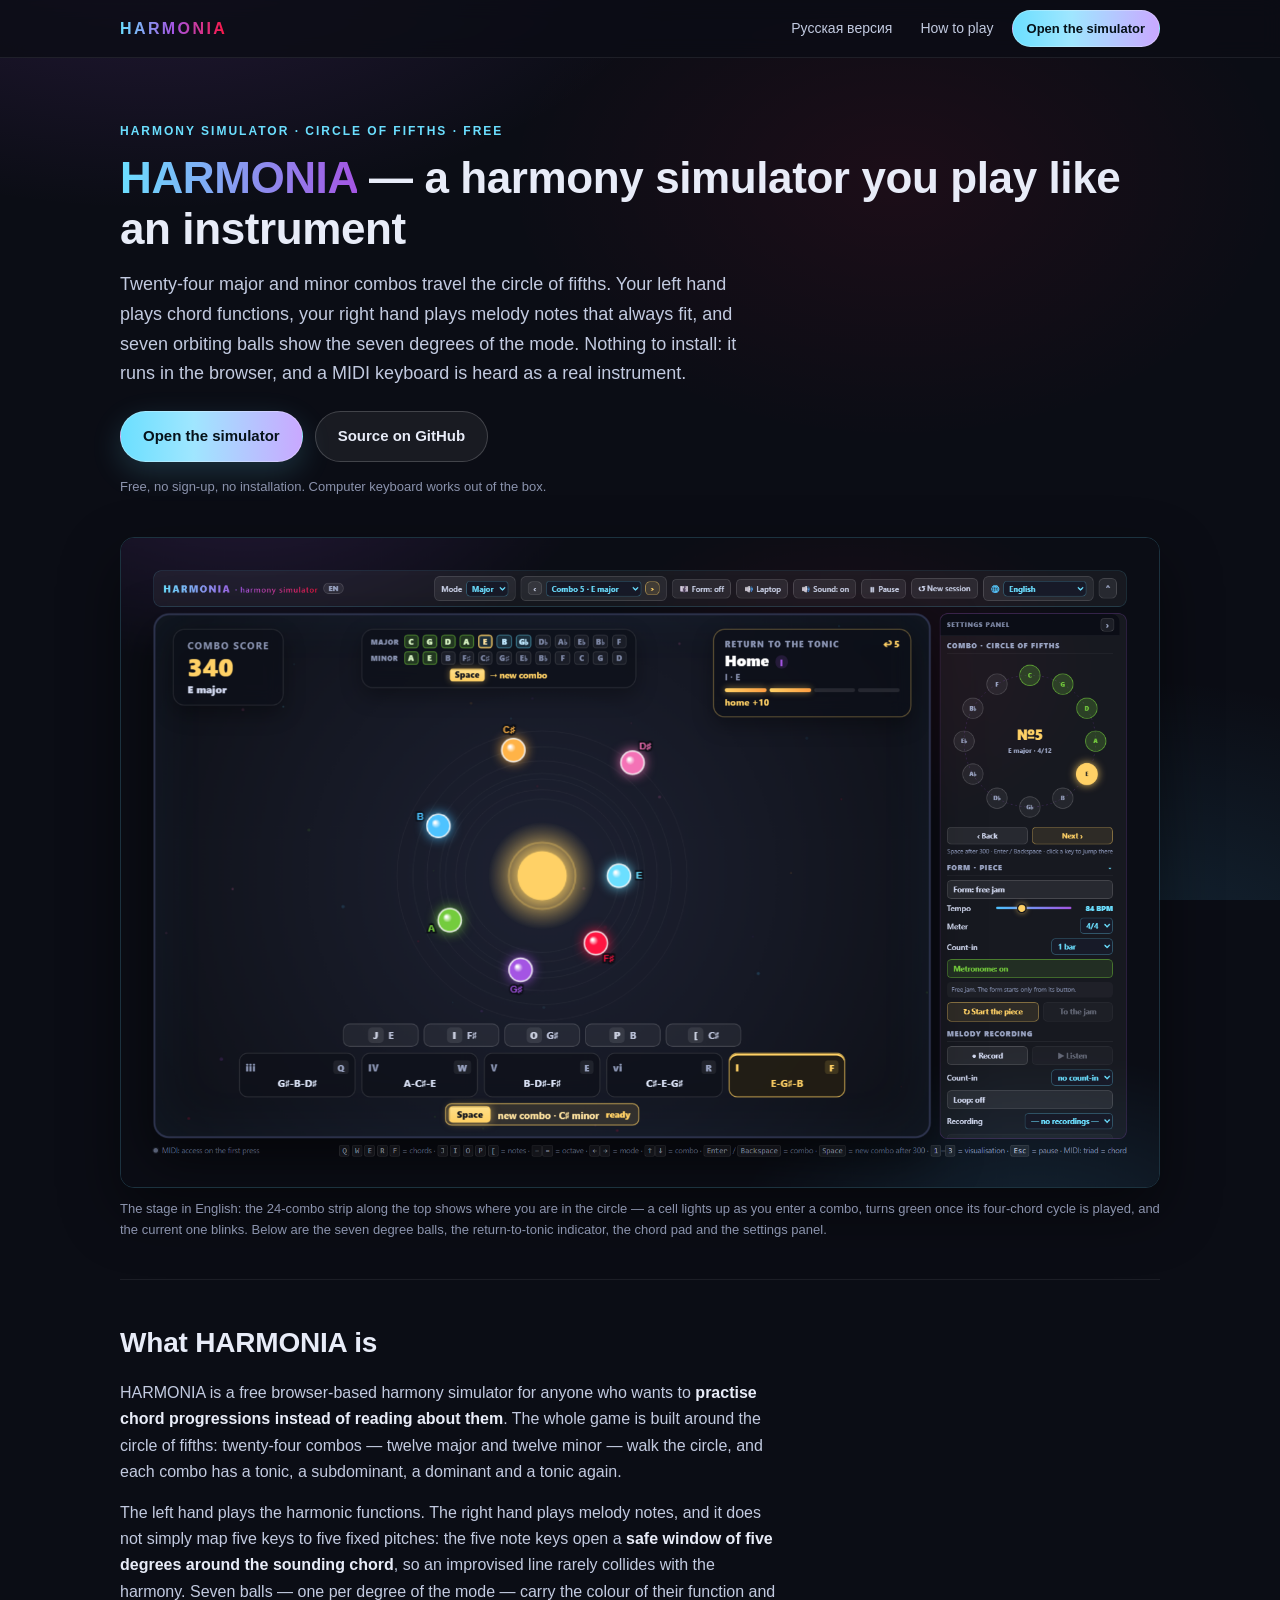
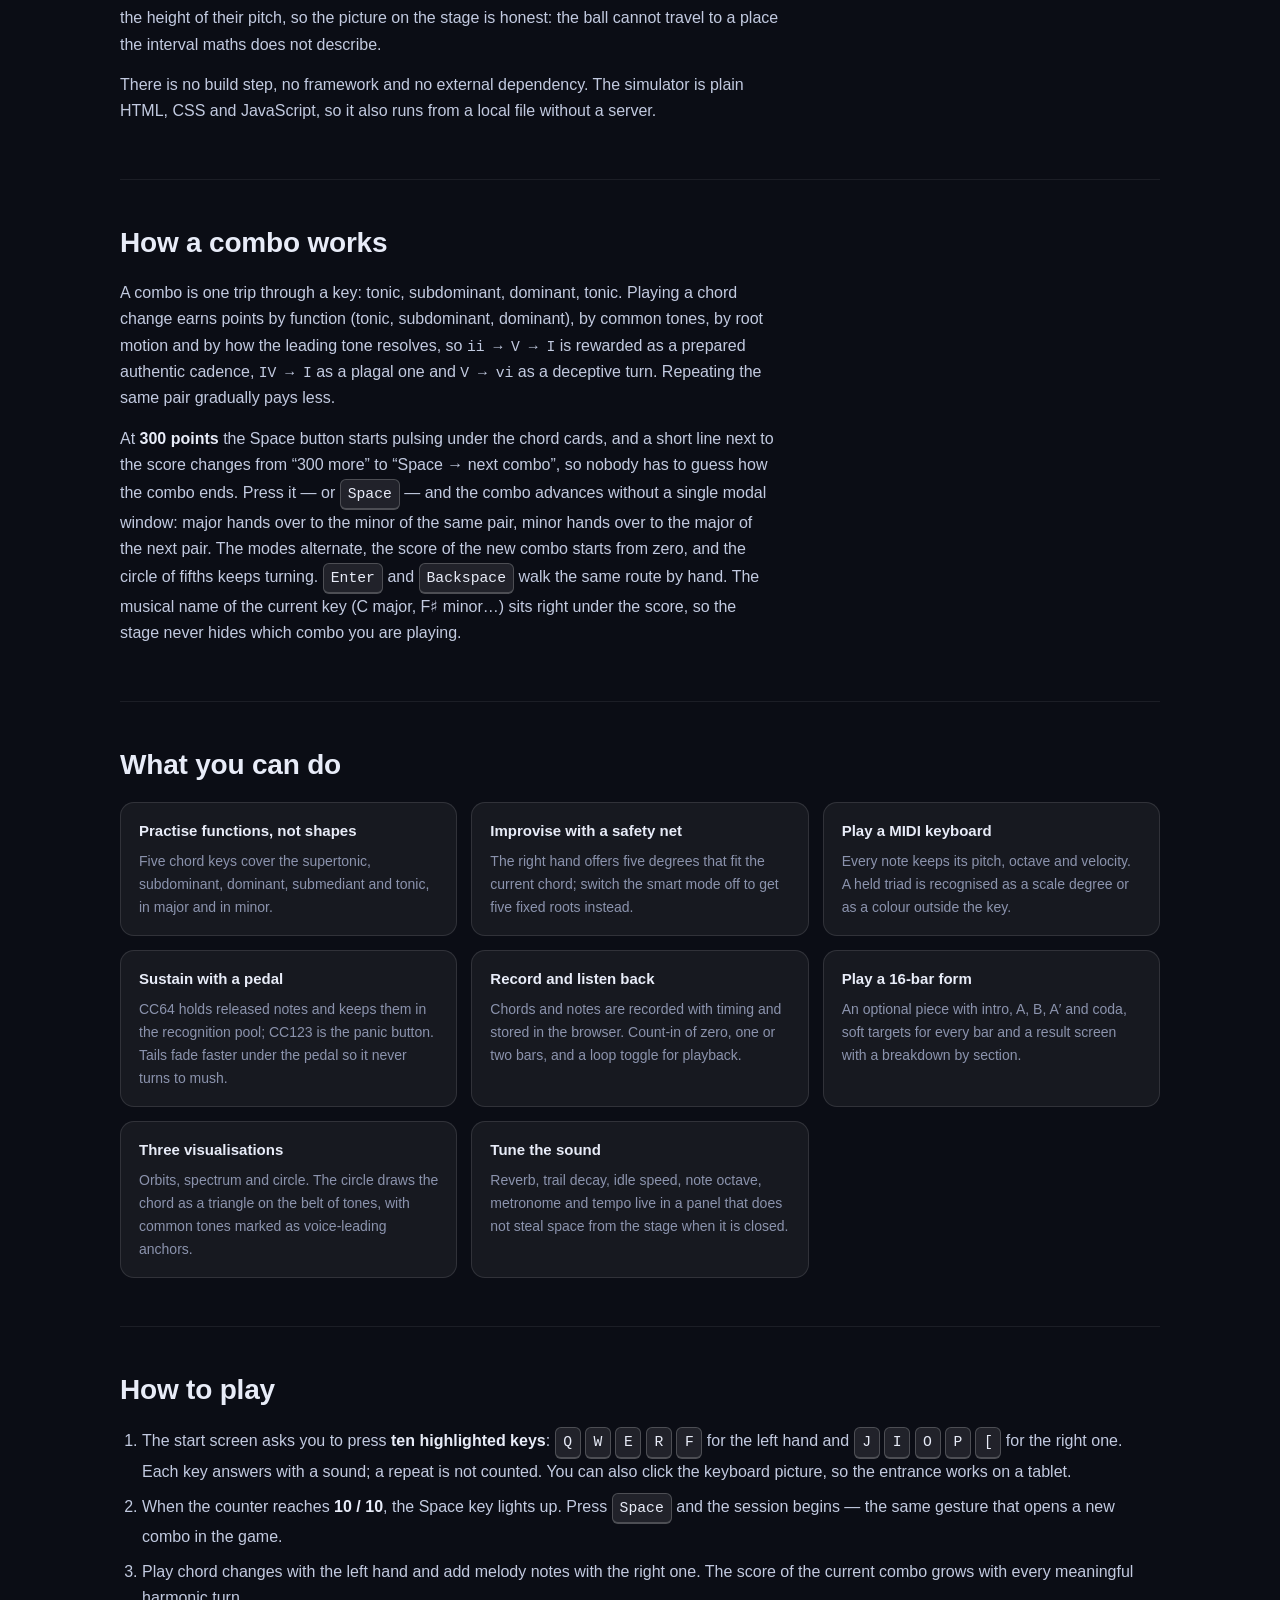
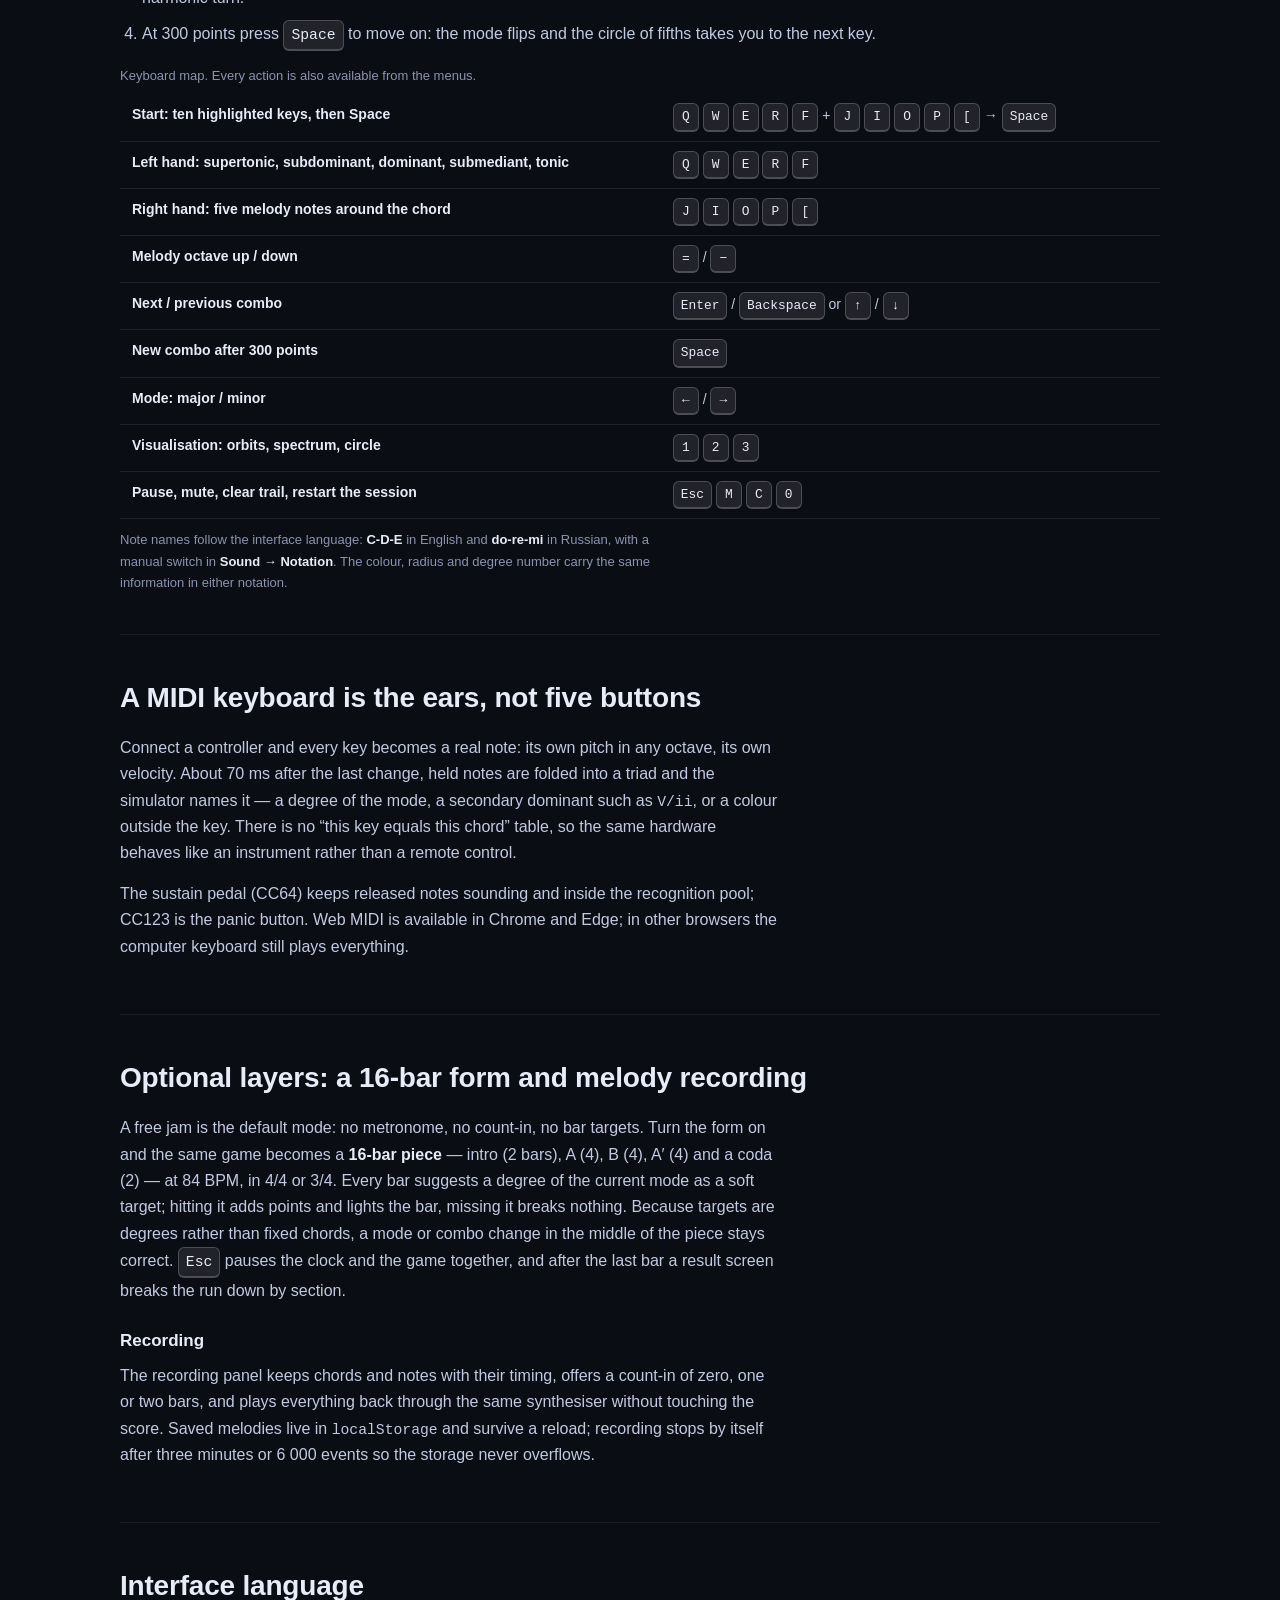
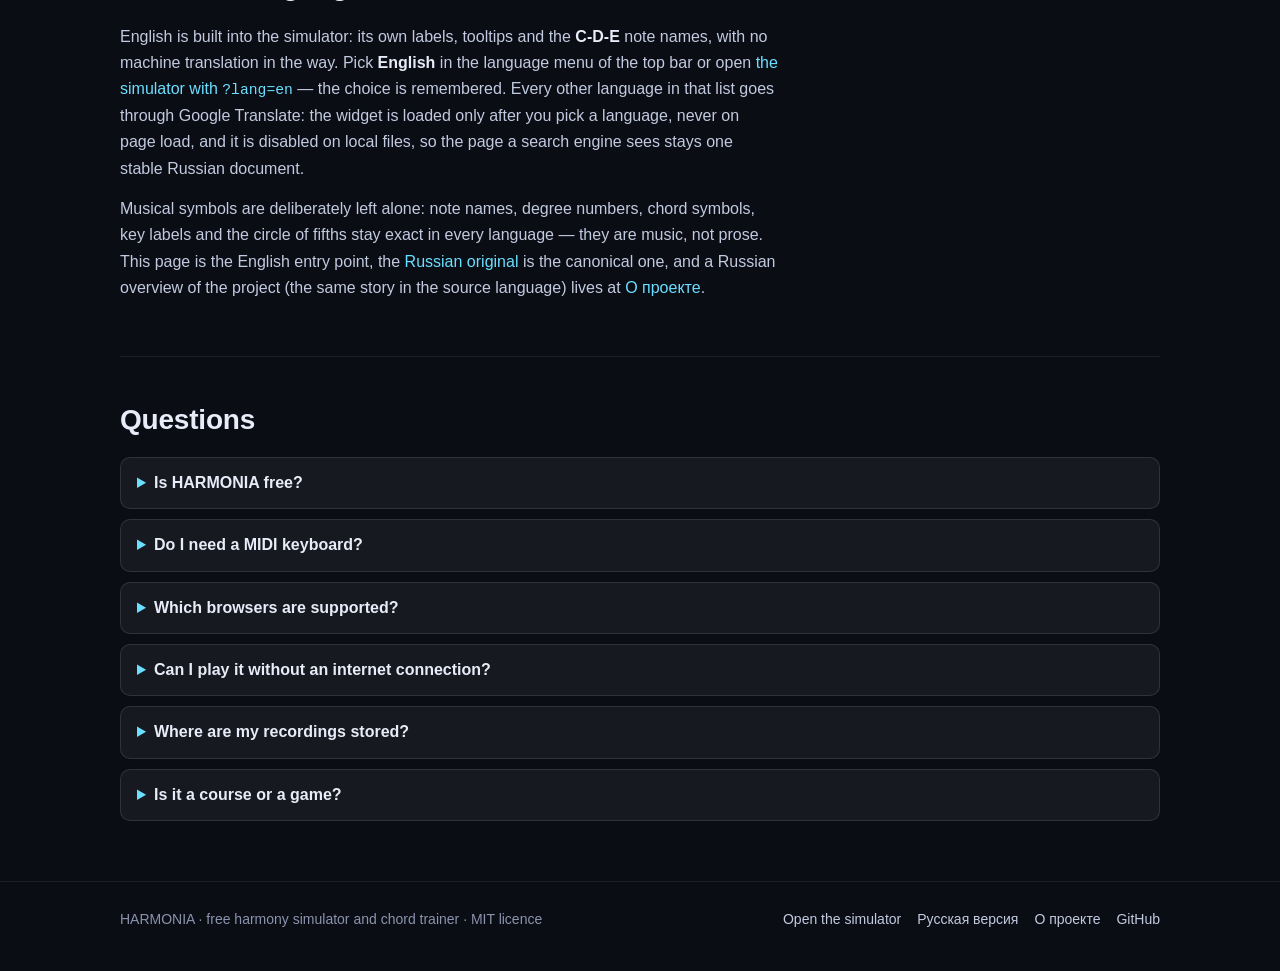
==== en/index.html @ 55a9adb0 "feat(ui): 24-combo progress strip in the HUD, Space hint moved into it The strip sits between the sc" ====
<!DOCTYPE html>
<html lang="en">
<head>
  <meta charset="UTF-8">
  <meta name="viewport" content="width=device-width, initial-scale=1.0">
  <title>HARMONIA — free online harmony simulator and chord trainer</title>
  <meta name="description" content="Practise harmony in the browser: 24 major and minor combos on the circle of fifths, chord functions, smart melody notes, MIDI keyboard support and melody recording. Free, no sign-up.">
  <meta name="keywords" content="harmony simulator, chord trainer, circle of fifths trainer, music theory practice, chord progression game, improvisation practice, MIDI chord trainer, online music trainer">
  <meta name="author" content="godspace">
  <meta name="robots" content="index, follow, max-image-preview:large, max-snippet:-1">
  <meta name="theme-color" content="#0b0d15">
  <meta name="color-scheme" content="dark">

  <link rel="canonical" href="https://godspace.github.io/HARMONIA/en/">
  <link rel="alternate" hreflang="en" href="https://godspace.github.io/HARMONIA/en/">
  <link rel="alternate" hreflang="ru" href="https://godspace.github.io/HARMONIA/">
  <link rel="alternate" hreflang="x-default" href="https://godspace.github.io/HARMONIA/">
  <link rel="icon" type="image/svg+xml" href="../favicon.svg">
  <link rel="sitemap" type="application/xml" title="Sitemap" href="../sitemap.xml">

  <meta property="og:type" content="website">
  <meta property="og:site_name" content="HARMONIA">
  <meta property="og:locale" content="en_US">
  <meta property="og:locale:alternate" content="ru_RU">
  <meta property="og:title" content="HARMONIA — free online harmony simulator and chord trainer">
  <meta property="og:description" content="24 major and minor combos on the circle of fifths, chord functions under the left hand, smart melody notes under the right one, MIDI and melody recording — right in the browser.">
  <meta property="og:url" content="https://godspace.github.io/HARMONIA/en/">
  <meta property="og:image" content="https://godspace.github.io/HARMONIA/docs/screenshot.png">
  <meta property="og:image:type" content="image/png">
  <meta property="og:image:width" content="1600">
  <meta property="og:image:height" content="1000">
  <meta property="og:image:alt" content="HARMONIA — the simulator stage with seven degree balls, chord pad and settings panel">
  <meta name="twitter:card" content="summary_large_image">
  <meta name="twitter:title" content="HARMONIA — free online harmony simulator and chord trainer">
  <meta name="twitter:description" content="24 major and minor combos on the circle of fifths, chord functions, smart melody notes, MIDI and melody recording — free, no sign-up.">
  <meta name="twitter:image" content="https://godspace.github.io/HARMONIA/docs/screenshot.png">
  <meta name="twitter:image:alt" content="HARMONIA — the simulator stage with seven degree balls, chord pad and settings panel">

  <link rel="stylesheet" href="../css/landing.css">
</head>
<body>

  <header class="site-head">
    <div class="wrap">
      <a class="brand" href="./">HARMONIA</a>
      <nav class="head-nav" aria-label="Site">
        <a class="plain" href="../" hreflang="ru" lang="ru">Русская версия</a>
        <a class="plain" href="#how-to-play">How to play</a>
        <a class="cta small" href="../index.html?lang=en">Open the simulator</a>
      </nav>
    </div>
  </header>

  <main class="wrap">

    <section class="hero" style="border-top: 0;">
      <p class="kicker">Harmony simulator · circle of fifths · free</p>
      <h1><span class="accent">HARMONIA</span> — a harmony simulator you play like an instrument</h1>
      <p class="lead">
        Twenty-four major and minor combos travel the circle of fifths. Your left hand plays
        chord functions, your right hand plays melody notes that always fit, and seven orbiting
        balls show the seven degrees of the mode. Nothing to install: it runs in the browser,
        and a MIDI keyboard is heard as a real instrument.
      </p>
      <p class="cta-row">
        <a class="cta" href="../index.html?lang=en">Open the simulator</a>
        <a class="cta ghost" href="https://github.com/godspace/HARMONIA">Source on GitHub</a>
      </p>
      <p class="note">Free, no sign-up, no installation. Computer keyboard works out of the box.</p>

      <figure class="shot">
        <img src="../docs/screenshot-en.png" width="1600" height="1000"
             alt="HARMONIA simulator stage in English: the 24-combo strip with twelve major and twelve minor keys along the top, seven coloured degree balls around a tonic sun, score and return-to-tonic panels, chord pad and settings panel">
        <figcaption>The stage in English: the 24-combo strip along the top shows where you are in the
          circle — a cell lights up as you enter a combo, turns green once its four-chord cycle is
          played, and the current one blinks. Below are the seven degree balls, the
          return-to-tonic indicator, the chord pad and the settings panel.</figcaption>
      </figure>
    </section>

    <section id="what">
      <h2>What HARMONIA is</h2>
      <p>
        HARMONIA is a free browser-based harmony simulator for anyone who wants to <b>practise
        chord progressions instead of reading about them</b>. The whole game is built around the
        circle of fifths: twenty-four combos — twelve major and twelve minor — walk the circle,
        and each combo has a tonic, a subdominant, a dominant and a tonic again.
      </p>
      <p>
        The left hand plays the harmonic functions. The right hand plays melody notes, and it does
        not simply map five keys to five fixed pitches: the five note keys open a <b>safe window of
        five degrees around the sounding chord</b>, so an improvised line rarely collides with the
        harmony. Seven balls — one per degree of the mode — carry the colour of their function and
        the height of their pitch, so the picture on the stage is honest: the ball cannot travel to
        a place the interval maths does not describe.
      </p>
      <p>
        There is no build step, no framework and no external dependency. The simulator is plain
        HTML, CSS and JavaScript, so it also runs from a local file without a server.
      </p>
    </section>

    <section id="combo">
      <h2>How a combo works</h2>
      <p>
        A combo is one trip through a key: tonic, subdominant, dominant, tonic. Playing a chord
        change earns points by function (tonic, subdominant, dominant), by common tones, by root
        motion and by how the leading tone resolves, so <code>ii → V → I</code> is rewarded as a
        prepared authentic cadence, <code>IV → I</code> as a plagal one and <code>V → vi</code> as
        a deceptive turn. Repeating the same pair gradually pays less.
      </p>
      <p>
        At <b>300 points</b> the Space button starts pulsing under the chord cards, and a short line
        next to the score changes from “300 more” to “Space → next combo”, so nobody has to guess
        how the combo ends. Press it — or <kbd>Space</kbd> — and the combo advances without a single
        modal window: major hands over to the minor of the same pair, minor hands over to the major
        of the next pair. The modes alternate, the score of the new combo starts from zero, and the
        circle of fifths keeps turning. <kbd>Enter</kbd> and <kbd>Backspace</kbd> walk the same route
        by hand. The musical name of the current key (C major, F♯ minor…) sits right under the
        score, so the stage never hides which combo you are playing.
      </p>
    </section>

    <section id="features">
      <h2>What you can do</h2>
      <div class="cards">
        <div class="card">
          <h3>Practise functions, not shapes</h3>
          <p>Five chord keys cover the supertonic, subdominant, dominant, submediant and tonic,
            in major and in minor.</p>
        </div>
        <div class="card">
          <h3>Improvise with a safety net</h3>
          <p>The right hand offers five degrees that fit the current chord; switch the smart mode
            off to get five fixed roots instead.</p>
        </div>
        <div class="card">
          <h3>Play a MIDI keyboard</h3>
          <p>Every note keeps its pitch, octave and velocity. A held triad is recognised as a scale
            degree or as a colour outside the key.</p>
        </div>
        <div class="card">
          <h3>Sustain with a pedal</h3>
          <p>CC64 holds released notes and keeps them in the recognition pool; CC123 is the panic
            button. Tails fade faster under the pedal so it never turns to mush.</p>
        </div>
        <div class="card">
          <h3>Record and listen back</h3>
          <p>Chords and notes are recorded with timing and stored in the browser. Count-in of zero,
            one or two bars, and a loop toggle for playback.</p>
        </div>
        <div class="card">
          <h3>Play a 16-bar form</h3>
          <p>An optional piece with intro, A, B, A′ and coda, soft targets for every bar and a
            result screen with a breakdown by section.</p>
        </div>
        <div class="card">
          <h3>Three visualisations</h3>
          <p>Orbits, spectrum and circle. The circle draws the chord as a triangle on the belt of
            tones, with common tones marked as voice-leading anchors.</p>
        </div>
        <div class="card">
          <h3>Tune the sound</h3>
          <p>Reverb, trail decay, idle speed, note octave, metronome and tempo live in a panel that
            does not steal space from the stage when it is closed.</p>
        </div>
      </div>
    </section>

    <section id="how-to-play">
      <h2>How to play</h2>
      <ol>
        <li>The start screen asks you to press <b>ten highlighted keys</b>: <kbd>Q</kbd> <kbd>W</kbd>
          <kbd>E</kbd> <kbd>R</kbd> <kbd>F</kbd> for the left hand and <kbd>J</kbd> <kbd>I</kbd>
          <kbd>O</kbd> <kbd>P</kbd> <kbd>[</kbd> for the right one. Each key answers with a sound;
          a repeat is not counted. You can also click the keyboard picture, so the entrance works
          on a tablet.</li>
        <li>When the counter reaches <b>10 / 10</b>, the Space key lights up. Press <kbd>Space</kbd>
          and the session begins — the same gesture that opens a new combo in the game.</li>
        <li>Play chord changes with the left hand and add melody notes with the right one. The score
          of the current combo grows with every meaningful harmonic turn.</li>
        <li>At 300 points press <kbd>Space</kbd> to move on: the mode flips and the circle of fifths
          takes you to the next key.</li>
      </ol>

      <div class="table-scroll">
        <table class="keys">
          <caption>Keyboard map. Every action is also available from the menus.</caption>
          <tbody>
            <tr><th>Start: ten highlighted keys, then Space</th><td><kbd>Q</kbd> <kbd>W</kbd> <kbd>E</kbd> <kbd>R</kbd> <kbd>F</kbd> + <kbd>J</kbd> <kbd>I</kbd> <kbd>O</kbd> <kbd>P</kbd> <kbd>[</kbd> → <kbd>Space</kbd></td></tr>
            <tr><th>Left hand: supertonic, subdominant, dominant, submediant, tonic</th><td><kbd>Q</kbd> <kbd>W</kbd> <kbd>E</kbd> <kbd>R</kbd> <kbd>F</kbd></td></tr>
            <tr><th>Right hand: five melody notes around the chord</th><td><kbd>J</kbd> <kbd>I</kbd> <kbd>O</kbd> <kbd>P</kbd> <kbd>[</kbd></td></tr>
            <tr><th>Melody octave up / down</th><td><kbd>=</kbd> / <kbd>−</kbd></td></tr>
            <tr><th>Next / previous combo</th><td><kbd>Enter</kbd> / <kbd>Backspace</kbd> or <kbd>↑</kbd> / <kbd>↓</kbd></td></tr>
            <tr><th>New combo after 300 points</th><td><kbd>Space</kbd></td></tr>
            <tr><th>Mode: major / minor</th><td><kbd>←</kbd> / <kbd>→</kbd></td></tr>
            <tr><th>Visualisation: orbits, spectrum, circle</th><td><kbd>1</kbd> <kbd>2</kbd> <kbd>3</kbd></td></tr>
            <tr><th>Pause, mute, clear trail, restart the session</th><td><kbd>Esc</kbd> <kbd>M</kbd> <kbd>C</kbd> <kbd>0</kbd></td></tr>
          </tbody>
        </table>
      </div>
      <p class="note">Note names follow the interface language: <b>C-D-E</b> in English and
        <b>do-re-mi</b> in Russian, with a manual switch in <b>Sound → Notation</b>. The colour,
        radius and degree number carry the same information in either notation.</p>
    </section>

    <section id="midi">
      <h2>A MIDI keyboard is the ears, not five buttons</h2>
      <p>
        Connect a controller and every key becomes a real note: its own pitch in any octave, its own
        velocity. About 70 ms after the last change, held notes are folded into a triad and the
        simulator names it — a degree of the mode, a secondary dominant such as <code>V/ii</code>,
        or a colour outside the key. There is no “this key equals this chord” table, so the same
        hardware behaves like an instrument rather than a remote control.
      </p>
      <p>
        The sustain pedal (CC64) keeps released notes sounding and inside the recognition pool;
        CC123 is the panic button. Web MIDI is available in Chrome and Edge; in other browsers the
        computer keyboard still plays everything.
      </p>
    </section>

    <section id="form">
      <h2>Optional layers: a 16-bar form and melody recording</h2>
      <p>
        A free jam is the default mode: no metronome, no count-in, no bar targets. Turn the form on
        and the same game becomes a <b>16-bar piece</b> — intro (2 bars), A (4), B (4), A′ (4) and a
        coda (2) — at 84 BPM, in 4/4 or 3/4. Every bar suggests a degree of the current mode as a
        soft target; hitting it adds points and lights the bar, missing it breaks nothing. Because
        targets are degrees rather than fixed chords, a mode or combo change in the middle of the
        piece stays correct. <kbd>Esc</kbd> pauses the clock and the game together, and after the
        last bar a result screen breaks the run down by section.
      </p>
      <h3>Recording</h3>
      <p>
        The recording panel keeps chords and notes with their timing, offers a count-in of zero, one
        or two bars, and plays everything back through the same synthesiser without touching the
        score. Saved melodies live in <code>localStorage</code> and survive a reload; recording stops
        by itself after three minutes or 6 000 events so the storage never overflows.
      </p>
    </section>

    <section id="languages">
      <h2>Interface language</h2>
      <p>
        English is built into the simulator: its own labels, tooltips and the <b>C-D-E</b> note names,
        with no machine translation in the way. Pick <b>English</b> in the language menu of the top bar
        or open <a href="../index.html?lang=en">the simulator with <code>?lang=en</code></a> — the choice
        is remembered. Every other language in that list goes through Google Translate: the widget is
        loaded only after you pick a language, never on page load, and it is disabled on local files,
        so the page a search engine sees stays one stable Russian document.
      </p>
      <p>
        Musical symbols are deliberately left alone: note names, degree numbers, chord symbols, key
        labels and the circle of fifths stay exact in every language — they are music, not prose. This
        page is the English entry point, the <a href="../">Russian original</a> is the canonical one,
        and a Russian overview of the project (the same story in the source language) lives at
        <a href="../ru/" hreflang="ru" lang="ru">О проекте</a>.
      </p>
    </section>

    <section id="faq" class="faq">
      <h2>Questions</h2>
      <details>
        <summary>Is HARMONIA free?</summary>
        <p>Yes. It is a free browser game with no sign-up, no installation and no paywall. The source
          code is on GitHub under the MIT licence.</p>
      </details>
      <details>
        <summary>Do I need a MIDI keyboard?</summary>
        <p>No. The computer keyboard plays everything: Q W E R F for the left-hand chords and
          J I O P [ for the right-hand notes. A MIDI keyboard is optional, but it is heard as a real
          instrument — every note keeps its own pitch, velocity and octave.</p>
      </details>
      <details>
        <summary>Which browsers are supported?</summary>
        <p>Any modern browser with Canvas 2D and Web Audio: Chrome, Edge, Firefox or Safari. Web MIDI
          input works in Chrome and Edge; without MIDI the computer keyboard still plays the whole
          game.</p>
      </details>
      <details>
        <summary>Can I play it without an internet connection?</summary>
        <p>Yes. The simulator is plain HTML, CSS and JavaScript with no dependencies, so it works from
          a local file on your own computer. Only the optional interface translation needs a network
          connection.</p>
      </details>
      <details>
        <summary>Where are my recordings stored?</summary>
        <p>In your browser. Saved melodies live in localStorage and never leave your device. The only
          outside requests are the optional Google Translate widget and anonymous Yandex Metrika
          visit statistics.</p>
      </details>
      <details>
        <summary>Is it a course or a game?</summary>
        <p>Closer to a trainer you can play. There are no lessons to read: the point system rewards
          functional harmony, so the habits that produce cadences are the ones that produce points.</p>
      </details>
    </section>

  </main>

  <footer class="site-foot">
    <div class="wrap">
      <p style="margin: 0;">HARMONIA · free harmony simulator and chord trainer · MIT licence</p>
      <nav aria-label="Footer">
        <a href="../index.html?lang=en">Open the simulator</a>
        <a href="../" hreflang="ru" lang="ru">Русская версия</a>
        <a href="../ru/" hreflang="ru" lang="ru">О проекте</a>
        <a href="https://github.com/godspace/HARMONIA">GitHub</a>
      </nav>
    </div>
  </footer>

  <!-- Разметка для поиска: то же приложение, но англоязычный узел. FAQPage
       повторяет видимые вопросы дословно — иначе Google считает разметку
       несоответствующей странице. isBasedOn указывает на русский оригинал. -->
  <script type="application/ld+json">
  {
    "@context": "https://schema.org",
    "@graph": [
      {
        "@type": "WebApplication",
        "@id": "https://godspace.github.io/HARMONIA/en/#app",
        "name": "HARMONIA",
        "url": "https://godspace.github.io/HARMONIA/en/",
        "description": "Free browser harmony simulator: 24 major and minor combos on the circle of fifths, chord functions, smart melody notes, MIDI keyboard support and melody recording.",
        "applicationCategory": "MusicApplication",
        "operatingSystem": "Any",
        "browserRequirements": "Requires JavaScript and Web Audio; Web MIDI input needs Chrome or Edge",
        "inLanguage": "en",
        "isAccessibleForFree": true,
        "offers": { "@type": "Offer", "price": "0", "priceCurrency": "USD" },
        "license": "https://opensource.org/licenses/MIT",
        "screenshot": "https://godspace.github.io/HARMONIA/docs/screenshot.png",
        "isBasedOn": "https://godspace.github.io/HARMONIA/",
        "sameAs": "https://github.com/godspace/HARMONIA"
      },
      {
        "@type": "FAQPage",
        "@id": "https://godspace.github.io/HARMONIA/en/#faq",
        "inLanguage": "en",
        "mainEntity": [
          {
            "@type": "Question",
            "name": "Is HARMONIA free?",
            "acceptedAnswer": { "@type": "Answer", "text": "Yes. It is a free browser game with no sign-up, no installation and no paywall. The source code is on GitHub under the MIT licence." }
          },
          {
            "@type": "Question",
            "name": "Do I need a MIDI keyboard?",
            "acceptedAnswer": { "@type": "Answer", "text": "No. The computer keyboard plays everything: Q W E R F for the left-hand chords and J I O P [ for the right-hand notes. A MIDI keyboard is optional, but it is heard as a real instrument — every note keeps its own pitch, velocity and octave." }
          },
          {
            "@type": "Question",
            "name": "Which browsers are supported?",
            "acceptedAnswer": { "@type": "Answer", "text": "Any modern browser with Canvas 2D and Web Audio: Chrome, Edge, Firefox or Safari. Web MIDI input works in Chrome and Edge; without MIDI the computer keyboard still plays the whole game." }
          },
          {
            "@type": "Question",
            "name": "Can I play it without an internet connection?",
            "acceptedAnswer": { "@type": "Answer", "text": "Yes. The simulator is plain HTML, CSS and JavaScript with no dependencies, so it works from a local file on your own computer. Only the optional interface translation needs a network connection." }
          },
          {
            "@type": "Question",
            "name": "Where are my recordings stored?",
            "acceptedAnswer": { "@type": "Answer", "text": "In your browser. Saved melodies live in localStorage and never leave your device. The only outside requests are the optional Google Translate widget and anonymous Yandex Metrika visit statistics." }
          },
          {
            "@type": "Question",
            "name": "Is it a course or a game?",
            "acceptedAnswer": { "@type": "Answer", "text": "Closer to a trainer you can play. There are no lessons to read: the point system rewards functional harmony, so the habits that produce cadences are the ones that produce points." }
          }
        ]
      }
    ]
  }
  </script>
</body>
</html>
---- css/landing.css ----
/* HARMONIA · landing — статичная страница en/index.html.
   Отдельный файл, а не base.css: у игры body с overflow: hidden и flex-центровкой,
   а лендингу нужен обычный скролл и читаемый текстовый столбец. Палитра та же,
   чтобы переход «лендинг → симулятор» не выглядел как другой сайт. */

:root {
  --bg: #0b0d15;
  --ink: #e8ecf8;
  --ink-soft: #c2cae0;
  --ink-mute: #8b93ad;
  --cyan: #6bdfff;
  --violet: #a455e3;
  --red: #ff1541;
  --gold: #ffcf5c;
  --card: rgba(255, 255, 255, 0.05);
  --line: rgba(107, 223, 255, 0.18);
  --radius: 14px;
}

* { box-sizing: border-box; }

html { scroll-behavior: smooth; }

body {
  margin: 0;
  min-height: 100%;
  background-color: var(--bg);
  background-image:
    radial-gradient(900px 500px at 12% -10%, rgba(164, 85, 227, 0.18), transparent 60%),
    radial-gradient(800px 520px at 88% 110%, rgba(78, 195, 255, 0.14), transparent 60%),
    radial-gradient(600px 400px at 70% 20%, rgba(255, 21, 65, 0.07), transparent 65%);
  background-attachment: fixed;
  color: var(--ink);
  font-family: -apple-system, BlinkMacSystemFont, "Segoe UI", Roboto, sans-serif;
  font-size: 16px;
  line-height: 1.65;
  -webkit-font-smoothing: antialiased;
}

.wrap { width: min(1040px, calc(100% - 40px)); margin: 0 auto; }

a { color: var(--cyan); text-decoration: none; }
a:hover { text-decoration: underline; }
a:focus-visible, summary:focus-visible {
  outline: 2px solid var(--cyan);
  outline-offset: 3px;
  border-radius: 6px;
}

/* ===== шапка ===== */
.site-head {
  position: sticky; top: 0; z-index: 5;
  background: rgba(11, 13, 21, 0.82);
  border-bottom: 1px solid rgba(255, 255, 255, 0.08);
  backdrop-filter: blur(10px);
}
.site-head .wrap {
  display: flex; align-items: center; justify-content: space-between;
  gap: 14px; flex-wrap: wrap; padding: 10px 0;
}
.brand {
  font-size: 16px; font-weight: 800; letter-spacing: 2.4px;
  background: linear-gradient(90deg, var(--cyan), var(--violet), var(--red));
  -webkit-background-clip: text; background-clip: text; -webkit-text-fill-color: transparent;
}
.brand:hover { text-decoration: none; }
.head-nav { display: flex; align-items: center; gap: 8px; flex-wrap: wrap; font-size: 14px; }
.head-nav a.plain { color: var(--ink-soft); padding: 6px 10px; border-radius: 8px; }
.head-nav a.plain:hover { color: var(--ink); background: rgba(255, 255, 255, 0.07); text-decoration: none; }

/* ===== кнопки ===== */
.cta {
  display: inline-flex; align-items: center; gap: 8px;
  padding: 12px 22px; border-radius: 999px;
  font-size: 15px; font-weight: 700; color: #06121a;
  background: linear-gradient(90deg, var(--cyan), #9fe6ff 40%, #c9a8ff);
  border: 1px solid rgba(255, 255, 255, 0.28);
  box-shadow: 0 10px 30px rgba(107, 223, 255, 0.18);
  transition: transform 0.14s ease, box-shadow 0.14s ease, filter 0.14s ease;
}
.cta:hover { transform: translateY(-1px); filter: brightness(1.06); text-decoration: none; }
.cta:active { transform: translateY(0) scale(0.985); }
.cta.small { padding: 7px 14px; font-size: 13px; box-shadow: none; }
.cta.ghost {
  background: rgba(255, 255, 255, 0.06); color: var(--ink);
  border: 1px solid rgba(255, 255, 255, 0.18); box-shadow: none;
}

/* ===== герой ===== */
.hero { padding: clamp(28px, 6vw, 64px) 0 clamp(20px, 4vw, 38px); }
.hero .kicker {
  margin: 0 0 10px; font-size: 12px; letter-spacing: 2px; text-transform: uppercase;
  color: var(--cyan); font-weight: 700;
}
.hero h1 {
  margin: 0 0 16px; font-size: clamp(27px, 4.4vw, 44px); line-height: 1.16;
  letter-spacing: -0.4px;
}
.hero h1 .accent {
  background: linear-gradient(90deg, var(--cyan), var(--violet));
  -webkit-background-clip: text; background-clip: text; -webkit-text-fill-color: transparent;
}
.lead { margin: 0 0 22px; font-size: clamp(15px, 1.9vw, 18px); color: var(--ink-soft); max-width: 62ch; }
.cta-row { display: flex; align-items: center; gap: 12px; flex-wrap: wrap; margin: 0 0 14px; }
.note { margin: 0; font-size: 13px; color: var(--ink-mute); }

figure.shot { margin: clamp(22px, 4vw, 40px) 0 0; }
figure.shot img {
  display: block; width: 100%; height: auto;
  border-radius: var(--radius);
  border: 1px solid var(--line);
  box-shadow: 0 24px 60px rgba(0, 0, 0, 0.45);
}
figure.shot figcaption { margin-top: 10px; font-size: 13px; color: var(--ink-mute); }

/* ===== секции ===== */
section { padding: clamp(22px, 4vw, 40px) 0; border-top: 1px solid rgba(255, 255, 255, 0.07); }
section h2 { margin: 0 0 14px; font-size: clamp(21px, 2.8vw, 28px); letter-spacing: -0.2px; }
section h3 { margin: 22px 0 8px; font-size: 17px; color: var(--ink); }
section p { margin: 0 0 14px; color: var(--ink-soft); max-width: 74ch; }
section ul, section ol { margin: 0 0 14px; padding-left: 22px; color: var(--ink-soft); }
section li { margin: 0 0 8px; }
section li b, section p b { color: var(--ink); }
code, kbd {
  font-family: ui-monospace, SFMono-Regular, Consolas, "Liberation Mono", monospace;
  font-size: 0.92em;
}
kbd {
  display: inline-block; min-width: 26px; text-align: center;
  padding: 2px 7px; border-radius: 6px;
  color: var(--ink); background: rgba(255, 255, 255, 0.09);
  border: 1px solid rgba(255, 255, 255, 0.2);
  border-bottom-width: 2px;
}

/* ===== карточки ===== */
.cards { display: grid; grid-template-columns: repeat(auto-fit, minmax(260px, 1fr)); gap: 14px; margin: 0 0 8px; }
.card {
  padding: 16px 18px; border-radius: var(--radius);
  background: var(--card); border: 1px solid rgba(255, 255, 255, 0.11);
}
.card h3 { margin: 0 0 6px; font-size: 15px; color: var(--ink); }
.card p { margin: 0; font-size: 14px; color: var(--ink-mute); max-width: none; }

/* ===== таблица клавиш ===== */
.table-scroll { overflow-x: auto; }
.keys { width: 100%; border-collapse: collapse; margin: 0 0 10px; font-size: 14px; }
.keys caption { text-align: left; font-size: 13px; color: var(--ink-mute); padding: 0 0 8px; }
.keys th, .keys td {
  text-align: left; padding: 9px 12px;
  border-bottom: 1px solid rgba(255, 255, 255, 0.09); vertical-align: top;
}
.keys th { color: var(--ink); font-weight: 600; width: 52%; }
.keys td { color: var(--ink-soft); }

/* ===== FAQ ===== */
.faq details {
  padding: 12px 16px; margin: 0 0 10px;
  background: var(--card); border: 1px solid rgba(255, 255, 255, 0.11);
  border-radius: 10px;
}
.faq summary { cursor: pointer; font-weight: 600; color: var(--ink); }
.faq summary::marker { color: var(--cyan); }
.faq details p { margin: 10px 0 0; font-size: 15px; }

/* ===== подвал ===== */
.site-foot {
  padding: 26px 0 40px; margin-top: 10px;
  border-top: 1px solid rgba(255, 255, 255, 0.08);
  font-size: 14px; color: var(--ink-mute);
}
.site-foot .wrap { display: flex; align-items: center; justify-content: space-between; gap: 14px; flex-wrap: wrap; }
.site-foot nav { display: flex; gap: 16px; flex-wrap: wrap; }
.site-foot a { color: var(--ink-soft); }
.site-foot a:hover { color: var(--cyan); }

@media (max-width: 620px) {
  body { font-size: 15px; }
  .wrap { width: calc(100% - 28px); }
  .head-nav a.plain { padding: 6px; }
  .keys th, .keys td { padding: 8px 6px; }
}
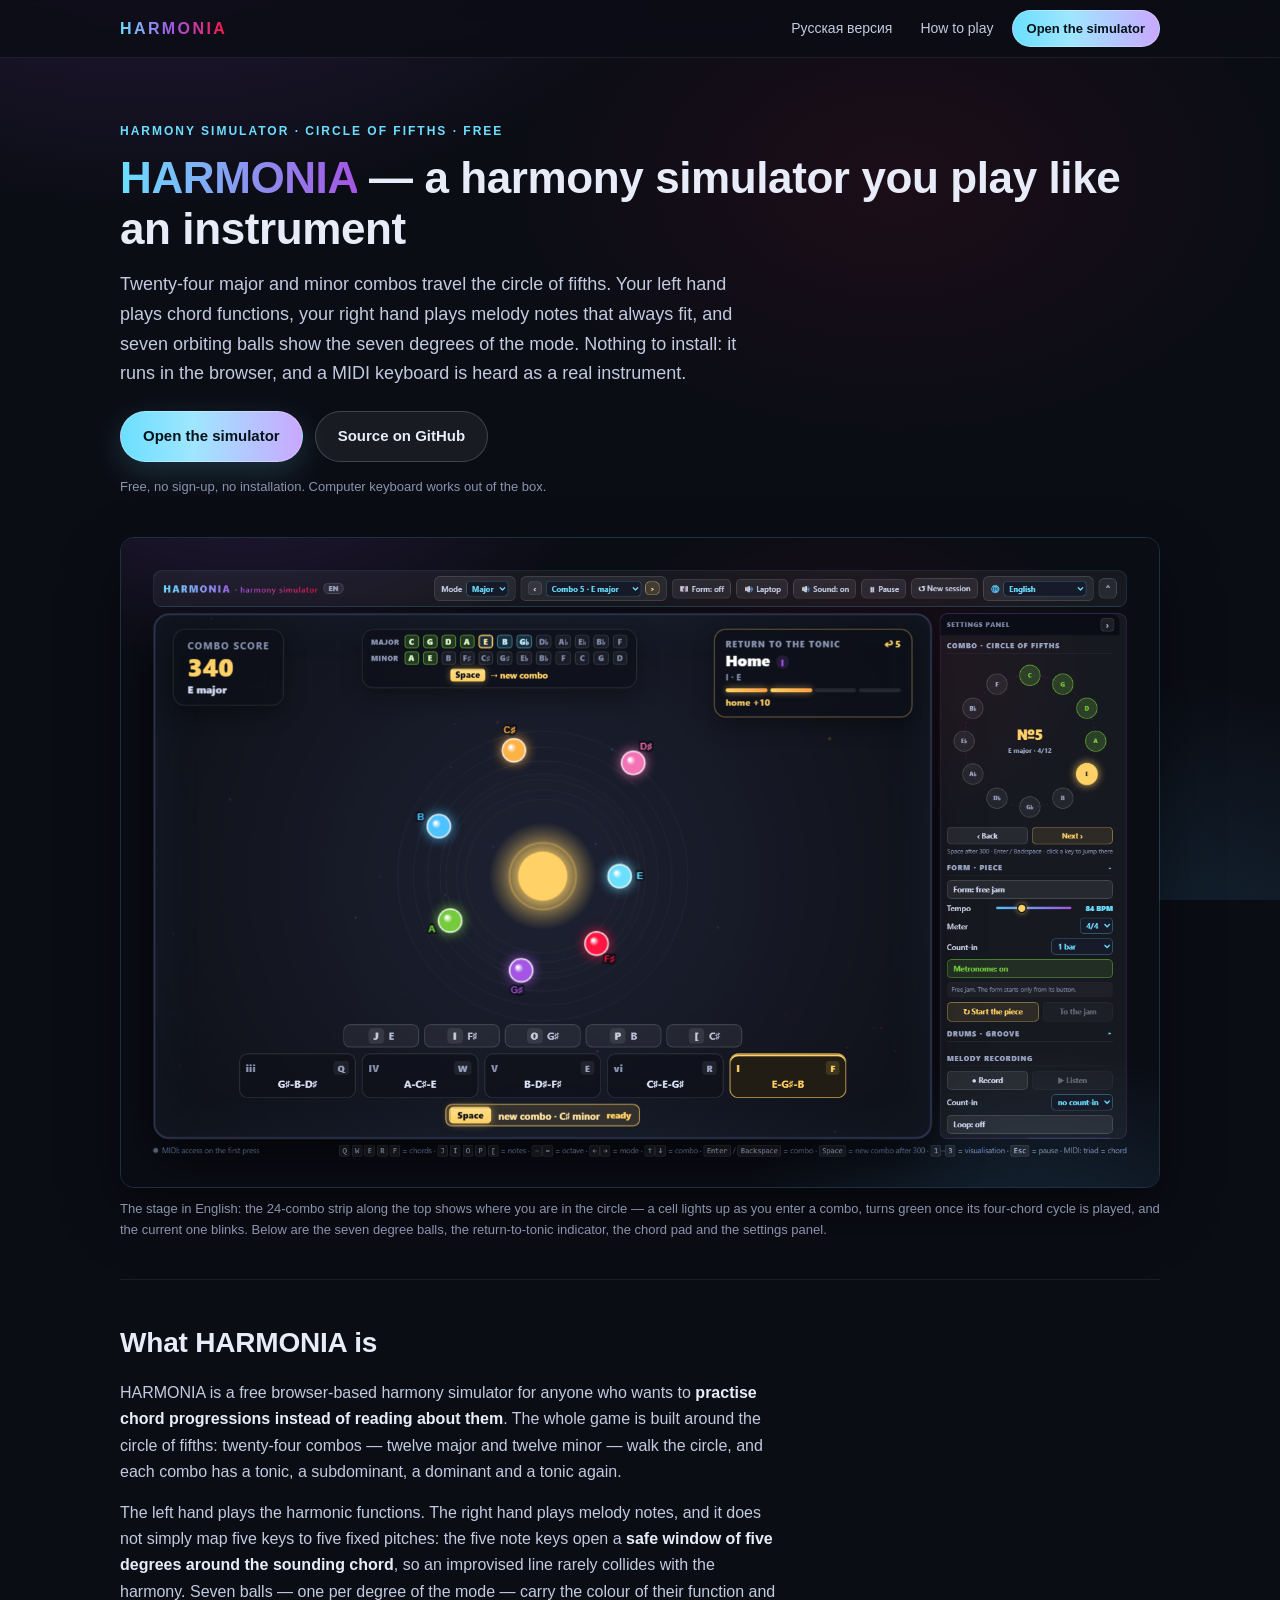
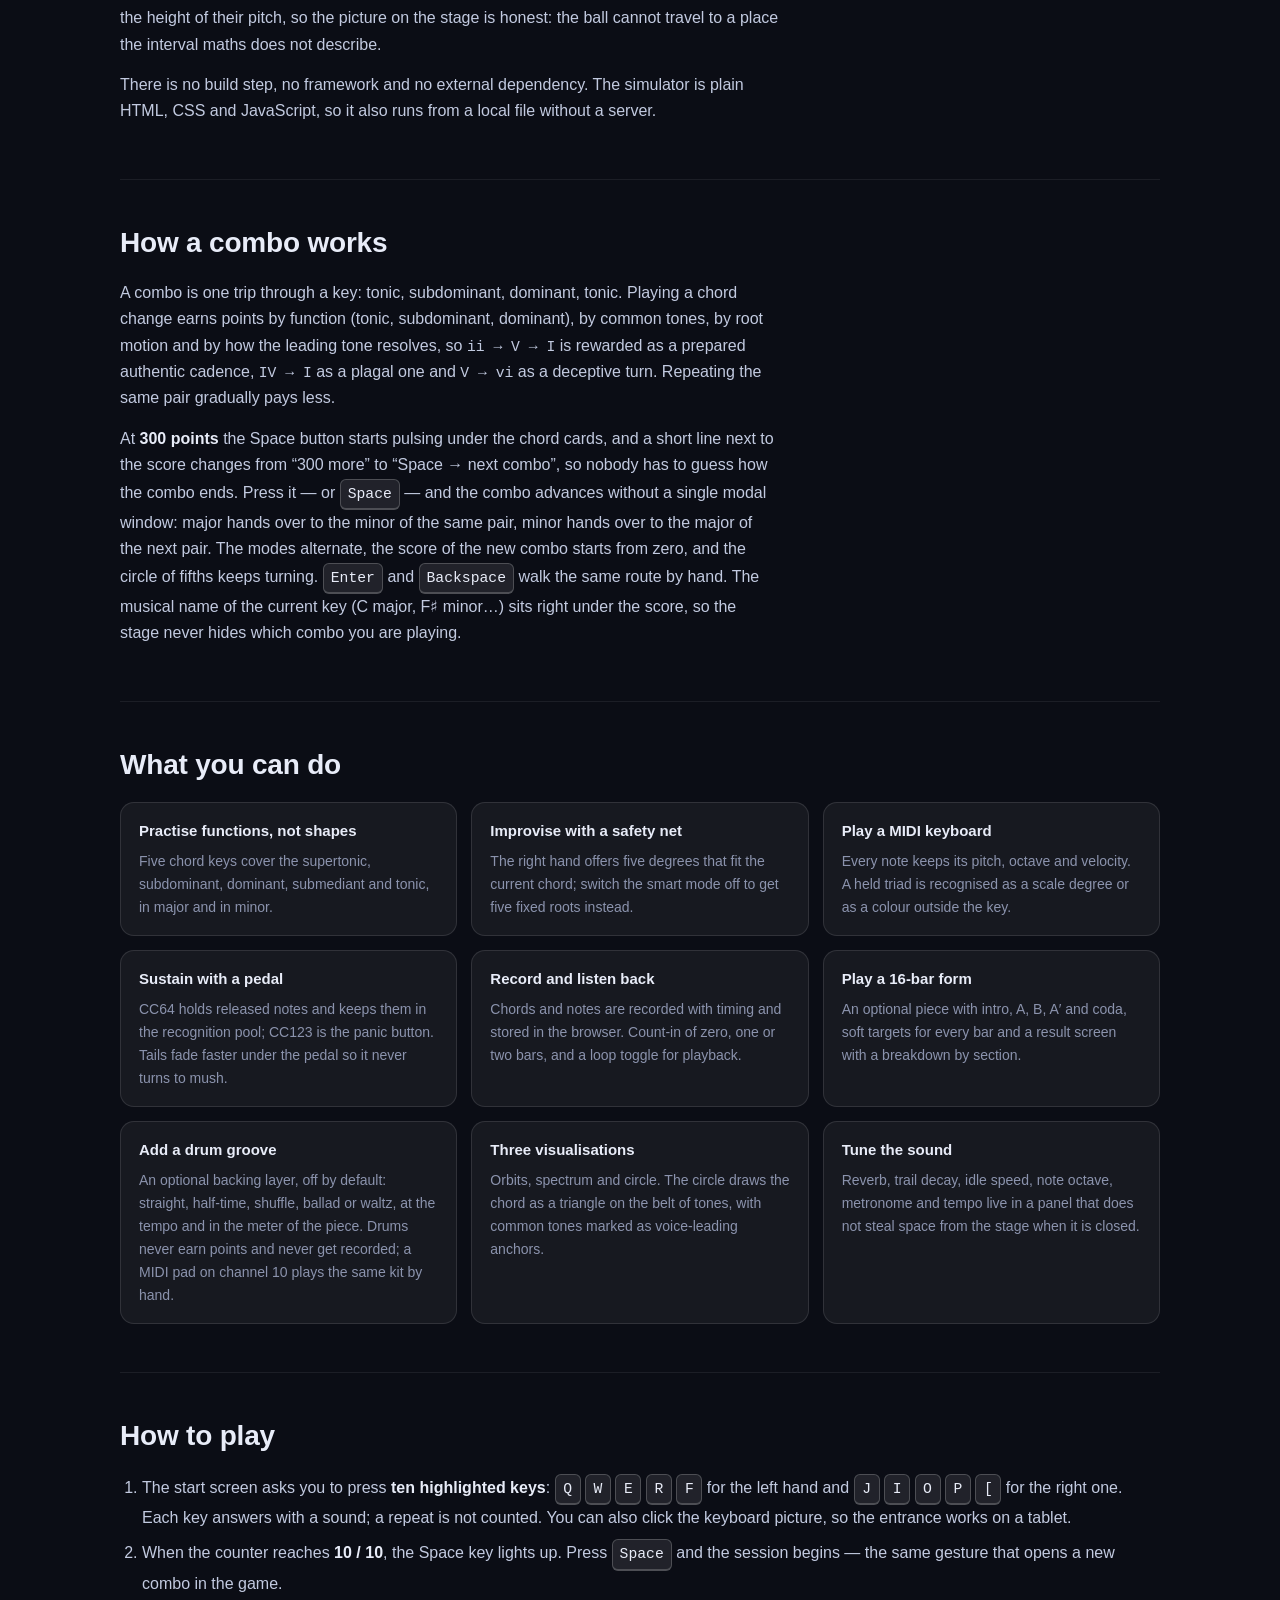
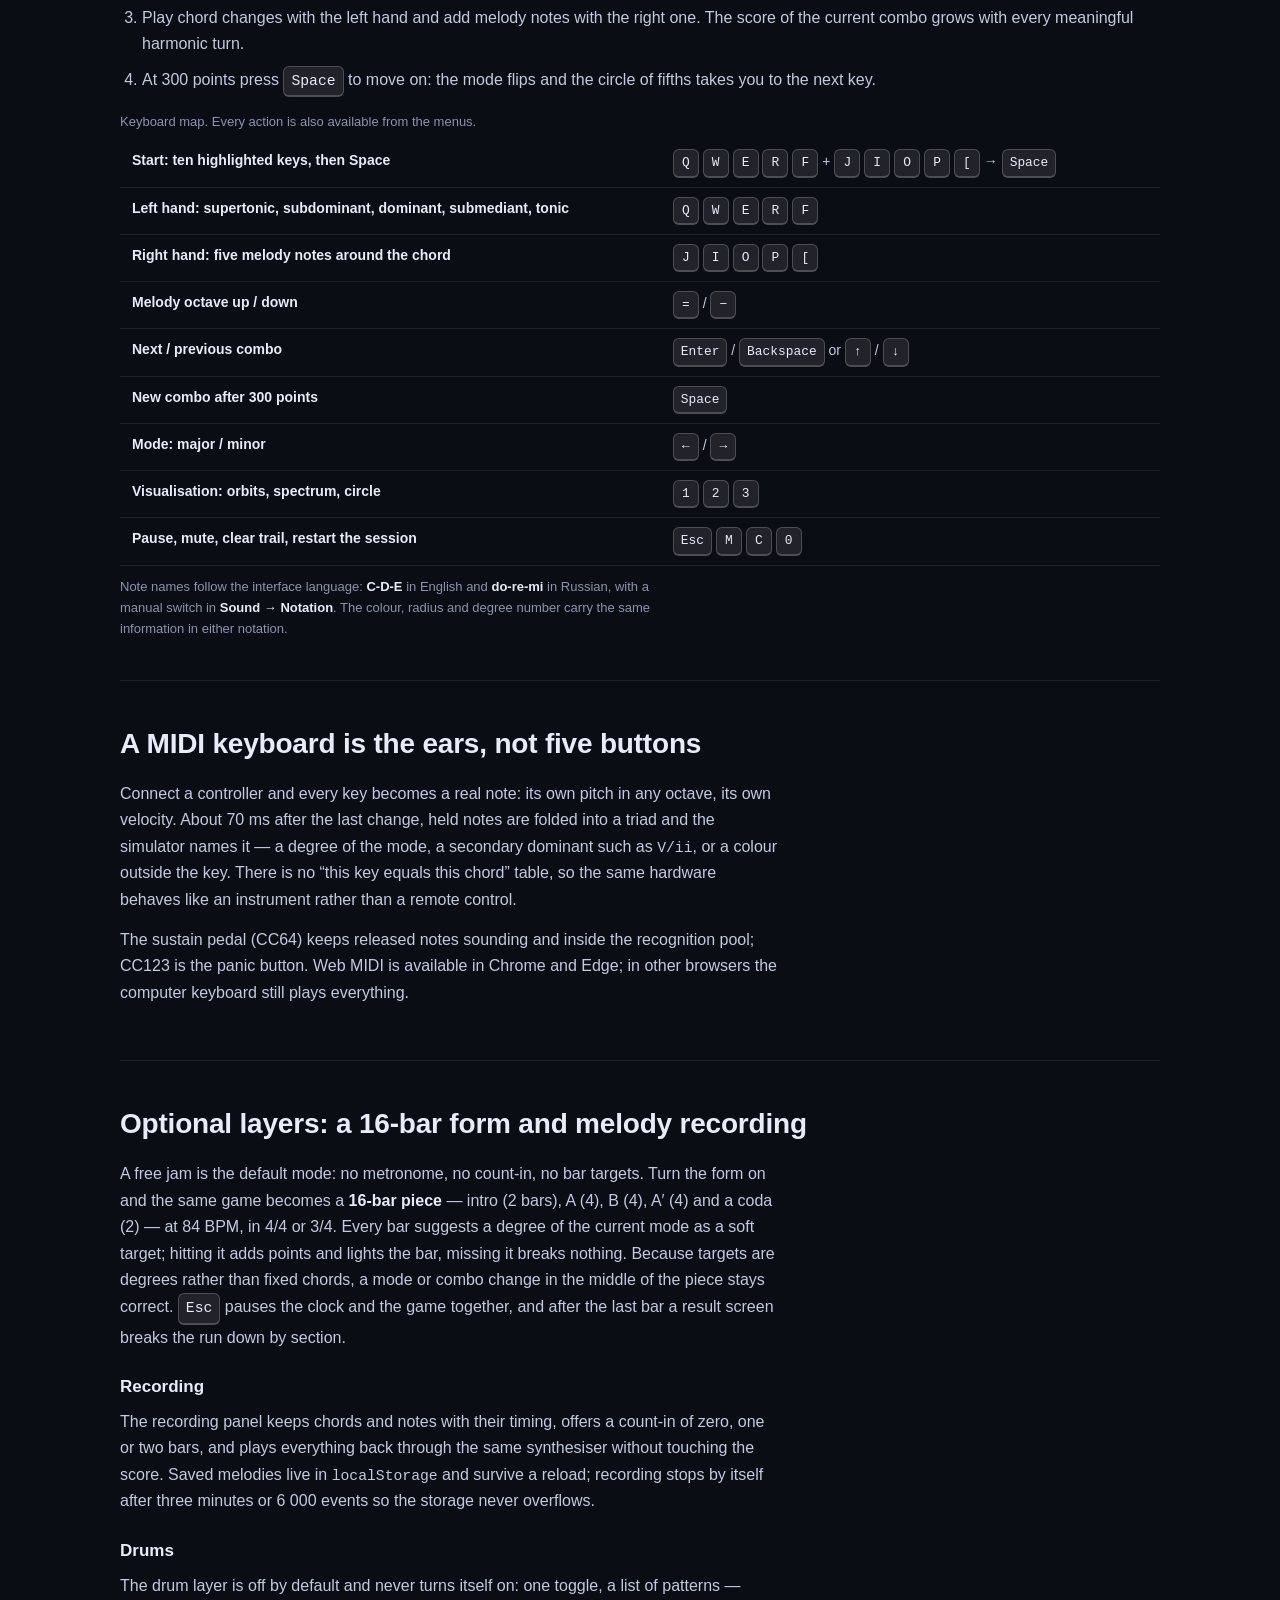
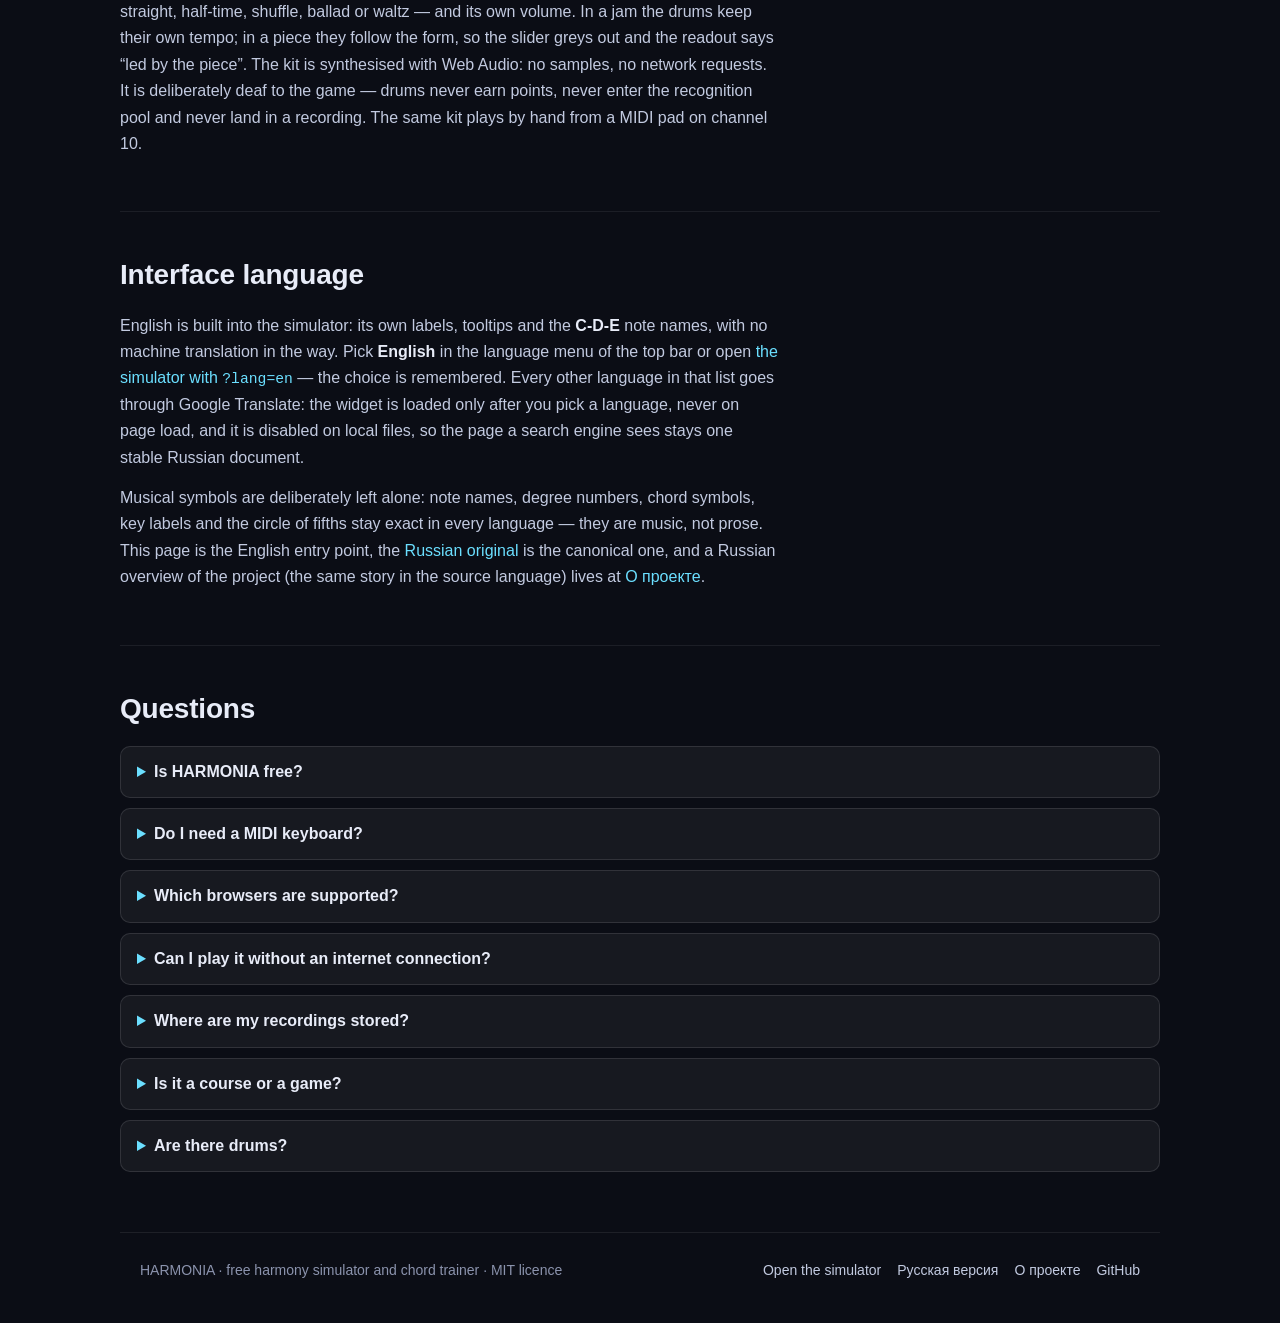
==== commit 82f2d39d: "test(smoke): groove-hits step, strict tempo readout, UTF-8 BOM for the smoke script The tightened #v" ====
--- a/en/index.html
+++ b/en/index.html
@@ -153,6 +153,12 @@
           <h3>Play a 16-bar form</h3>
           <p>An optional piece with intro, A, B, A′ and coda, soft targets for every bar and a
             result screen with a breakdown by section.</p>
+        </div>
+        <div class="card">
+          <h3>Add a drum groove</h3>
+          <p>An optional backing layer, off by default: straight, half-time, shuffle, ballad or
+            waltz, at the tempo and in the meter of the piece. Drums never earn points and never get
+            recorded; a MIDI pad on channel 10 plays the same kit by hand.</p>
         </div>
         <div class="card">
           <h3>Three visualisations</h3>
@@ -238,6 +244,16 @@
         score. Saved melodies live in <code>localStorage</code> and survive a reload; recording stops
         by itself after three minutes or 6 000 events so the storage never overflows.
       </p>
+      <h3>Drums</h3>
+      <p>
+        The drum layer is off by default and never turns itself on: one toggle, a list of patterns —
+        straight, half-time, shuffle, ballad or waltz — and its own volume. In a jam the drums keep
+        their own tempo; in a piece they follow the form, so the slider greys out and the readout
+        says “led by the piece”. The kit is synthesised with Web Audio: no samples, no network
+        requests. It is deliberately deaf to the game — drums never earn points, never enter the
+        recognition pool and never land in a recording. The same kit plays by hand from a MIDI pad
+        on channel 10.
+      </p>
     </section>
 
     <section id="languages">
@@ -295,9 +311,14 @@
         <p>Closer to a trainer you can play. There are no lessons to read: the point system rewards
           functional harmony, so the habits that produce cadences are the ones that produce points.</p>
       </details>
-    </section>
-
-  </main>
+      <details>
+        <summary>Are there drums?</summary>
+        <p>Optional. A synthesised kit plays a groove behind the jam or the piece — straight,
+          half-time, shuffle, ballad or waltz — off by default and with its own volume. Drums are a
+          backing layer only: they never earn points, never enter the recognition and never get
+          recorded. A MIDI pad on channel 10 plays the same kit by hand.</p>
+      </details>
+    </section>
 
   <footer class="site-foot">
     <div class="wrap">
@@ -369,6 +390,11 @@
             "@type": "Question",
             "name": "Is it a course or a game?",
             "acceptedAnswer": { "@type": "Answer", "text": "Closer to a trainer you can play. There are no lessons to read: the point system rewards functional harmony, so the habits that produce cadences are the ones that produce points." }
+          },
+          {
+            "@type": "Question",
+            "name": "Are there drums?",
+            "acceptedAnswer": { "@type": "Answer", "text": "Optional. A synthesised kit plays a groove behind the jam or the piece — straight, half-time, shuffle, ballad or waltz — off by default and with its own volume. Drums are a backing layer only: they never earn points, never enter the recognition and never get recorded. A MIDI pad on channel 10 plays the same kit by hand." }
           }
         ]
       }
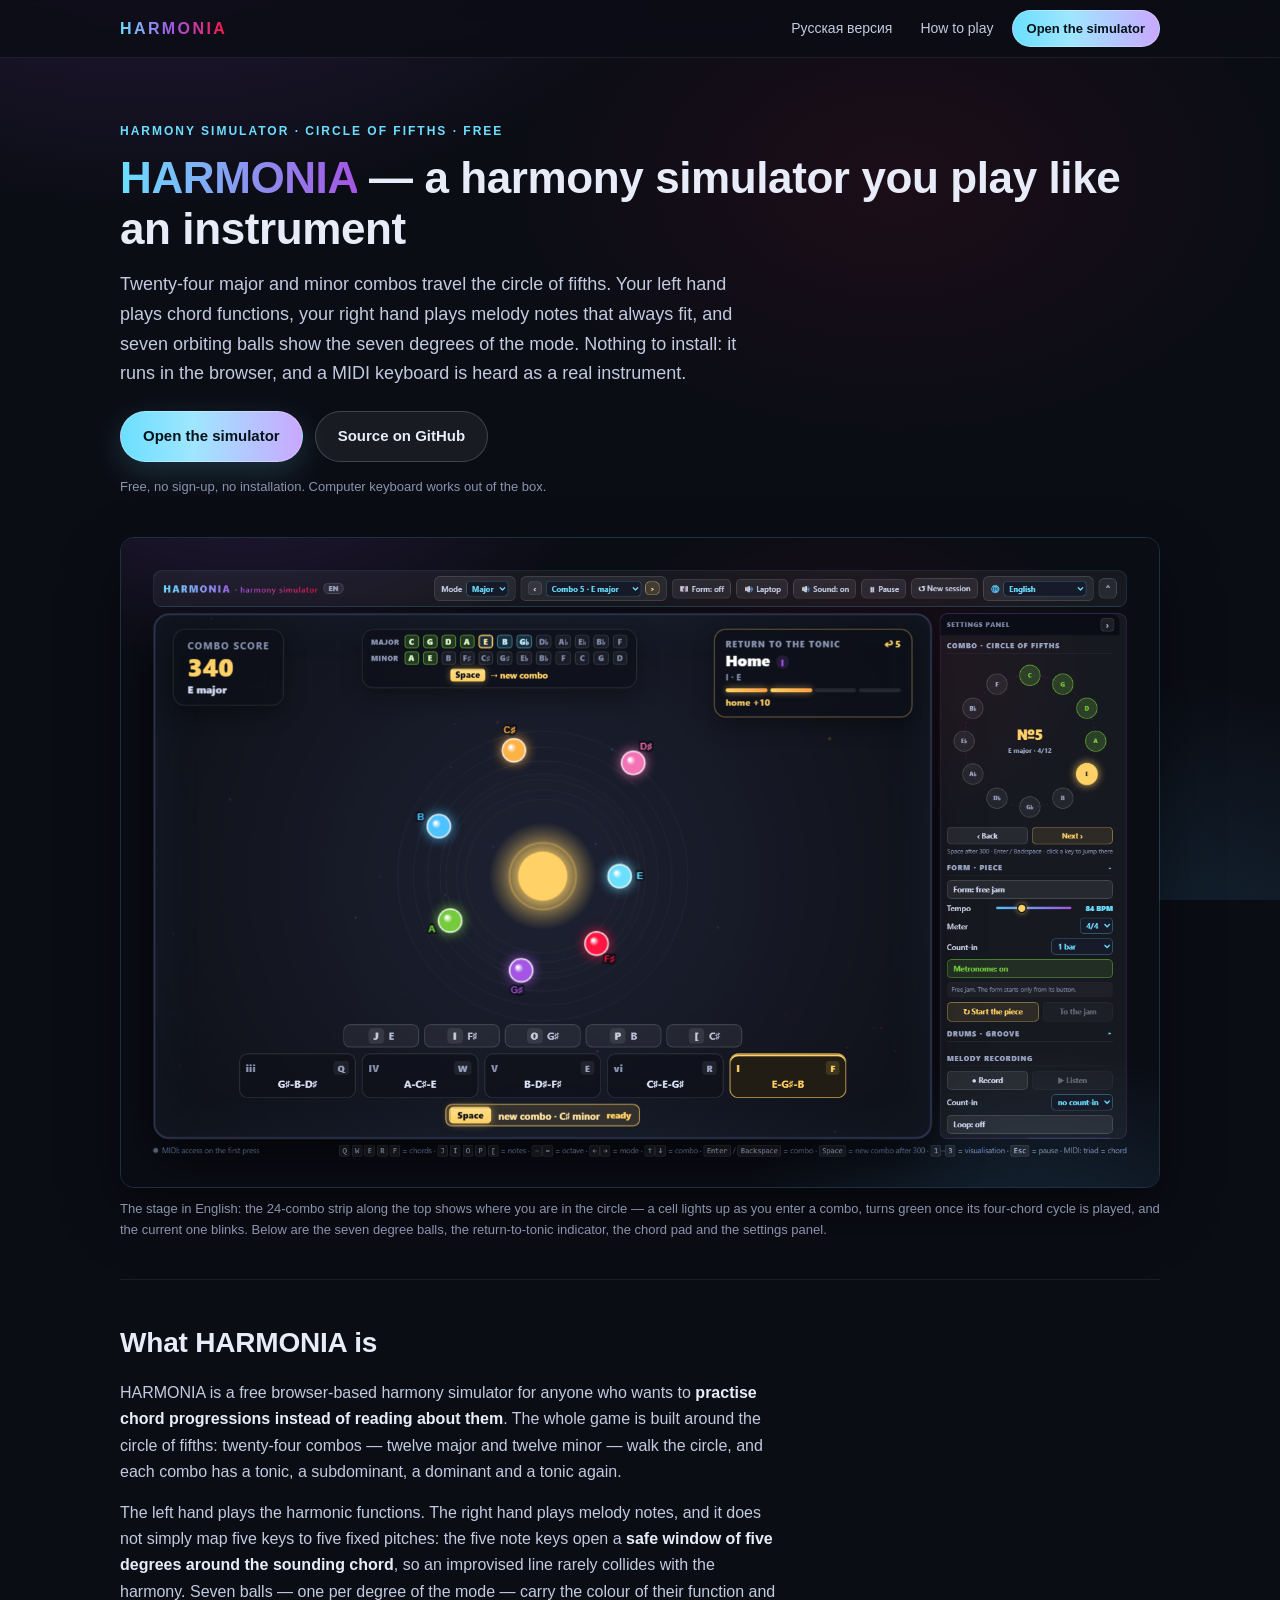
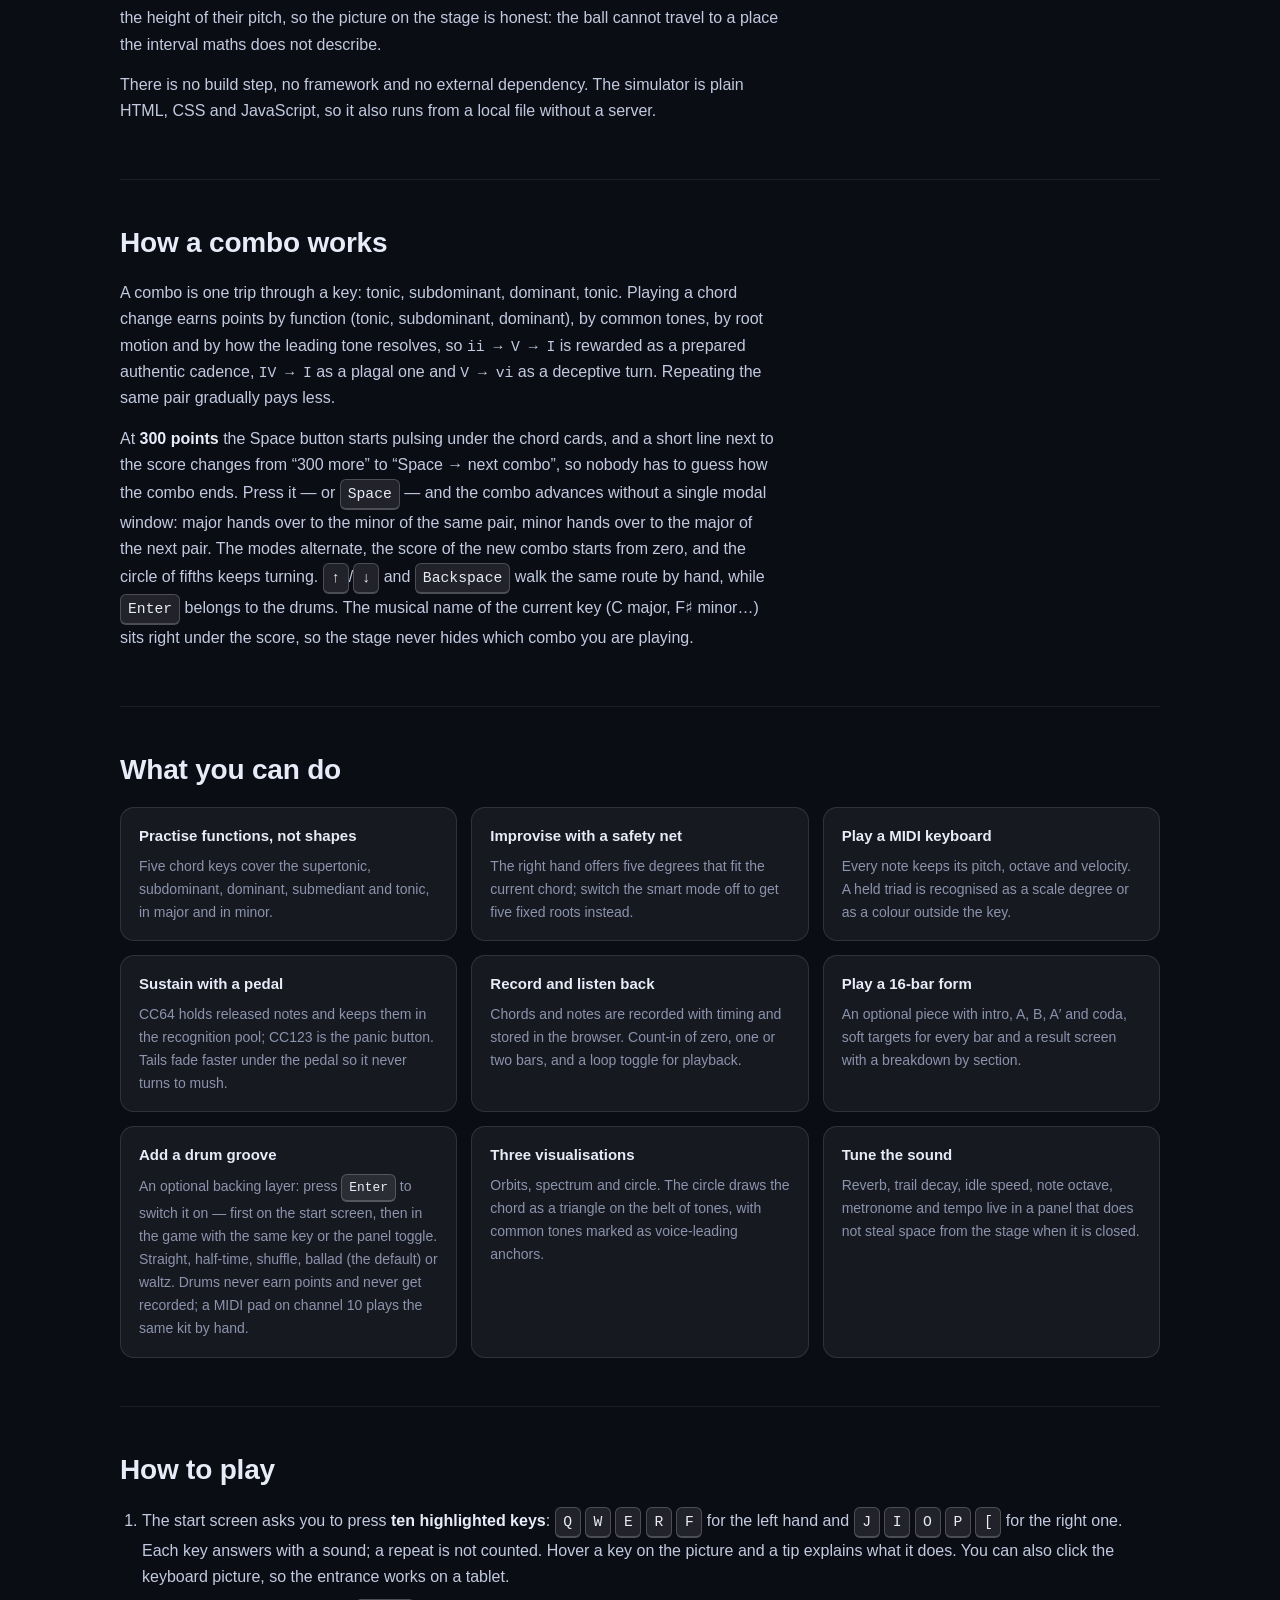
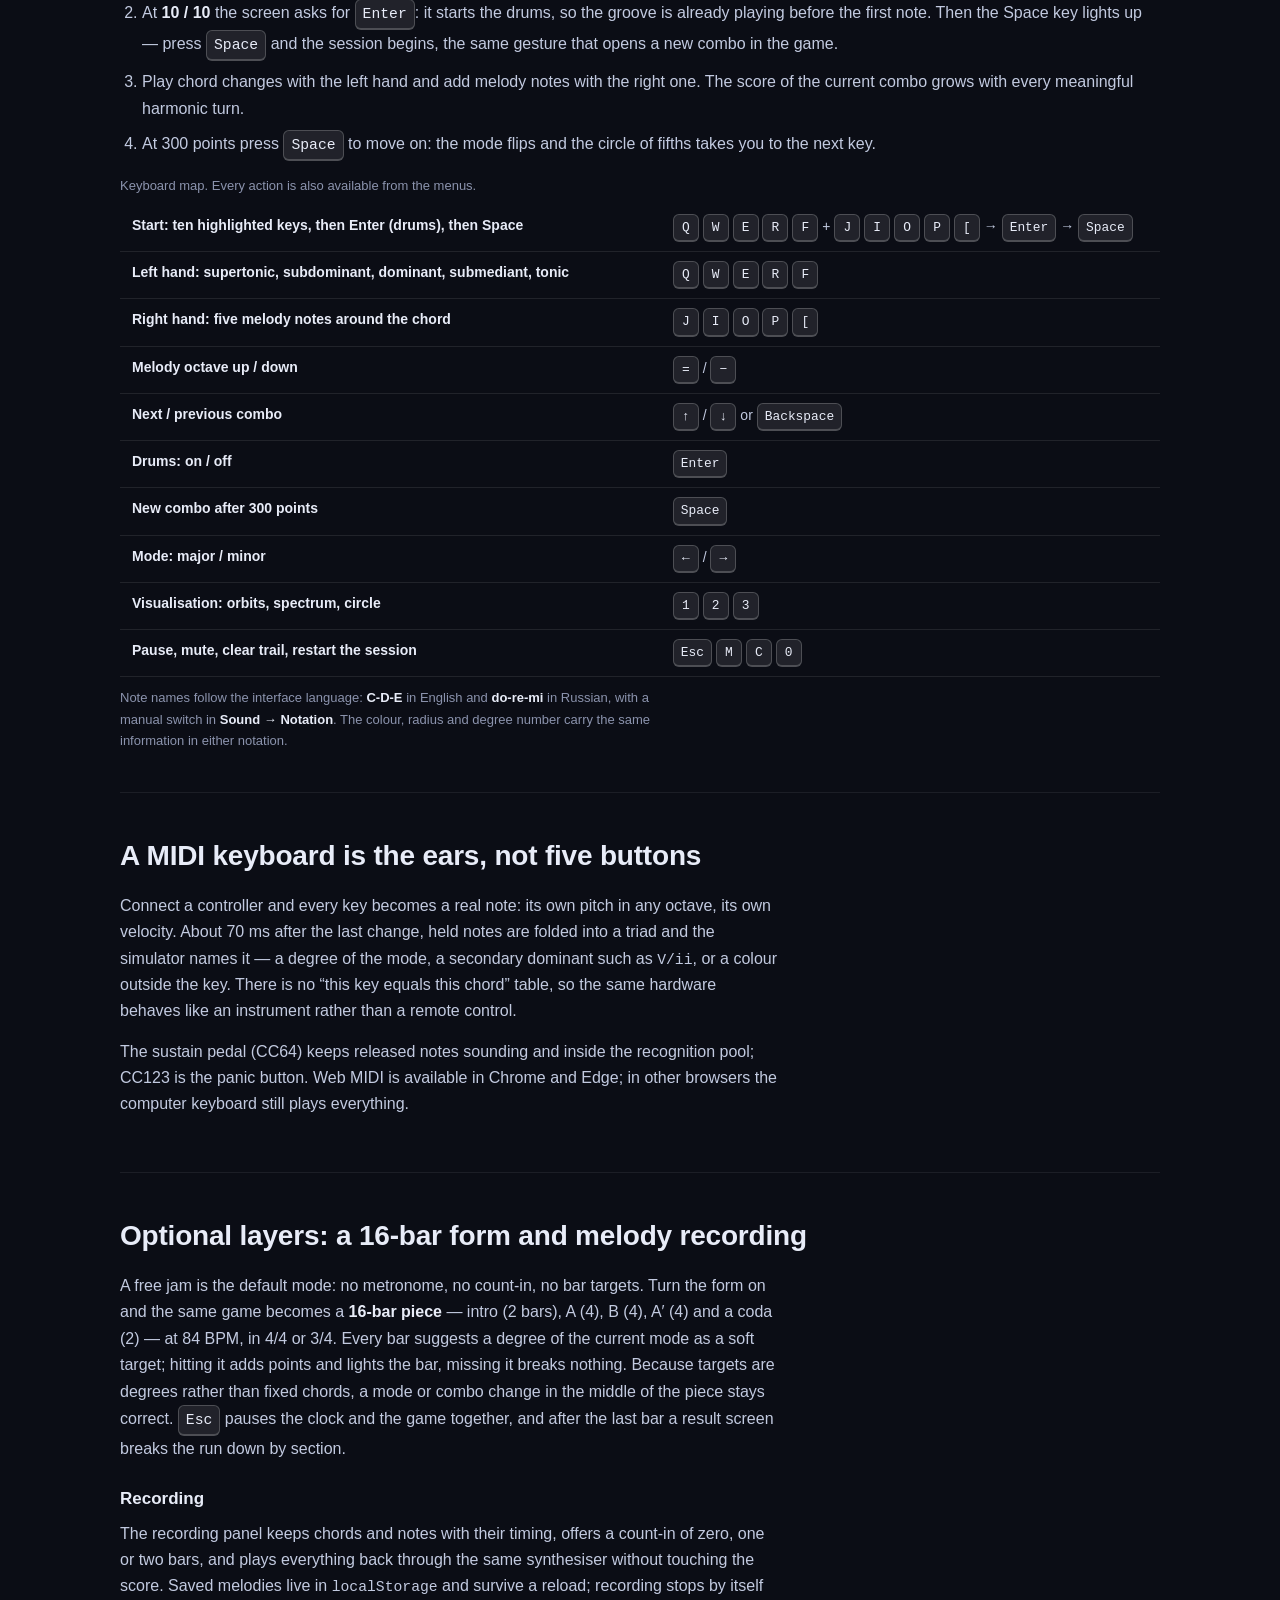
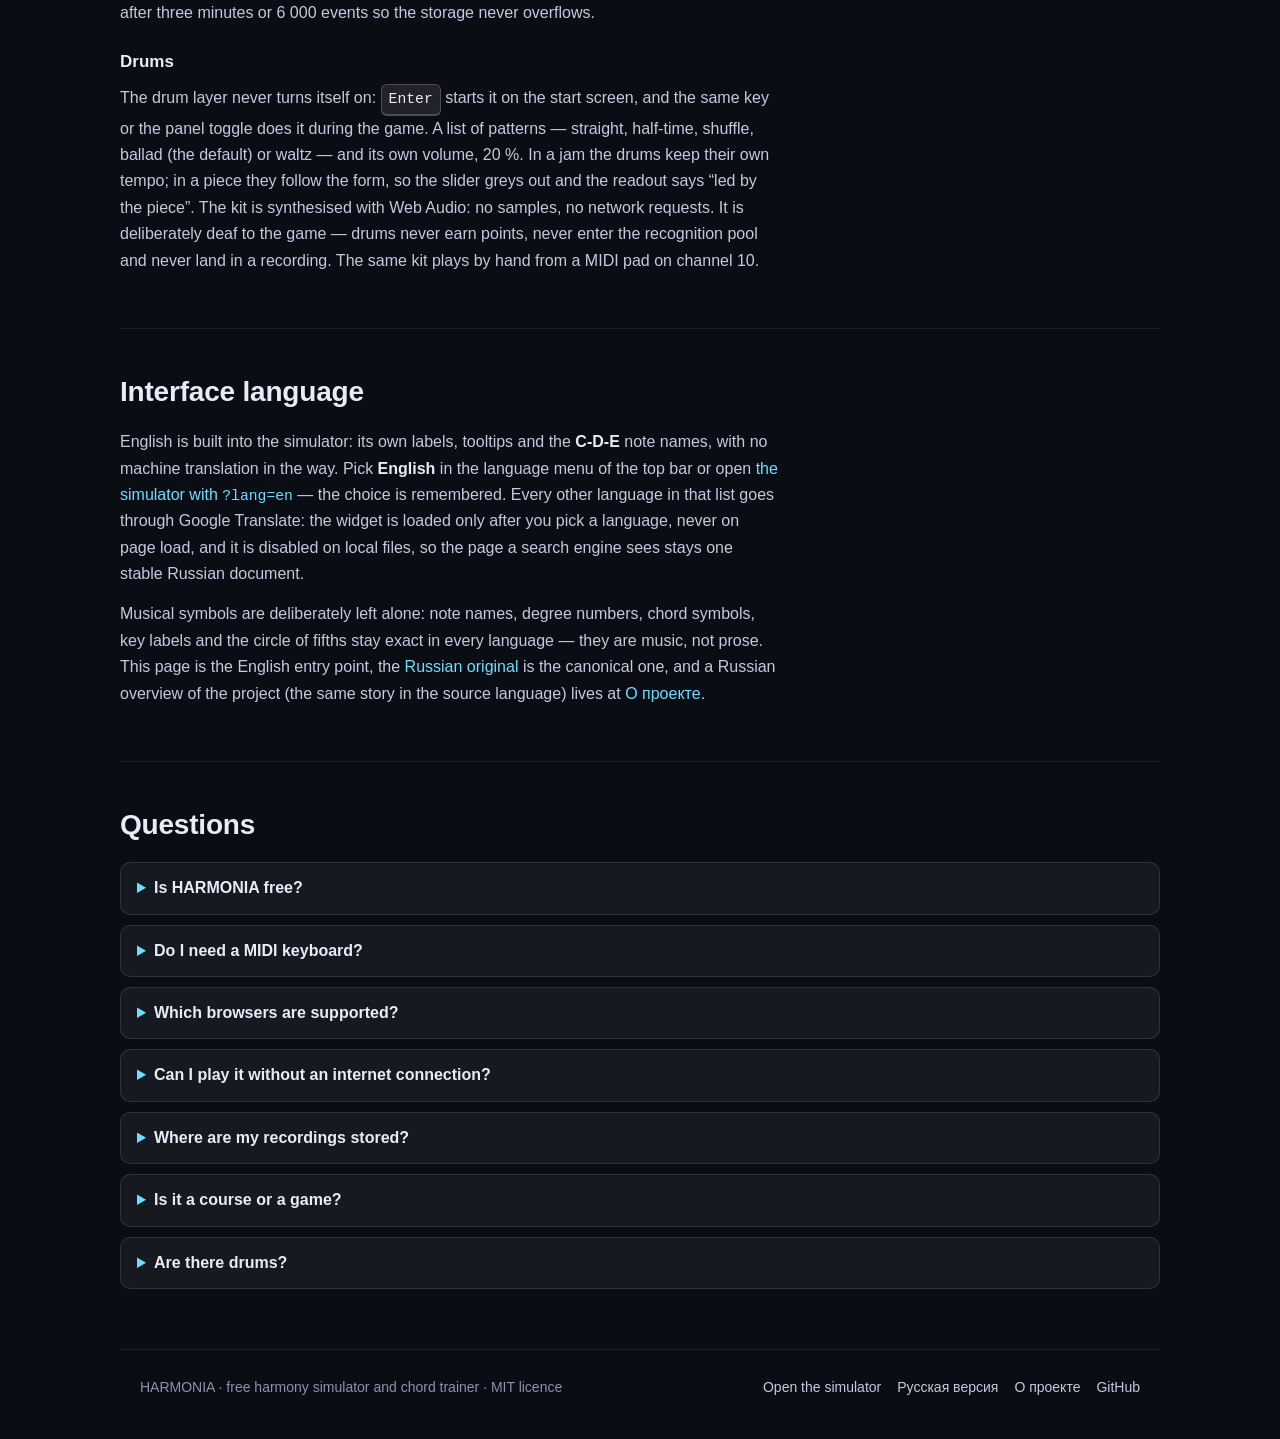
==== commit 44e456a3: "feat(ui): drums on Enter - intro demo, key tips, ballad at 20% Enter is the live key of the groove l" ====
--- a/en/index.html
+++ b/en/index.html
@@ -115,8 +115,9 @@
         how the combo ends. Press it — or <kbd>Space</kbd> — and the combo advances without a single
         modal window: major hands over to the minor of the same pair, minor hands over to the major
         of the next pair. The modes alternate, the score of the new combo starts from zero, and the
-        circle of fifths keeps turning. <kbd>Enter</kbd> and <kbd>Backspace</kbd> walk the same route
-        by hand. The musical name of the current key (C major, F♯ minor…) sits right under the
+        circle of fifths keeps turning. <kbd>↑</kbd>/<kbd>↓</kbd> and <kbd>Backspace</kbd> walk the
+        same route by hand, while <kbd>Enter</kbd> belongs to the drums. The musical name of the
+        current key (C major, F♯ minor…) sits right under the
         score, so the stage never hides which combo you are playing.
       </p>
     </section>
@@ -156,9 +157,10 @@
         </div>
         <div class="card">
           <h3>Add a drum groove</h3>
-          <p>An optional backing layer, off by default: straight, half-time, shuffle, ballad or
-            waltz, at the tempo and in the meter of the piece. Drums never earn points and never get
-            recorded; a MIDI pad on channel 10 plays the same kit by hand.</p>
+          <p>An optional backing layer: press <kbd>Enter</kbd> to switch it on — first on the start
+            screen, then in the game with the same key or the panel toggle. Straight, half-time,
+            shuffle, ballad (the default) or waltz. Drums never earn points and never get recorded; a
+            MIDI pad on channel 10 plays the same kit by hand.</p>
         </div>
         <div class="card">
           <h3>Three visualisations</h3>
@@ -179,10 +181,12 @@
         <li>The start screen asks you to press <b>ten highlighted keys</b>: <kbd>Q</kbd> <kbd>W</kbd>
           <kbd>E</kbd> <kbd>R</kbd> <kbd>F</kbd> for the left hand and <kbd>J</kbd> <kbd>I</kbd>
           <kbd>O</kbd> <kbd>P</kbd> <kbd>[</kbd> for the right one. Each key answers with a sound;
-          a repeat is not counted. You can also click the keyboard picture, so the entrance works
-          on a tablet.</li>
-        <li>When the counter reaches <b>10 / 10</b>, the Space key lights up. Press <kbd>Space</kbd>
-          and the session begins — the same gesture that opens a new combo in the game.</li>
+          a repeat is not counted. Hover a key on the picture and a tip explains what it does. You
+          can also click the keyboard picture, so the entrance works on a tablet.</li>
+        <li>At <b>10 / 10</b> the screen asks for <kbd>Enter</kbd>: it starts the drums, so the groove
+          is already playing before the first note. Then the Space key lights up — press
+          <kbd>Space</kbd> and the session begins, the same gesture that opens a new combo in the
+          game.</li>
         <li>Play chord changes with the left hand and add melody notes with the right one. The score
           of the current combo grows with every meaningful harmonic turn.</li>
         <li>At 300 points press <kbd>Space</kbd> to move on: the mode flips and the circle of fifths
@@ -193,11 +197,12 @@
         <table class="keys">
           <caption>Keyboard map. Every action is also available from the menus.</caption>
           <tbody>
-            <tr><th>Start: ten highlighted keys, then Space</th><td><kbd>Q</kbd> <kbd>W</kbd> <kbd>E</kbd> <kbd>R</kbd> <kbd>F</kbd> + <kbd>J</kbd> <kbd>I</kbd> <kbd>O</kbd> <kbd>P</kbd> <kbd>[</kbd> → <kbd>Space</kbd></td></tr>
+            <tr><th>Start: ten highlighted keys, then Enter (drums), then Space</th><td><kbd>Q</kbd> <kbd>W</kbd> <kbd>E</kbd> <kbd>R</kbd> <kbd>F</kbd> + <kbd>J</kbd> <kbd>I</kbd> <kbd>O</kbd> <kbd>P</kbd> <kbd>[</kbd> → <kbd>Enter</kbd> → <kbd>Space</kbd></td></tr>
             <tr><th>Left hand: supertonic, subdominant, dominant, submediant, tonic</th><td><kbd>Q</kbd> <kbd>W</kbd> <kbd>E</kbd> <kbd>R</kbd> <kbd>F</kbd></td></tr>
             <tr><th>Right hand: five melody notes around the chord</th><td><kbd>J</kbd> <kbd>I</kbd> <kbd>O</kbd> <kbd>P</kbd> <kbd>[</kbd></td></tr>
             <tr><th>Melody octave up / down</th><td><kbd>=</kbd> / <kbd>−</kbd></td></tr>
-            <tr><th>Next / previous combo</th><td><kbd>Enter</kbd> / <kbd>Backspace</kbd> or <kbd>↑</kbd> / <kbd>↓</kbd></td></tr>
+            <tr><th>Next / previous combo</th><td><kbd>↑</kbd> / <kbd>↓</kbd> or <kbd>Backspace</kbd></td></tr>
+            <tr><th>Drums: on / off</th><td><kbd>Enter</kbd></td></tr>
             <tr><th>New combo after 300 points</th><td><kbd>Space</kbd></td></tr>
             <tr><th>Mode: major / minor</th><td><kbd>←</kbd> / <kbd>→</kbd></td></tr>
             <tr><th>Visualisation: orbits, spectrum, circle</th><td><kbd>1</kbd> <kbd>2</kbd> <kbd>3</kbd></td></tr>
@@ -246,10 +251,11 @@
       </p>
       <h3>Drums</h3>
       <p>
-        The drum layer is off by default and never turns itself on: one toggle, a list of patterns —
-        straight, half-time, shuffle, ballad or waltz — and its own volume. In a jam the drums keep
-        their own tempo; in a piece they follow the form, so the slider greys out and the readout
-        says “led by the piece”. The kit is synthesised with Web Audio: no samples, no network
+        The drum layer never turns itself on: <kbd>Enter</kbd> starts it on the start screen, and the
+        same key or the panel toggle does it during the game. A list of patterns — straight,
+        half-time, shuffle, ballad (the default) or waltz — and its own volume, 20 %. In a jam the
+        drums keep their own tempo; in a piece they follow the form, so the slider greys out and the
+        readout says “led by the piece”. The kit is synthesised with Web Audio: no samples, no network
         requests. It is deliberately deaf to the game — drums never earn points, never enter the
         recognition pool and never land in a recording. The same kit plays by hand from a MIDI pad
         on channel 10.
@@ -314,9 +320,10 @@
       <details>
         <summary>Are there drums?</summary>
         <p>Optional. A synthesised kit plays a groove behind the jam or the piece — straight,
-          half-time, shuffle, ballad or waltz — off by default and with its own volume. Drums are a
-          backing layer only: they never earn points, never enter the recognition and never get
-          recorded. A MIDI pad on channel 10 plays the same kit by hand.</p>
+          half-time, shuffle, ballad or waltz — and <kbd>Enter</kbd> switches it on at the start
+          screen or during the game. Drums are a backing layer only: they never earn points, never
+          enter the recognition and never get recorded. A MIDI pad on channel 10 plays the same kit
+          by hand.</p>
       </details>
     </section>
 
@@ -394,7 +401,7 @@
           {
             "@type": "Question",
             "name": "Are there drums?",
-            "acceptedAnswer": { "@type": "Answer", "text": "Optional. A synthesised kit plays a groove behind the jam or the piece — straight, half-time, shuffle, ballad or waltz — off by default and with its own volume. Drums are a backing layer only: they never earn points, never enter the recognition and never get recorded. A MIDI pad on channel 10 plays the same kit by hand." }
+            "acceptedAnswer": { "@type": "Answer", "text": "Optional. A synthesised kit plays a groove behind the jam or the piece — straight, half-time, shuffle, ballad or waltz — and Enter switches it on at the start screen or during the game. Drums are a backing layer only: they never earn points, never enter the recognition and never get recorded. A MIDI pad on channel 10 plays the same kit by hand." }
           }
         ]
       }
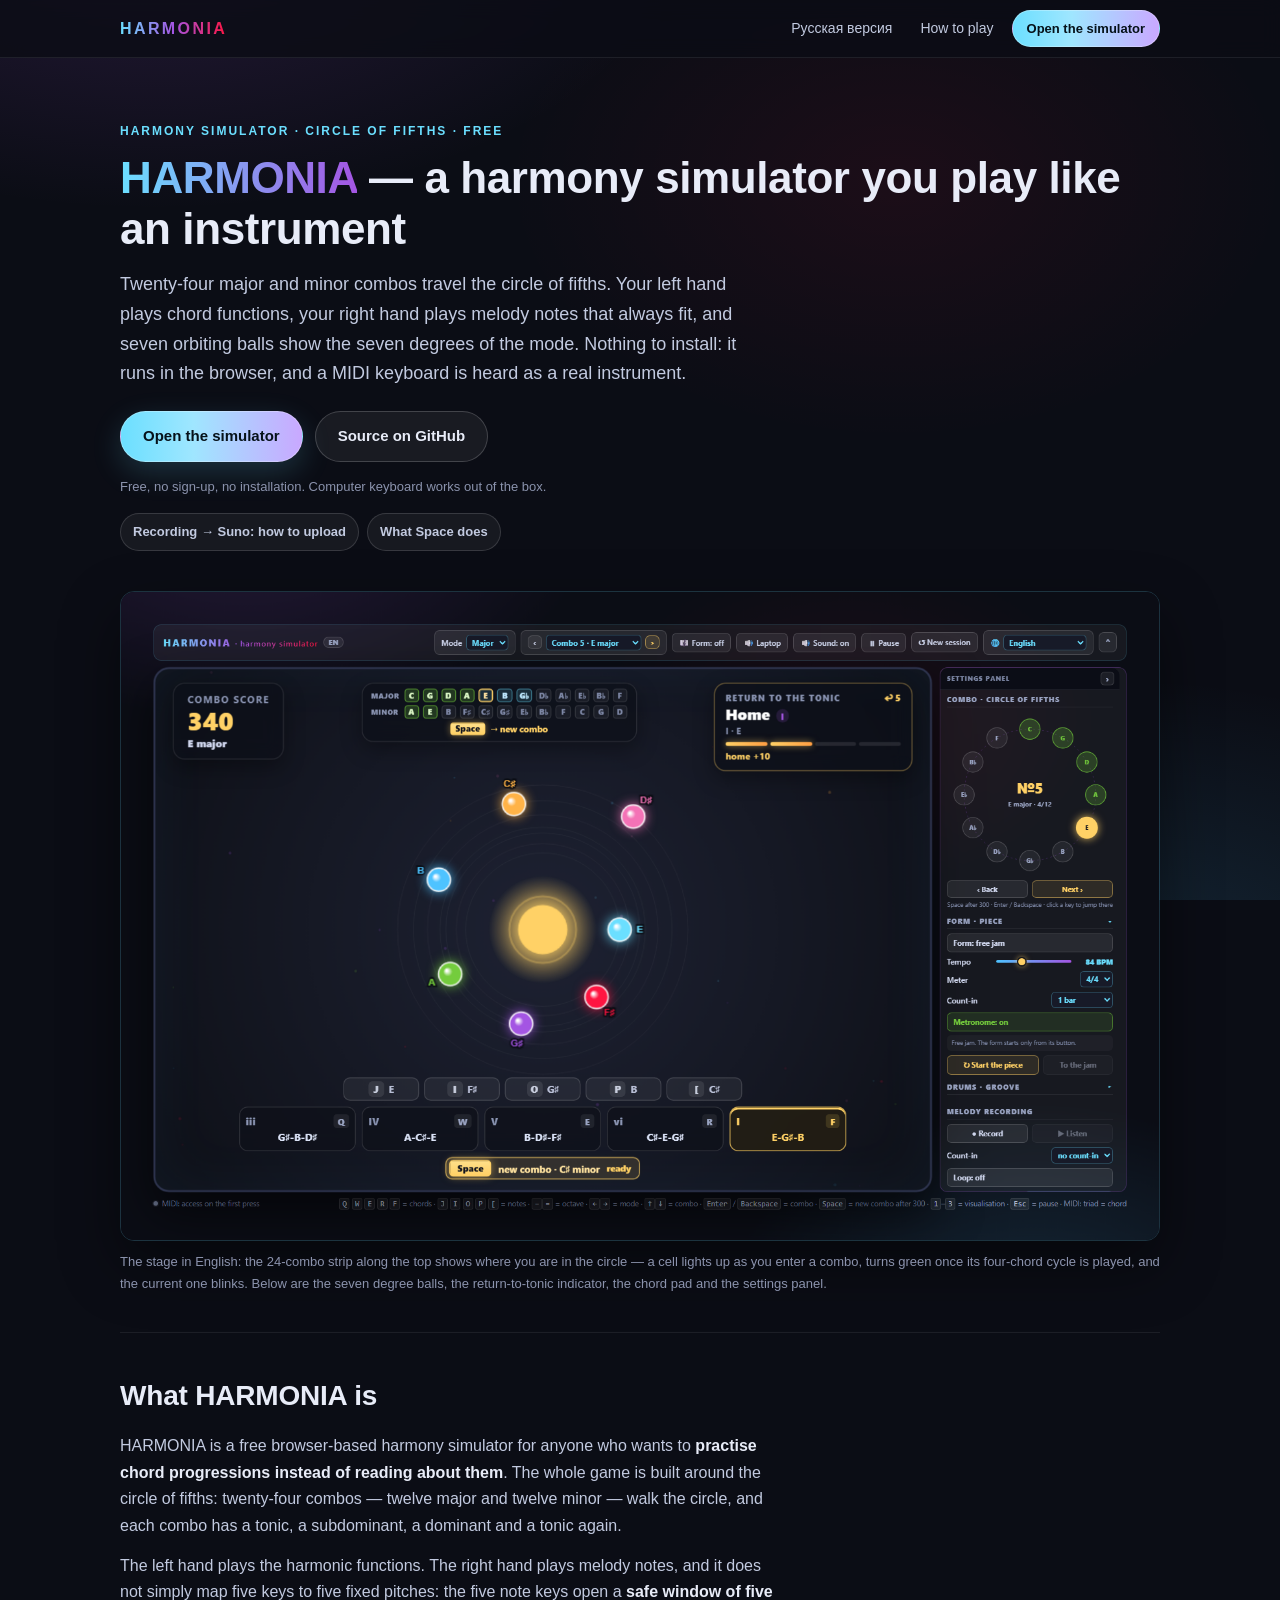
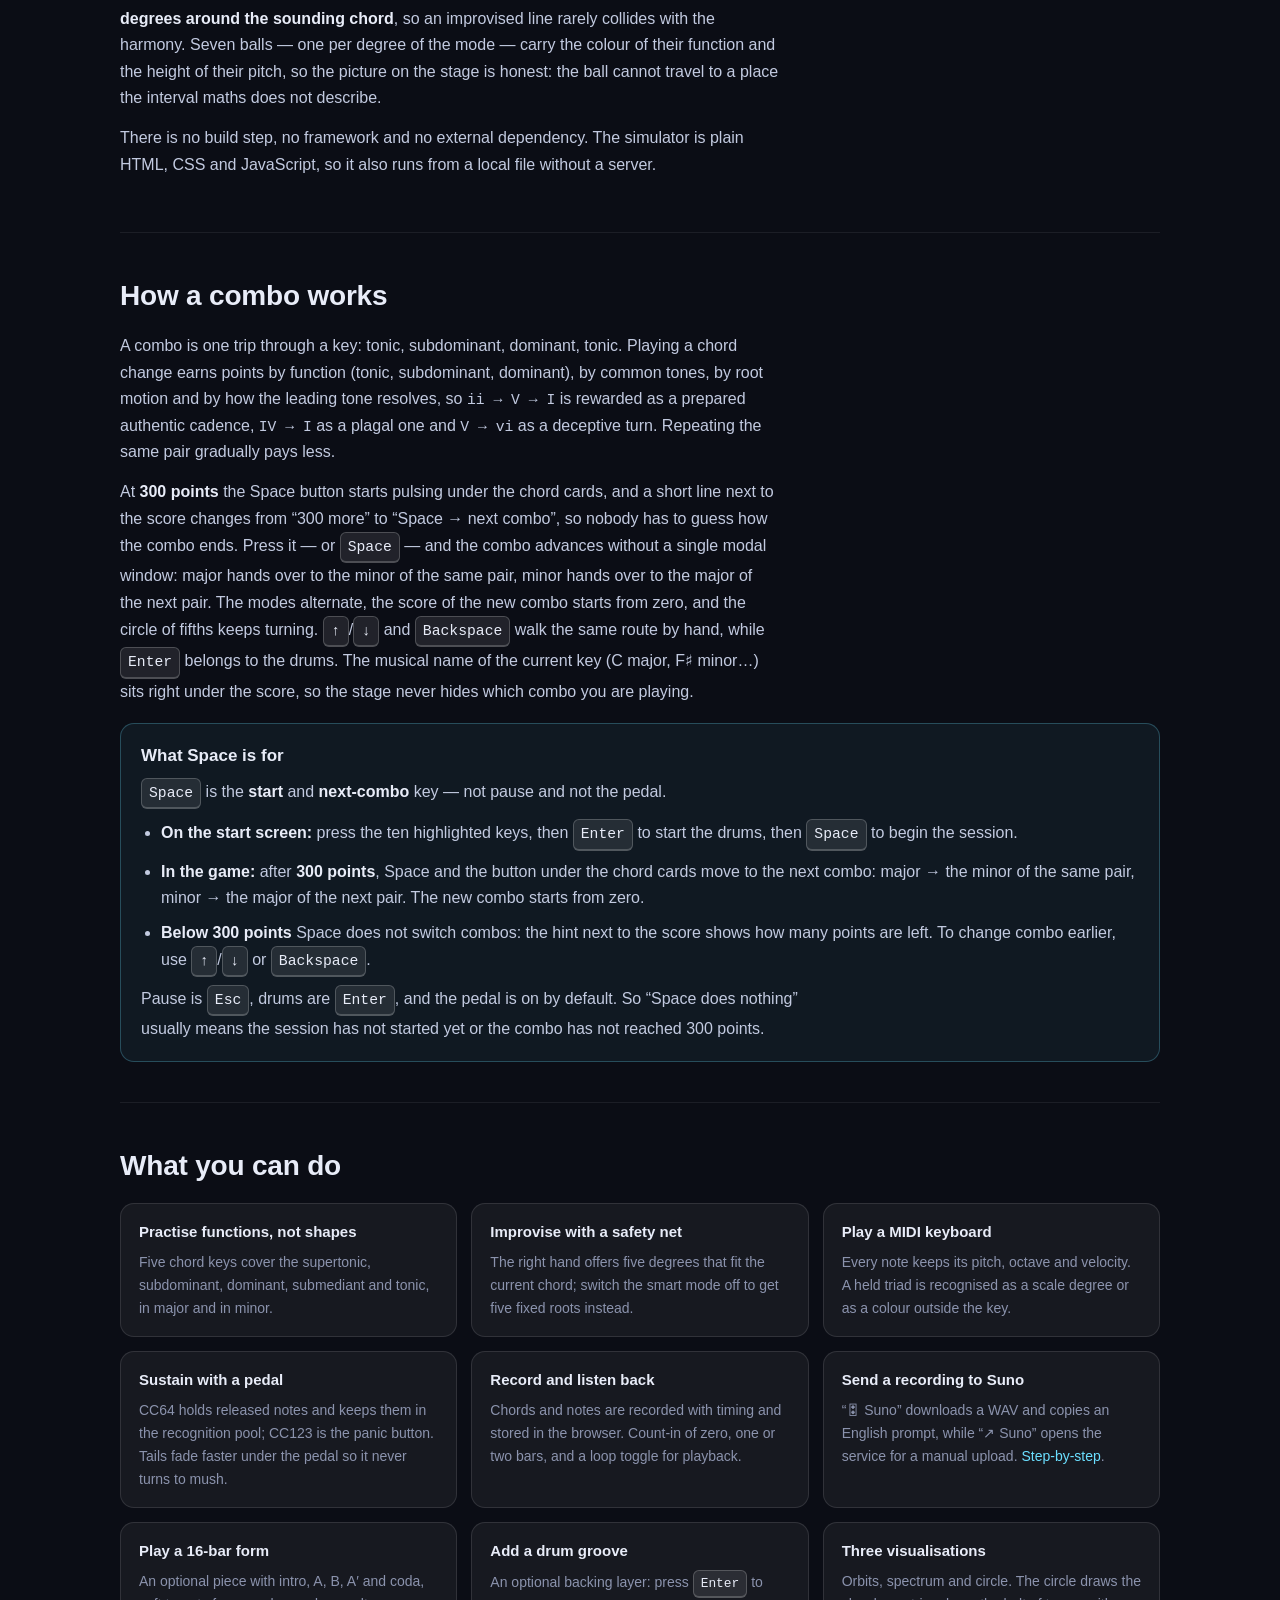
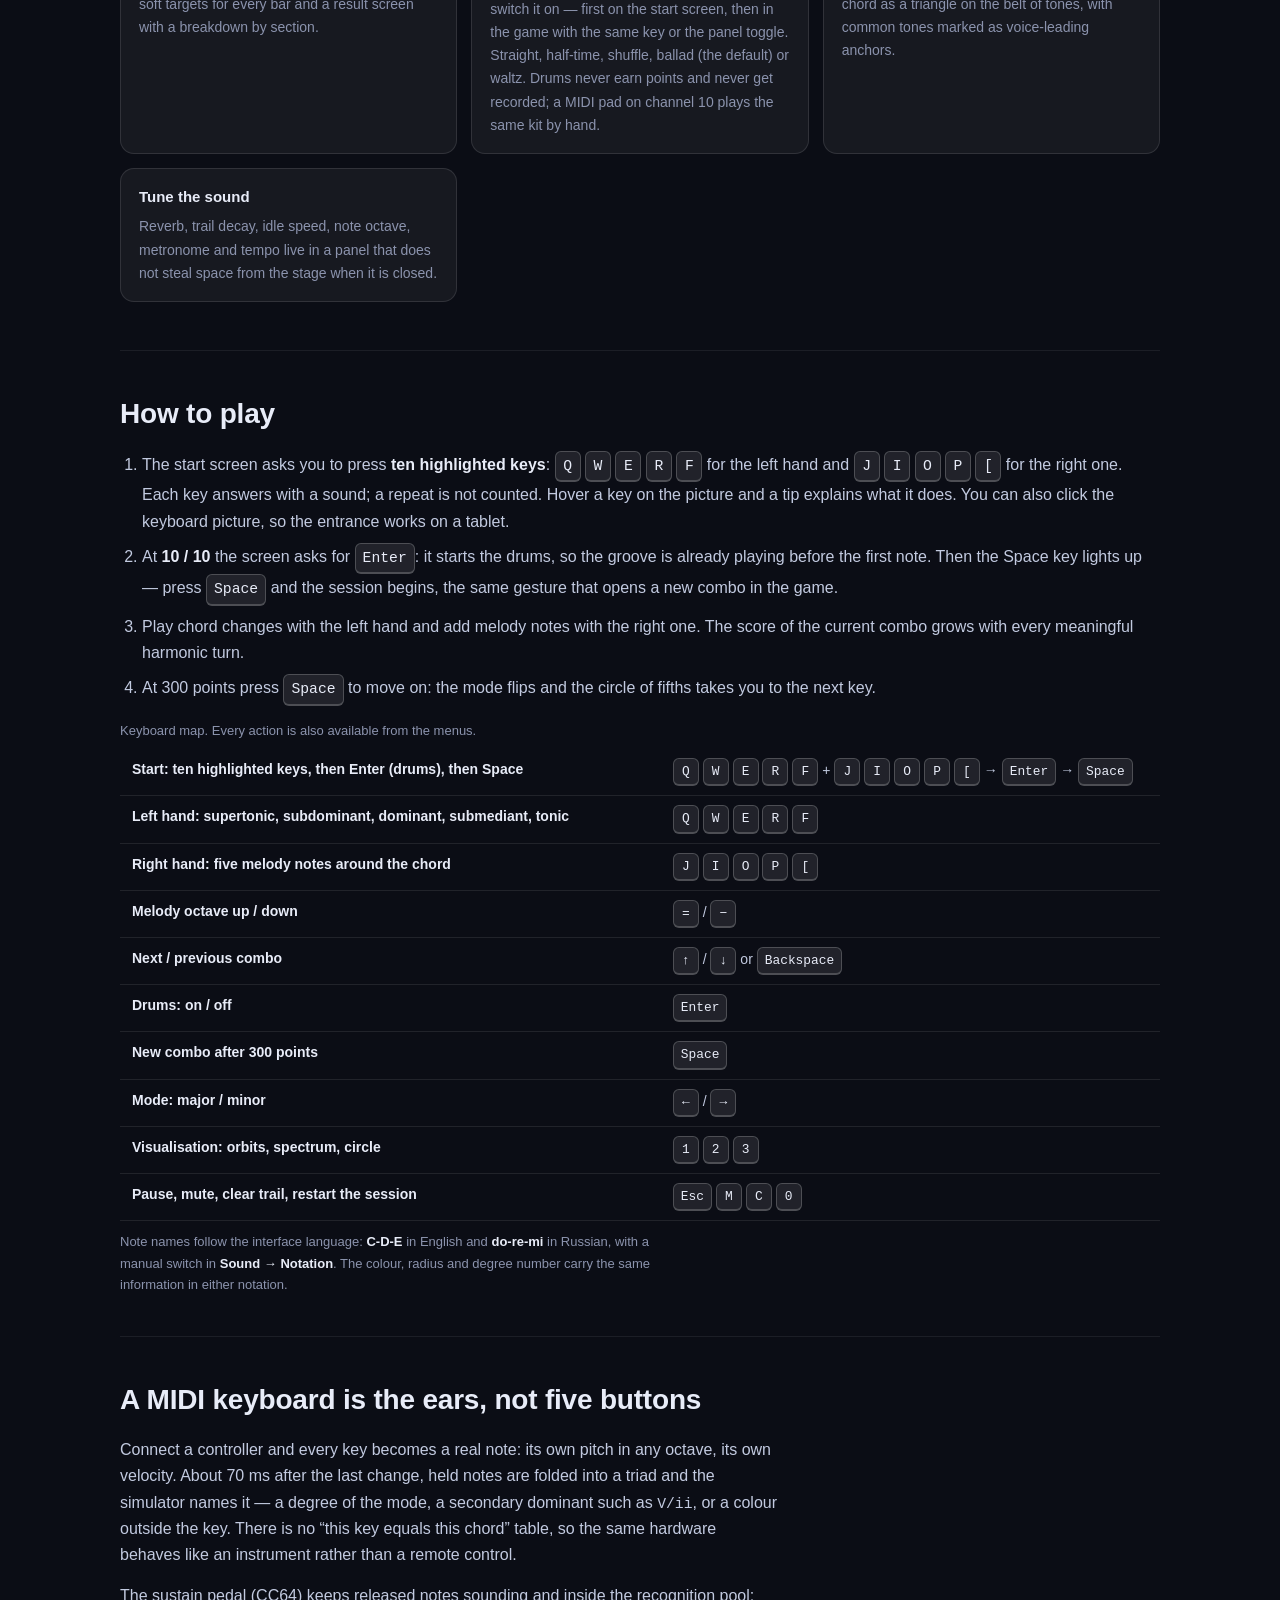
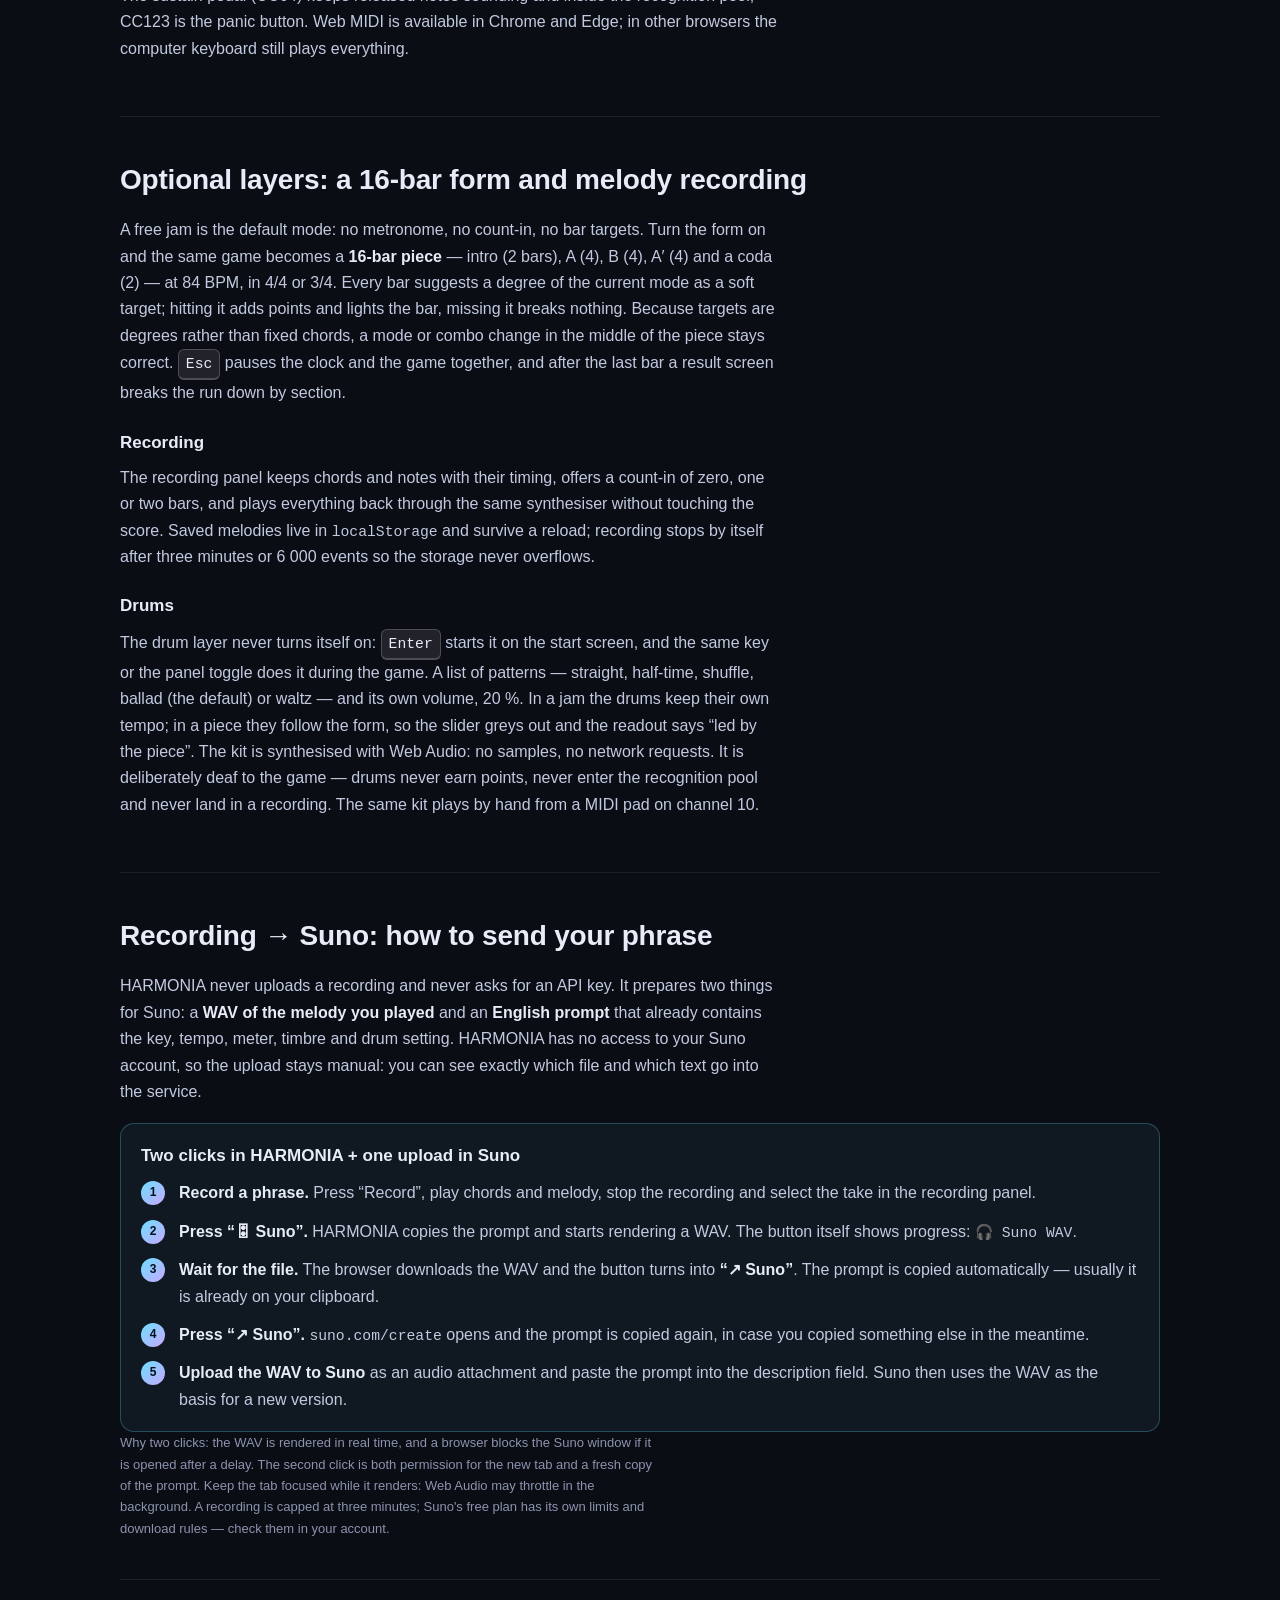
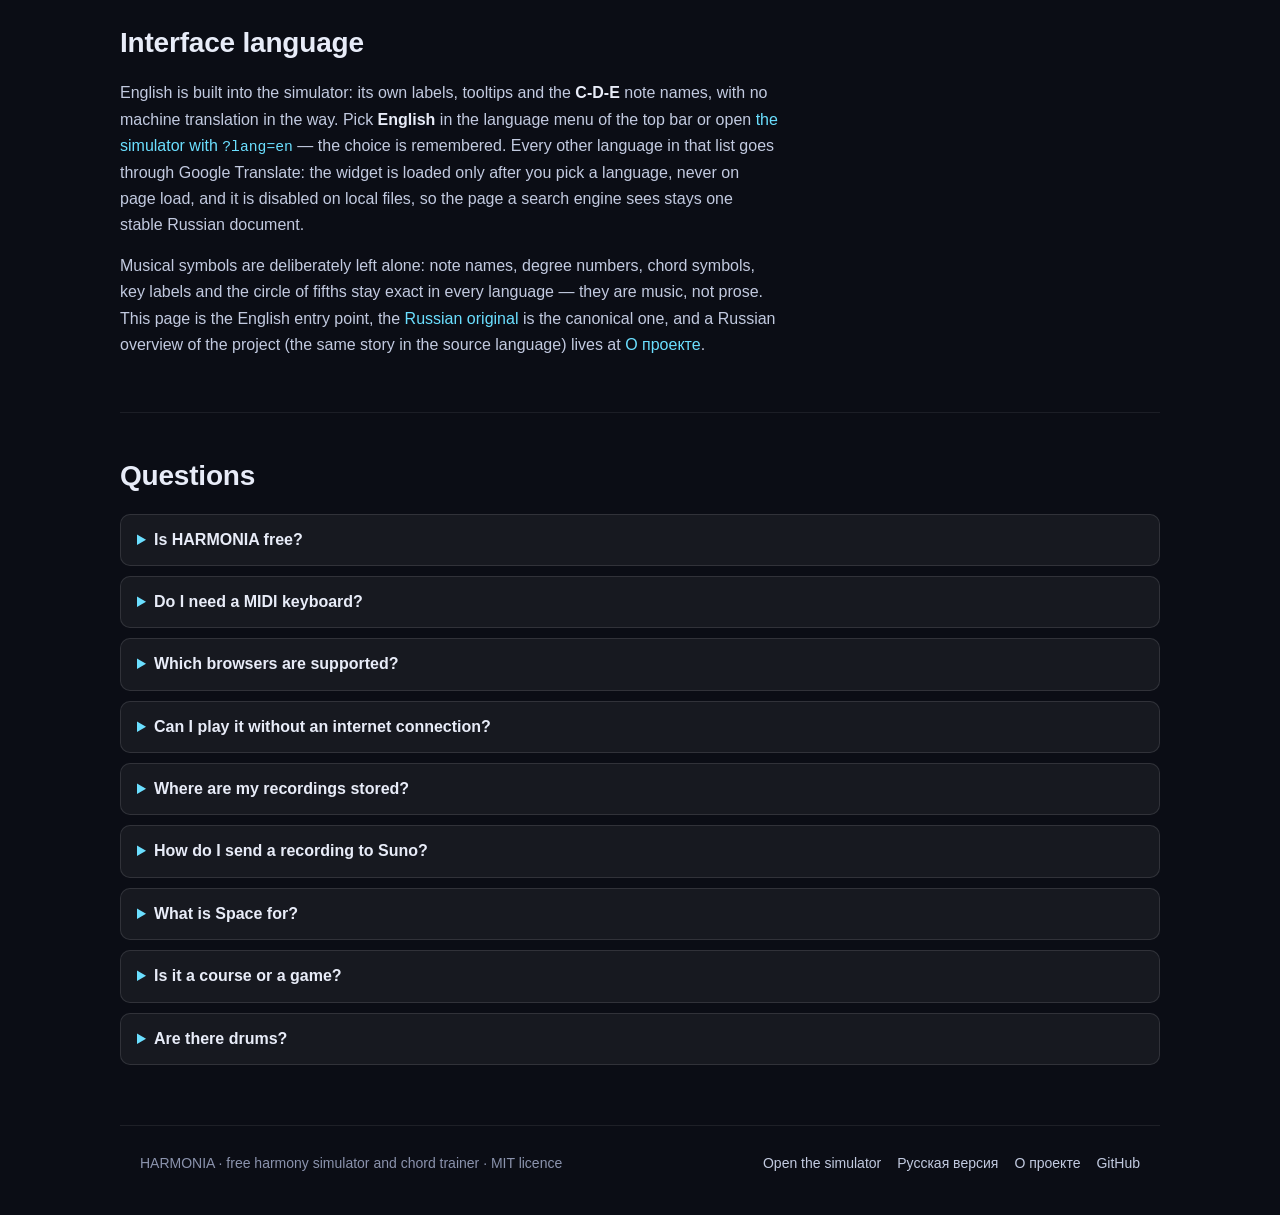
==== commit fb963492: "docs(landing): explain Suno hand-off and Space key" ====
--- a/en/index.html
+++ b/en/index.html
@@ -4,8 +4,8 @@
   <meta charset="UTF-8">
   <meta name="viewport" content="width=device-width, initial-scale=1.0">
   <title>HARMONIA — free online harmony simulator and chord trainer</title>
-  <meta name="description" content="Practise harmony in the browser: 24 major and minor combos on the circle of fifths, chord functions, smart melody notes, MIDI keyboard support and melody recording. Free, no sign-up.">
-  <meta name="keywords" content="harmony simulator, chord trainer, circle of fifths trainer, music theory practice, chord progression game, improvisation practice, MIDI chord trainer, online music trainer">
+  <meta name="description" content="Practise harmony in the browser: 24 major and minor combos on the circle of fifths, chord functions, smart melody notes, MIDI, melody recording and a two-click WAV hand-off to Suno. Learn what Space does. Free, no sign-up.">
+  <meta name="keywords" content="harmony simulator, chord trainer, circle of fifths trainer, music theory practice, chord progression game, improvisation practice, MIDI chord trainer, online music trainer, record melody, Suno, upload to Suno, Suno prompt, WAV export, Space key">
   <meta name="author" content="godspace">
   <meta name="robots" content="index, follow, max-image-preview:large, max-snippet:-1">
   <meta name="theme-color" content="#0b0d15">
@@ -23,7 +23,7 @@
   <meta property="og:locale" content="en_US">
   <meta property="og:locale:alternate" content="ru_RU">
   <meta property="og:title" content="HARMONIA — free online harmony simulator and chord trainer">
-  <meta property="og:description" content="24 major and minor combos on the circle of fifths, chord functions under the left hand, smart melody notes under the right one, MIDI and melody recording — right in the browser.">
+  <meta property="og:description" content="24 major and minor combos on the circle of fifths, chord functions under the left hand, smart melody notes under the right one, MIDI, melody recording and a two-click WAV hand-off to Suno. Plus what the Space key does.">
   <meta property="og:url" content="https://godspace.github.io/HARMONIA/en/">
   <meta property="og:image" content="https://godspace.github.io/HARMONIA/docs/screenshot.png">
   <meta property="og:image:type" content="image/png">
@@ -32,7 +32,7 @@
   <meta property="og:image:alt" content="HARMONIA — the simulator stage with seven degree balls, chord pad and settings panel">
   <meta name="twitter:card" content="summary_large_image">
   <meta name="twitter:title" content="HARMONIA — free online harmony simulator and chord trainer">
-  <meta name="twitter:description" content="24 major and minor combos on the circle of fifths, chord functions, smart melody notes, MIDI and melody recording — free, no sign-up.">
+  <meta name="twitter:description" content="24 major and minor combos on the circle of fifths, chord functions, smart melody notes, MIDI, melody recording and a two-click WAV hand-off to Suno — free, no sign-up.">
   <meta name="twitter:image" content="https://godspace.github.io/HARMONIA/docs/screenshot.png">
   <meta name="twitter:image:alt" content="HARMONIA — the simulator stage with seven degree balls, chord pad and settings panel">
 
@@ -67,6 +67,10 @@
         <a class="cta ghost" href="https://github.com/godspace/HARMONIA">Source on GitHub</a>
       </p>
       <p class="note">Free, no sign-up, no installation. Computer keyboard works out of the box.</p>
+      <p class="quick-links">
+        <a href="#suno">Recording → Suno: how to upload</a>
+        <a href="#space">What Space does</a>
+      </p>
 
       <figure class="shot">
         <img src="../docs/screenshot-en.png" width="1600" height="1000"
@@ -120,6 +124,26 @@
         current key (C major, F♯ minor…) sits right under the
         score, so the stage never hides which combo you are playing.
       </p>
+
+      <div class="callout" id="space">
+        <h3>What Space is for</h3>
+        <p><kbd>Space</kbd> is the <b>start</b> and <b>next-combo</b> key — not pause
+          and not the pedal.</p>
+        <ul>
+          <li><b>On the start screen:</b> press the ten highlighted keys, then
+            <kbd>Enter</kbd> to start the drums, then <kbd>Space</kbd> to begin the
+            session.</li>
+          <li><b>In the game:</b> after <b>300 points</b>, Space and the button under
+            the chord cards move to the next combo: major → the minor of the same pair,
+            minor → the major of the next pair. The new combo starts from zero.</li>
+          <li><b>Below 300 points</b> Space does not switch combos: the hint next to the
+            score shows how many points are left. To change combo earlier, use
+            <kbd>↑</kbd>/<kbd>↓</kbd> or <kbd>Backspace</kbd>.</li>
+        </ul>
+        <p>Pause is <kbd>Esc</kbd>, drums are <kbd>Enter</kbd>, and the pedal is on by
+          default. So “Space does nothing” usually means the session has not started yet
+          or the combo has not reached 300 points.</p>
+      </div>
     </section>
 
     <section id="features">
@@ -149,6 +173,11 @@
           <h3>Record and listen back</h3>
           <p>Chords and notes are recorded with timing and stored in the browser. Count-in of zero,
             one or two bars, and a loop toggle for playback.</p>
+        </div>
+        <div class="card">
+          <h3>Send a recording to Suno</h3>
+          <p>“🎛 Suno” downloads a WAV and copies an English prompt, while “↗ Suno” opens the
+            service for a manual upload. <a href="#suno">Step-by-step</a>.</p>
         </div>
         <div class="card">
           <h3>Play a 16-bar form</h3>
@@ -262,6 +291,42 @@
       </p>
     </section>
 
+    <section id="suno">
+      <h2>Recording → Suno: how to send your phrase</h2>
+      <p>
+        HARMONIA never uploads a recording and never asks for an API key. It prepares
+        two things for Suno: a <b>WAV of the melody you played</b> and an <b>English
+        prompt</b> that already contains the key, tempo, meter, timbre and drum setting.
+        HARMONIA has no access to your Suno account, so the upload stays manual: you
+        can see exactly which file and which text go into the service.
+      </p>
+      <div class="callout">
+        <h3>Two clicks in HARMONIA + one upload in Suno</h3>
+        <ol class="steps">
+          <li><b>Record a phrase.</b> Press “Record”, play chords and melody, stop the
+            recording and select the take in the recording panel.</li>
+          <li><b>Press “🎛 Suno”.</b> HARMONIA copies the prompt and starts rendering a
+            WAV. The button itself shows progress: <code>🎧 Suno WAV</code>.</li>
+          <li><b>Wait for the file.</b> The browser downloads the WAV and the button turns
+            into <b>“↗ Suno”</b>. The prompt is copied automatically — usually it is
+            already on your clipboard.</li>
+          <li><b>Press “↗ Suno”.</b> <code>suno.com/create</code> opens and the prompt is
+            copied again, in case you copied something else in the meantime.</li>
+          <li><b>Upload the WAV to Suno</b> as an audio attachment and paste the prompt
+            into the description field. Suno then uses the WAV as the basis for a new
+            version.</li>
+        </ol>
+      </div>
+      <p class="note">
+        Why two clicks: the WAV is rendered in real time, and a browser blocks the Suno
+        window if it is opened after a delay. The second click is both permission for the
+        new tab and a fresh copy of the prompt. Keep the tab focused while it renders:
+        Web Audio may throttle in the background. A recording is capped at three minutes;
+        Suno's free plan has its own limits and download rules — check them in your
+        account.
+      </p>
+    </section>
+
     <section id="languages">
       <h2>Interface language</h2>
       <p>
@@ -311,6 +376,19 @@
         <p>In your browser. Saved melodies live in localStorage and never leave your device. The only
           outside requests are the optional Google Translate widget and anonymous Yandex Metrika
           visit statistics.</p>
+      </details>
+      <details>
+        <summary>How do I send a recording to Suno?</summary>
+        <p>Record a phrase, select it in the recording panel and press “🎛 Suno”. HARMONIA downloads
+          a WAV and copies an English prompt. When the render finishes, press “↗ Suno”:
+          suno.com/create opens, where you upload the WAV and paste the prompt. HARMONIA does not
+          upload the file or need an API key.</p>
+      </details>
+      <details>
+        <summary>What is Space for?</summary>
+        <p>Space is the start and next-combo key. On the start screen it begins the session after
+          ten keys and Enter (drums). In the game, after 300 points it moves to the next combo;
+          below 300 points it does nothing. Pause is Esc, drums are Enter.</p>
       </details>
       <details>
         <summary>Is it a course or a game?</summary>
@@ -351,7 +429,7 @@
         "@id": "https://godspace.github.io/HARMONIA/en/#app",
         "name": "HARMONIA",
         "url": "https://godspace.github.io/HARMONIA/en/",
-        "description": "Free browser harmony simulator: 24 major and minor combos on the circle of fifths, chord functions, smart melody notes, MIDI keyboard support and melody recording.",
+        "description": "Free browser harmony simulator: 24 major and minor combos on the circle of fifths, chord functions, smart melody notes, MIDI keyboard support, melody recording and a two-click WAV hand-off to Suno.",
         "applicationCategory": "MusicApplication",
         "operatingSystem": "Any",
         "browserRequirements": "Requires JavaScript and Web Audio; Web MIDI input needs Chrome or Edge",
@@ -395,6 +473,16 @@
           },
           {
             "@type": "Question",
+            "name": "How do I send a recording to Suno?",
+            "acceptedAnswer": { "@type": "Answer", "text": "Record a phrase, select it in the recording panel and press “🎛 Suno”. HARMONIA downloads a WAV and copies an English prompt. When the render finishes, press “↗ Suno”: suno.com/create opens, where you upload the WAV and paste the prompt. HARMONIA does not upload the file or need an API key." }
+          },
+          {
+            "@type": "Question",
+            "name": "What is Space for?",
+            "acceptedAnswer": { "@type": "Answer", "text": "Space is the start and next-combo key. On the start screen it begins the session after ten keys and Enter (drums). In the game, after 300 points it moves to the next combo; below 300 points it does nothing. Pause is Esc, drums are Enter." }
+          },
+          {
+            "@type": "Question",
             "name": "Is it a course or a game?",
             "acceptedAnswer": { "@type": "Answer", "text": "Closer to a trainer you can play. There are no lessons to read: the point system rewards functional harmony, so the habits that produce cadences are the ones that produce points." }
           },
--- a/css/landing.css
+++ b/css/landing.css
@@ -113,6 +113,22 @@
 }
 figure.shot figcaption { margin-top: 10px; font-size: 13px; color: var(--ink-mute); }
 
+/* ===== быстрые ссылки в hero ===== */
+.quick-links { display: flex; flex-wrap: wrap; gap: 8px; margin: 16px 0 0; }
+.quick-links a {
+  display: inline-flex; align-items: center; gap: 6px;
+  padding: 7px 12px; border-radius: 999px;
+  color: var(--ink-soft); background: rgba(255, 255, 255, 0.05);
+  border: 1px solid rgba(255, 255, 255, 0.14);
+  font-size: 13px; font-weight: 600;
+}
+.quick-links a:hover {
+  color: var(--ink); border-color: rgba(107, 223, 255, 0.45);
+  background: rgba(107, 223, 255, 0.08); text-decoration: none;
+}
+/* Якорь не должен прятаться под липкой шапкой. */
+section[id], .callout[id] { scroll-margin-top: 64px; }
+
 /* ===== секции ===== */
 section { padding: clamp(22px, 4vw, 40px) 0; border-top: 1px solid rgba(255, 255, 255, 0.07); }
 section h2 { margin: 0 0 14px; font-size: clamp(21px, 2.8vw, 28px); letter-spacing: -0.2px; }
@@ -142,6 +158,33 @@
 .card h3 { margin: 0 0 6px; font-size: 15px; color: var(--ink); }
 .card p { margin: 0; font-size: 14px; color: var(--ink-mute); max-width: none; }
 
+/* ===== выноски и пошаговые сценарии ===== */
+.callout {
+  margin: 18px 0 0; padding: 18px 20px;
+  background: rgba(107, 223, 255, 0.06);
+  border: 1px solid rgba(107, 223, 255, 0.26);
+  border-radius: var(--radius);
+}
+.callout h3 { margin: 0 0 8px; font-size: 17px; }
+.callout p { margin: 0 0 10px; color: var(--ink-soft); }
+.callout ul, .callout ol { margin: 10px 0 0; }
+.callout ul { padding-left: 20px; }
+.callout > :last-child { margin-bottom: 0; }
+ol.steps { list-style: none; counter-reset: step; padding: 0; }
+ol.steps > li {
+  position: relative; margin: 0 0 12px; padding-left: 38px;
+}
+ol.steps > li::before {
+  counter-increment: step; content: counter(step);
+  position: absolute; left: 0; top: 1px;
+  width: 24px; height: 24px; border-radius: 50%;
+  display: flex; align-items: center; justify-content: center;
+  font-size: 12px; font-weight: 800; color: #06121a;
+  background: linear-gradient(135deg, var(--cyan), #c9a8ff);
+}
+ol.steps > li:last-child { margin-bottom: 0; }
+.callout .note { margin: 12px 0 0; }
+
 /* ===== таблица клавиш ===== */
 .table-scroll { overflow-x: auto; }
 .keys { width: 100%; border-collapse: collapse; margin: 0 0 10px; font-size: 14px; }
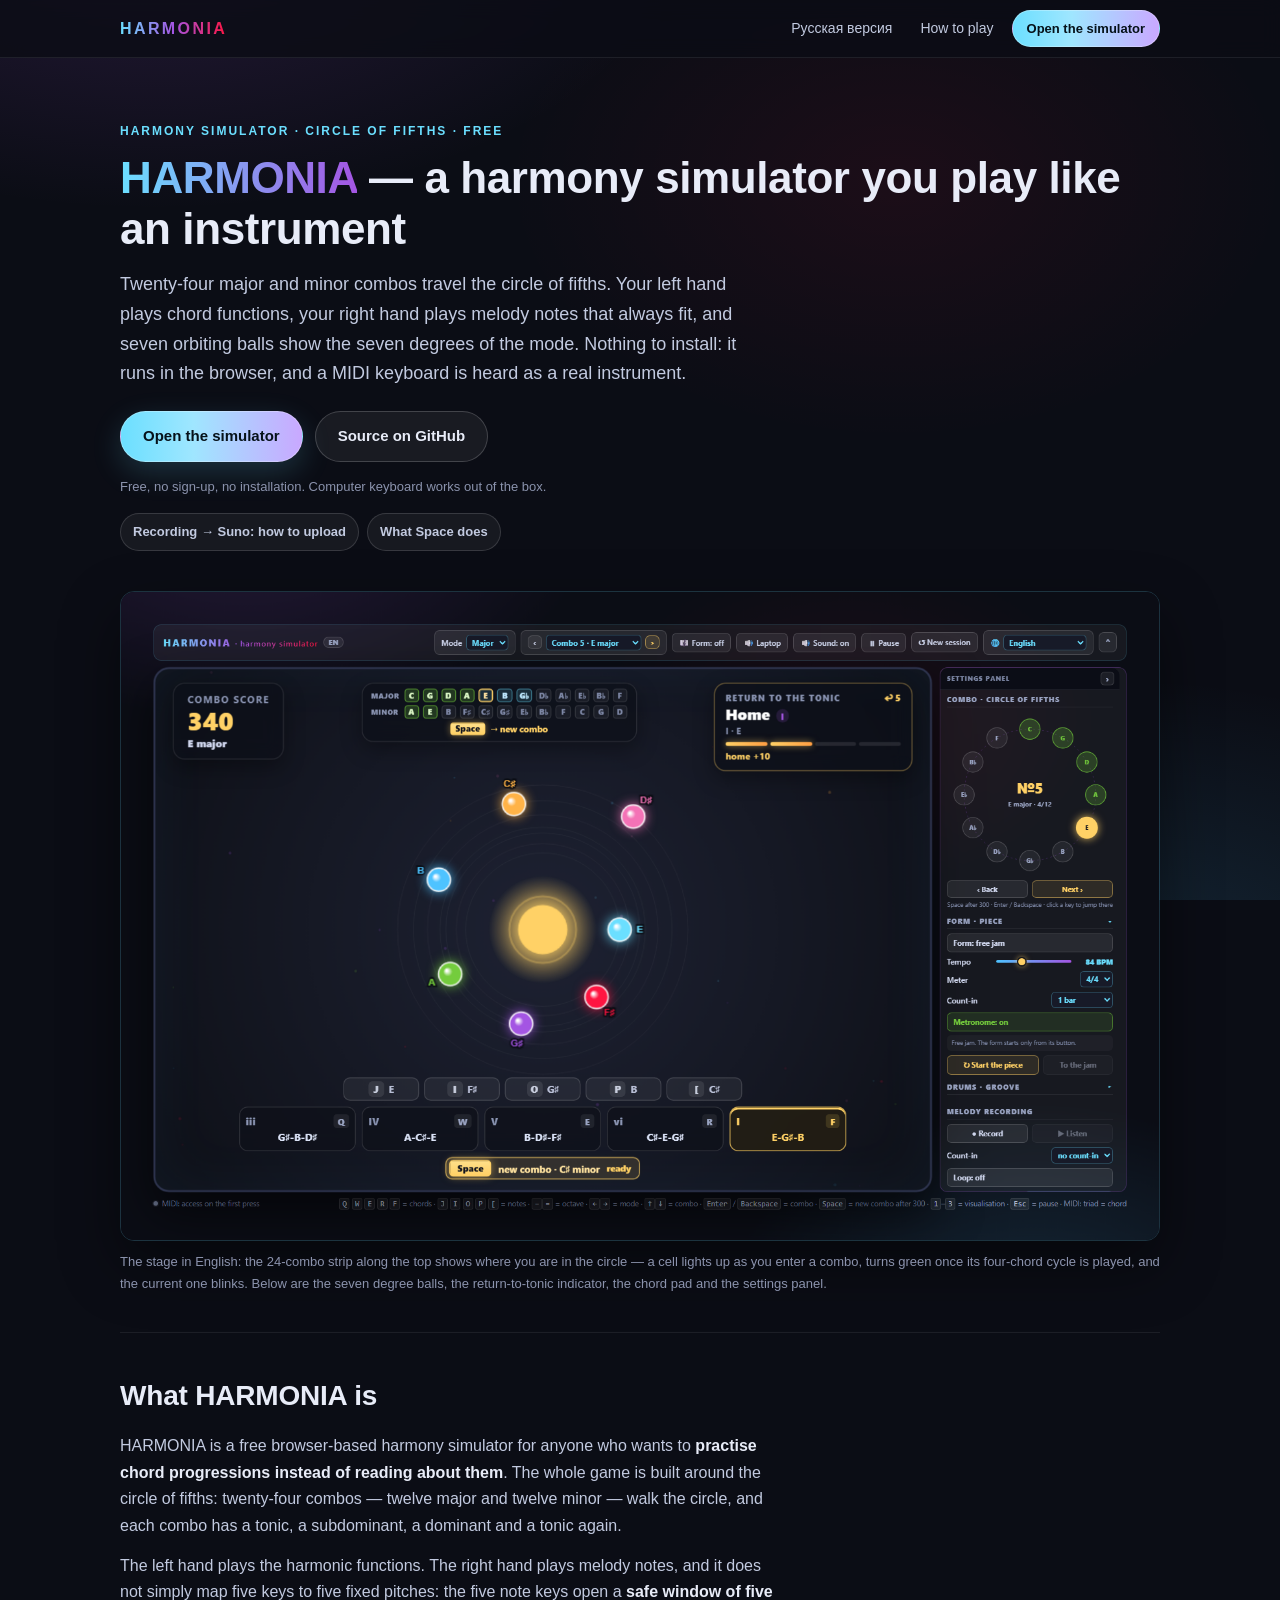
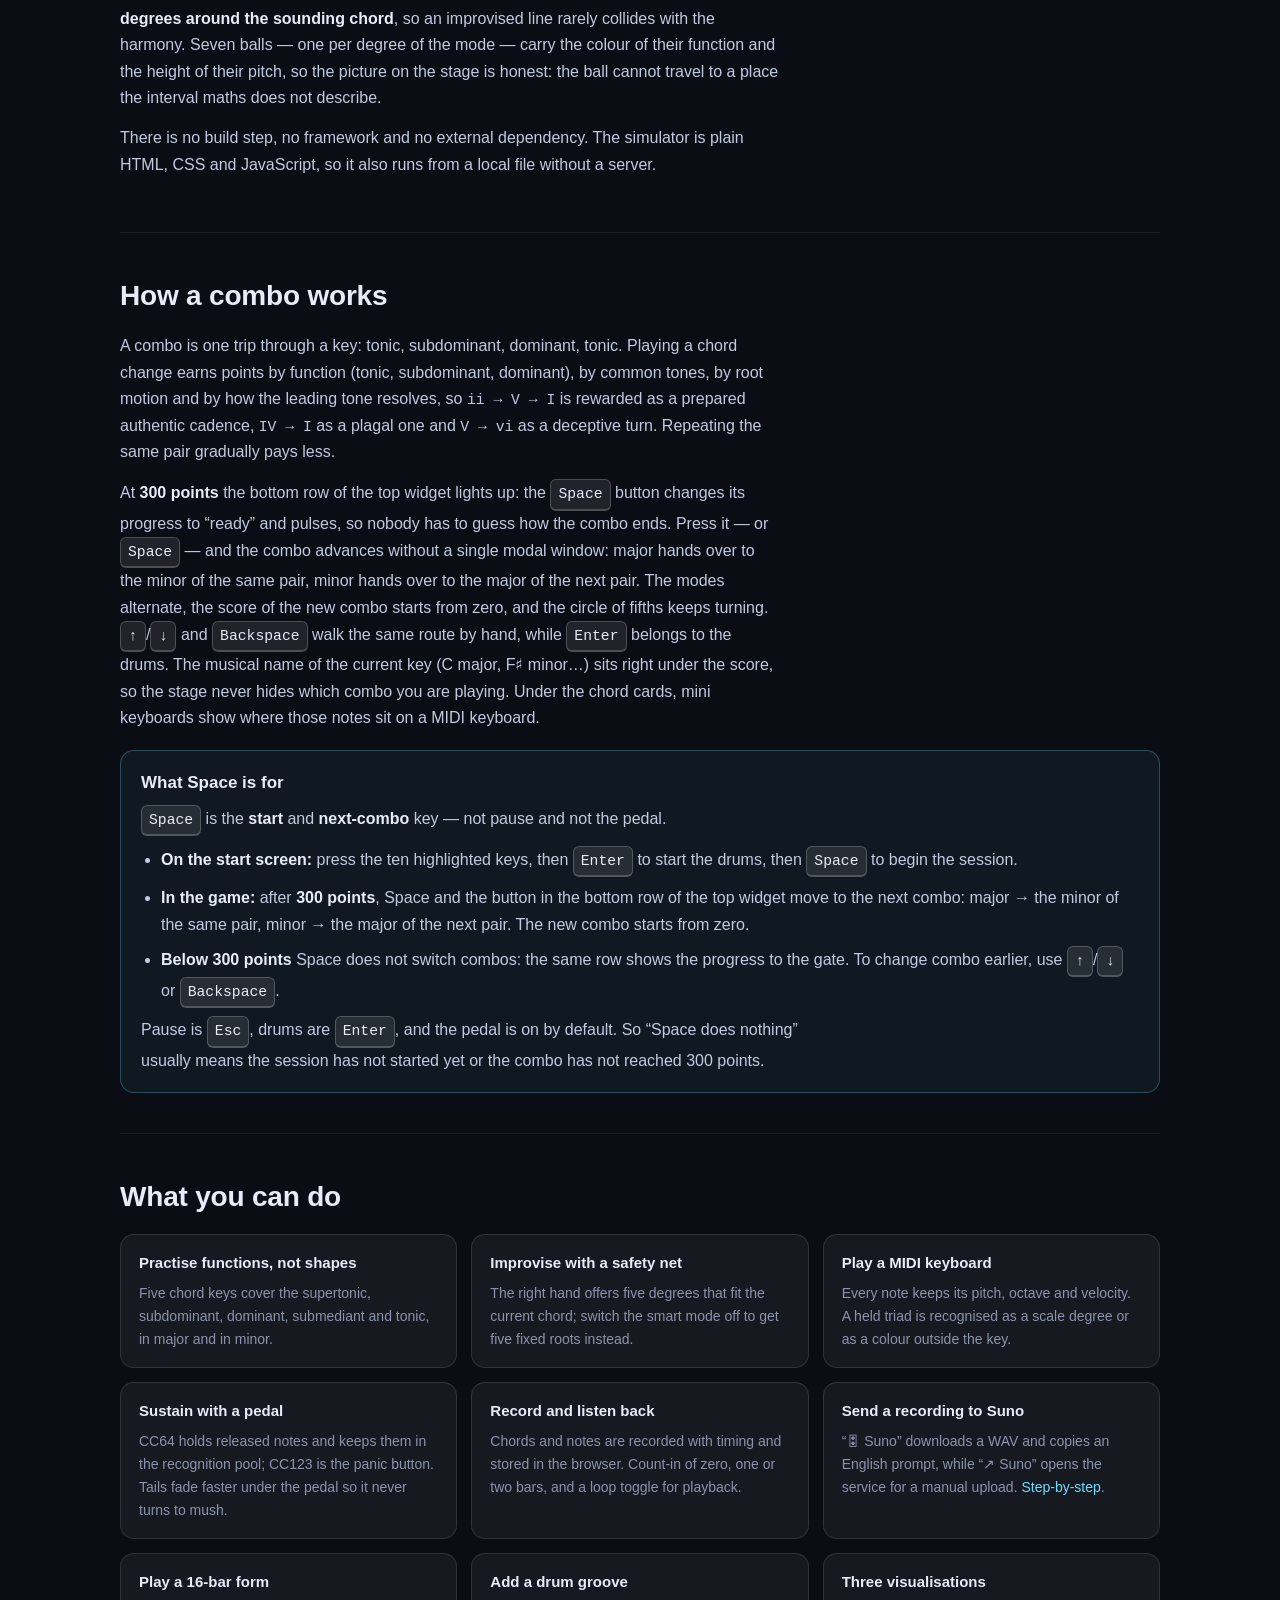
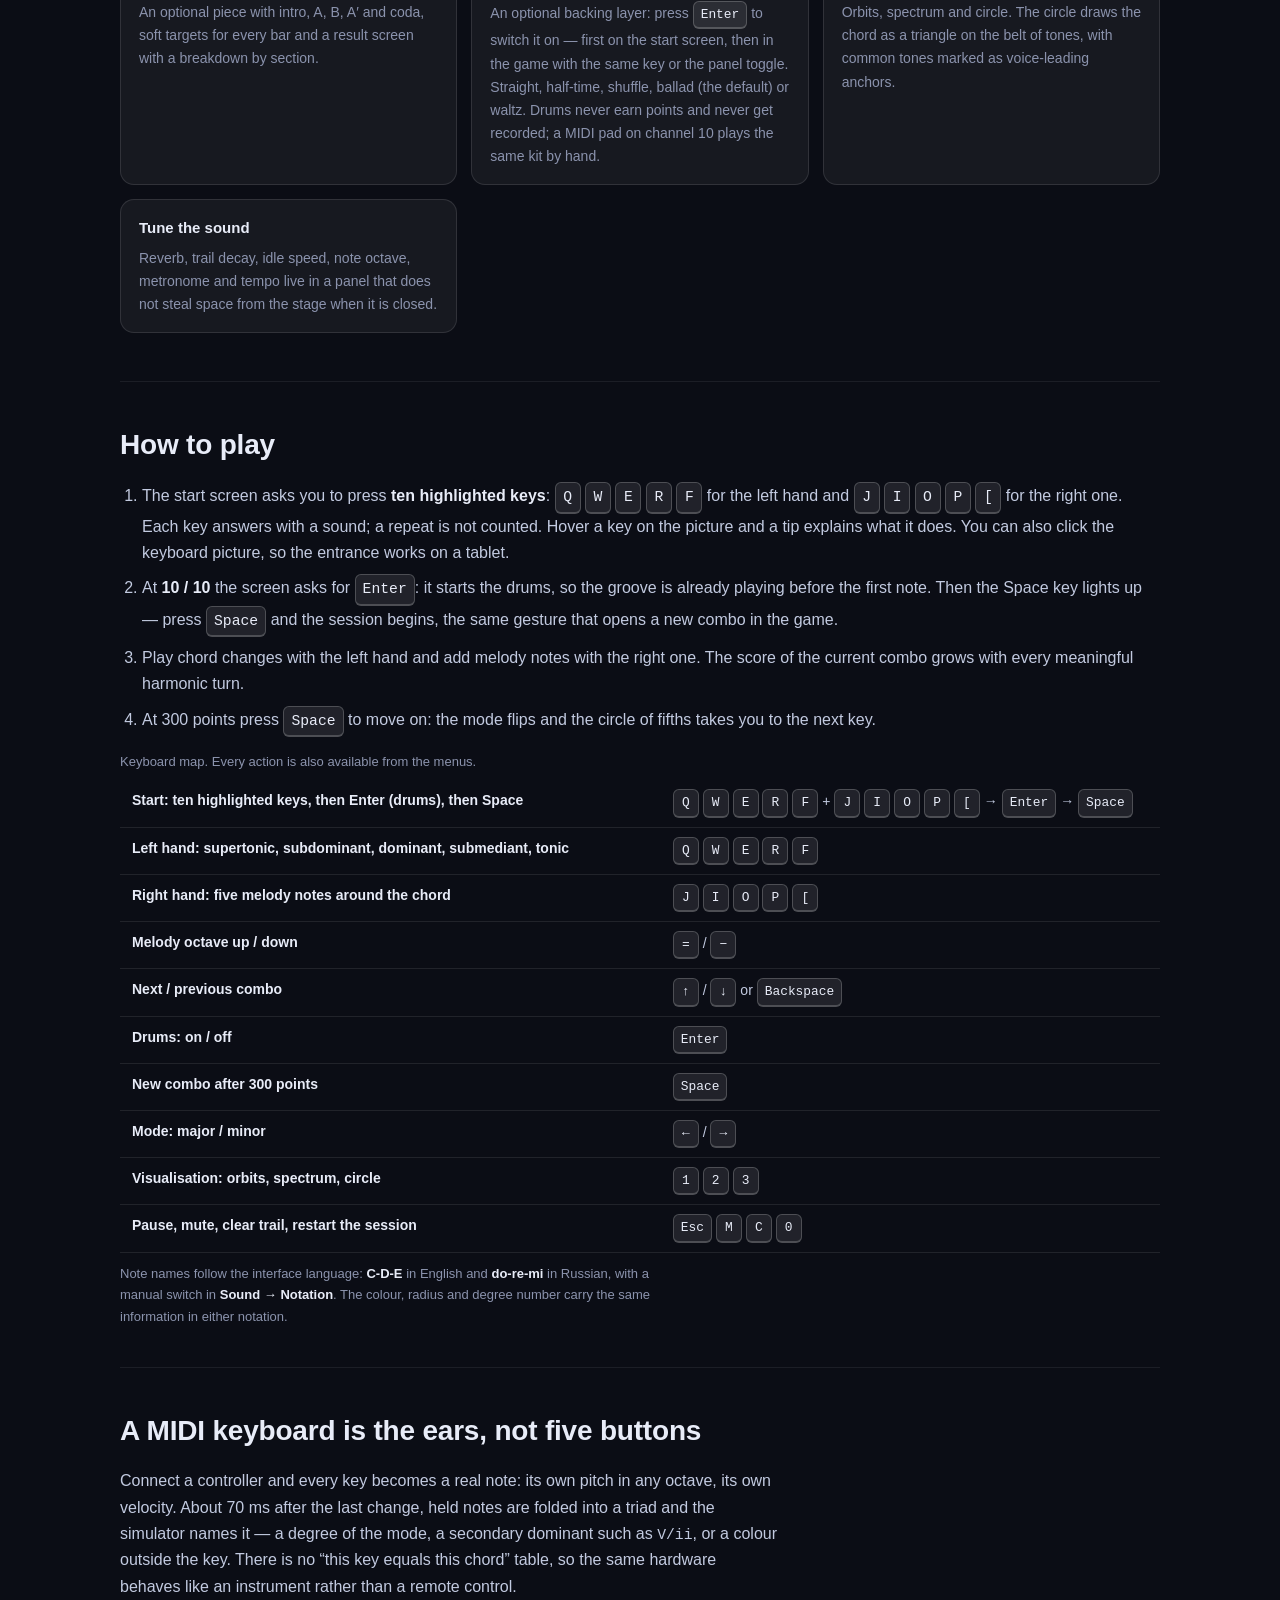
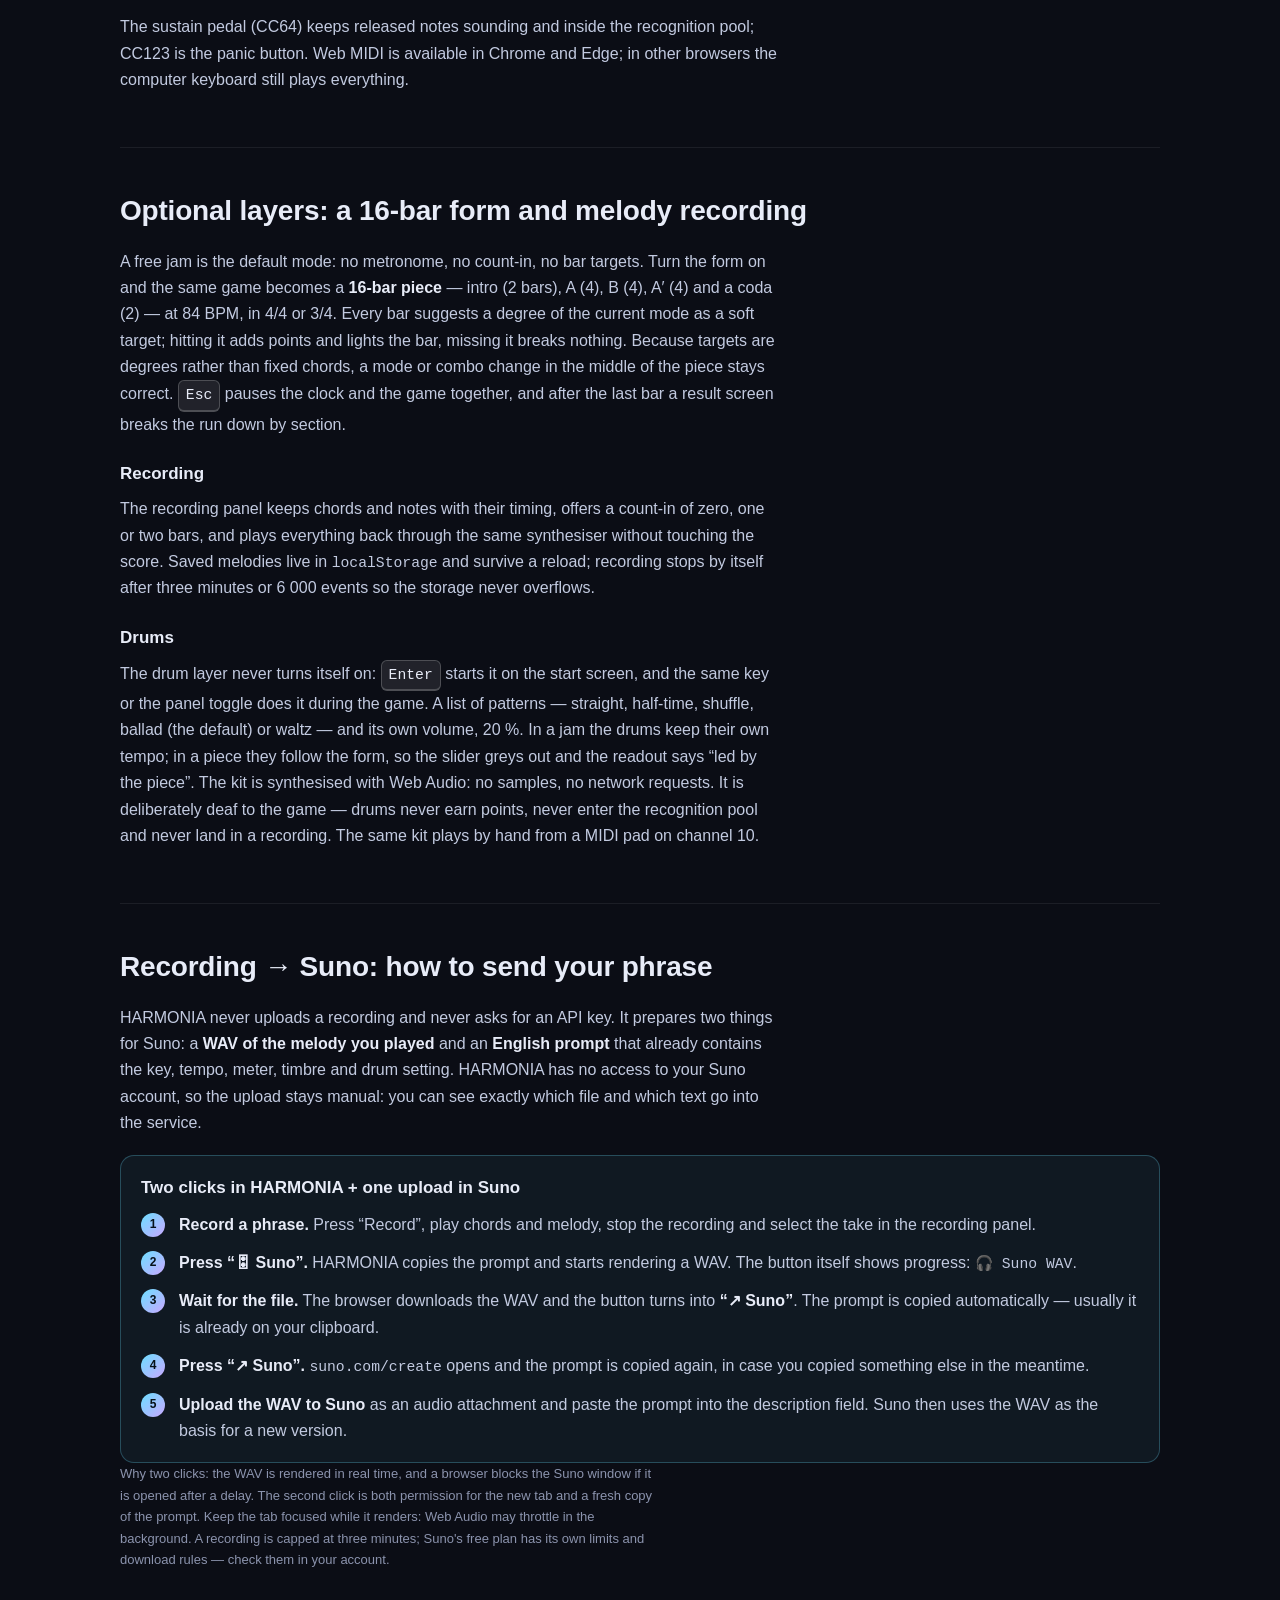
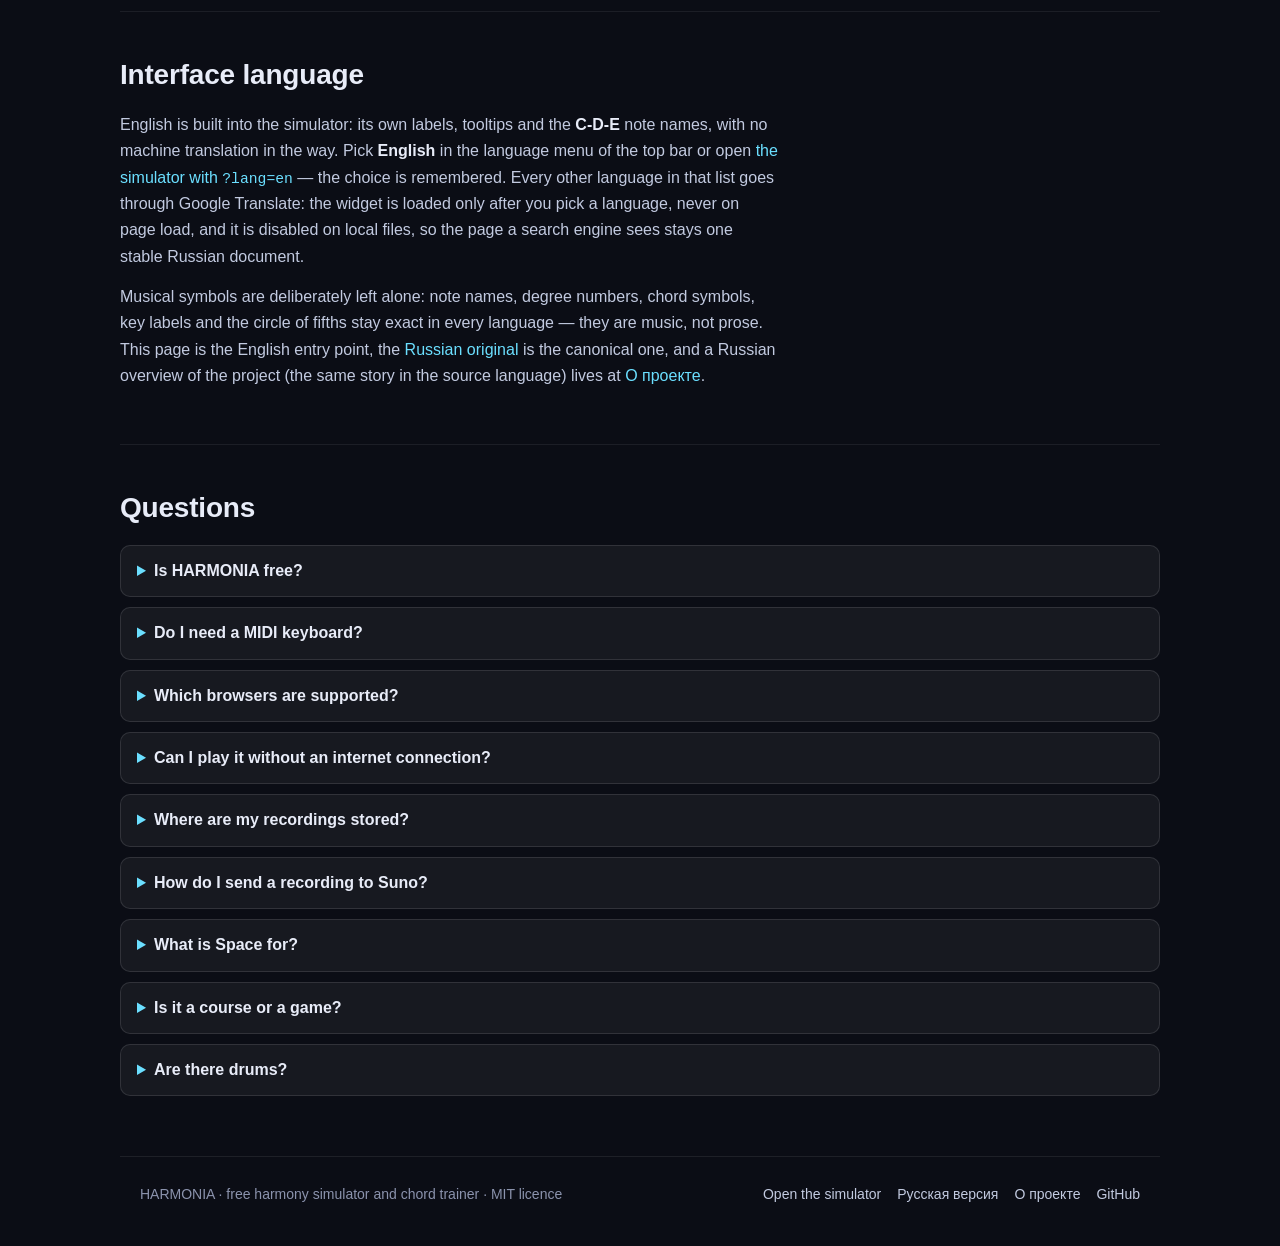
==== commit 248e0b21: "feat: merge combo route and Space into one top widget with MIDI key maps" ====
--- a/en/index.html
+++ b/en/index.html
@@ -25,7 +25,7 @@
   <meta property="og:title" content="HARMONIA — free online harmony simulator and chord trainer">
   <meta property="og:description" content="24 major and minor combos on the circle of fifths, chord functions under the left hand, smart melody notes under the right one, MIDI, melody recording and a two-click WAV hand-off to Suno. Plus what the Space key does.">
   <meta property="og:url" content="https://godspace.github.io/HARMONIA/en/">
-  <meta property="og:image" content="https://godspace.github.io/HARMONIA/docs/screenshot.png">
+  <meta property="og:image" content="https://godspace.github.io/HARMONIA/docs/screenshot-en.png">
   <meta property="og:image:type" content="image/png">
   <meta property="og:image:width" content="1600">
   <meta property="og:image:height" content="1000">
@@ -33,7 +33,7 @@
   <meta name="twitter:card" content="summary_large_image">
   <meta name="twitter:title" content="HARMONIA — free online harmony simulator and chord trainer">
   <meta name="twitter:description" content="24 major and minor combos on the circle of fifths, chord functions, smart melody notes, MIDI, melody recording and a two-click WAV hand-off to Suno — free, no sign-up.">
-  <meta name="twitter:image" content="https://godspace.github.io/HARMONIA/docs/screenshot.png">
+  <meta name="twitter:image" content="https://godspace.github.io/HARMONIA/docs/screenshot-en.png">
   <meta name="twitter:image:alt" content="HARMONIA — the simulator stage with seven degree balls, chord pad and settings panel">
 
   <link rel="stylesheet" href="../css/landing.css">
@@ -114,15 +114,15 @@
         a deceptive turn. Repeating the same pair gradually pays less.
       </p>
       <p>
-        At <b>300 points</b> the Space button starts pulsing under the chord cards, and a short line
-        next to the score changes from “300 more” to “Space → next combo”, so nobody has to guess
-        how the combo ends. Press it — or <kbd>Space</kbd> — and the combo advances without a single
-        modal window: major hands over to the minor of the same pair, minor hands over to the major
-        of the next pair. The modes alternate, the score of the new combo starts from zero, and the
-        circle of fifths keeps turning. <kbd>↑</kbd>/<kbd>↓</kbd> and <kbd>Backspace</kbd> walk the
-        same route by hand, while <kbd>Enter</kbd> belongs to the drums. The musical name of the
-        current key (C major, F♯ minor…) sits right under the
-        score, so the stage never hides which combo you are playing.
+        At <b>300 points</b> the bottom row of the top widget lights up: the <kbd>Space</kbd> button
+        changes its progress to “ready” and pulses, so nobody has to guess how the combo ends. Press
+        it — or <kbd>Space</kbd> — and the combo advances without a single modal window: major hands
+        over to the minor of the same pair, minor hands over to the major of the next pair. The modes
+        alternate, the score of the new combo starts from zero, and the circle of fifths keeps
+        turning. <kbd>↑</kbd>/<kbd>↓</kbd> and <kbd>Backspace</kbd> walk the same route by hand,
+        while <kbd>Enter</kbd> belongs to the drums. The musical name of the current key
+        (C major, F♯ minor…) sits right under the score, so the stage never hides which combo you are
+        playing. Under the chord cards, mini keyboards show where those notes sit on a MIDI keyboard.
       </p>
 
       <div class="callout" id="space">
@@ -133,12 +133,13 @@
           <li><b>On the start screen:</b> press the ten highlighted keys, then
             <kbd>Enter</kbd> to start the drums, then <kbd>Space</kbd> to begin the
             session.</li>
-          <li><b>In the game:</b> after <b>300 points</b>, Space and the button under
-            the chord cards move to the next combo: major → the minor of the same pair,
-            minor → the major of the next pair. The new combo starts from zero.</li>
-          <li><b>Below 300 points</b> Space does not switch combos: the hint next to the
-            score shows how many points are left. To change combo earlier, use
-            <kbd>↑</kbd>/<kbd>↓</kbd> or <kbd>Backspace</kbd>.</li>
+          <li><b>In the game:</b> after <b>300 points</b>, Space and the button in the
+            bottom row of the top widget move to the next combo: major → the minor of
+            the same pair, minor → the major of the next pair. The new combo starts from
+            zero.</li>
+          <li><b>Below 300 points</b> Space does not switch combos: the same row shows the
+            progress to the gate. To change combo earlier, use <kbd>↑</kbd>/<kbd>↓</kbd>
+            or <kbd>Backspace</kbd>.</li>
         </ul>
         <p>Pause is <kbd>Esc</kbd>, drums are <kbd>Enter</kbd>, and the pedal is on by
           default. So “Space does nothing” usually means the session has not started yet
@@ -437,7 +438,7 @@
         "isAccessibleForFree": true,
         "offers": { "@type": "Offer", "price": "0", "priceCurrency": "USD" },
         "license": "https://opensource.org/licenses/MIT",
-        "screenshot": "https://godspace.github.io/HARMONIA/docs/screenshot.png",
+        "screenshot": "https://godspace.github.io/HARMONIA/docs/screenshot-en.png",
         "isBasedOn": "https://godspace.github.io/HARMONIA/",
         "sameAs": "https://github.com/godspace/HARMONIA"
       },
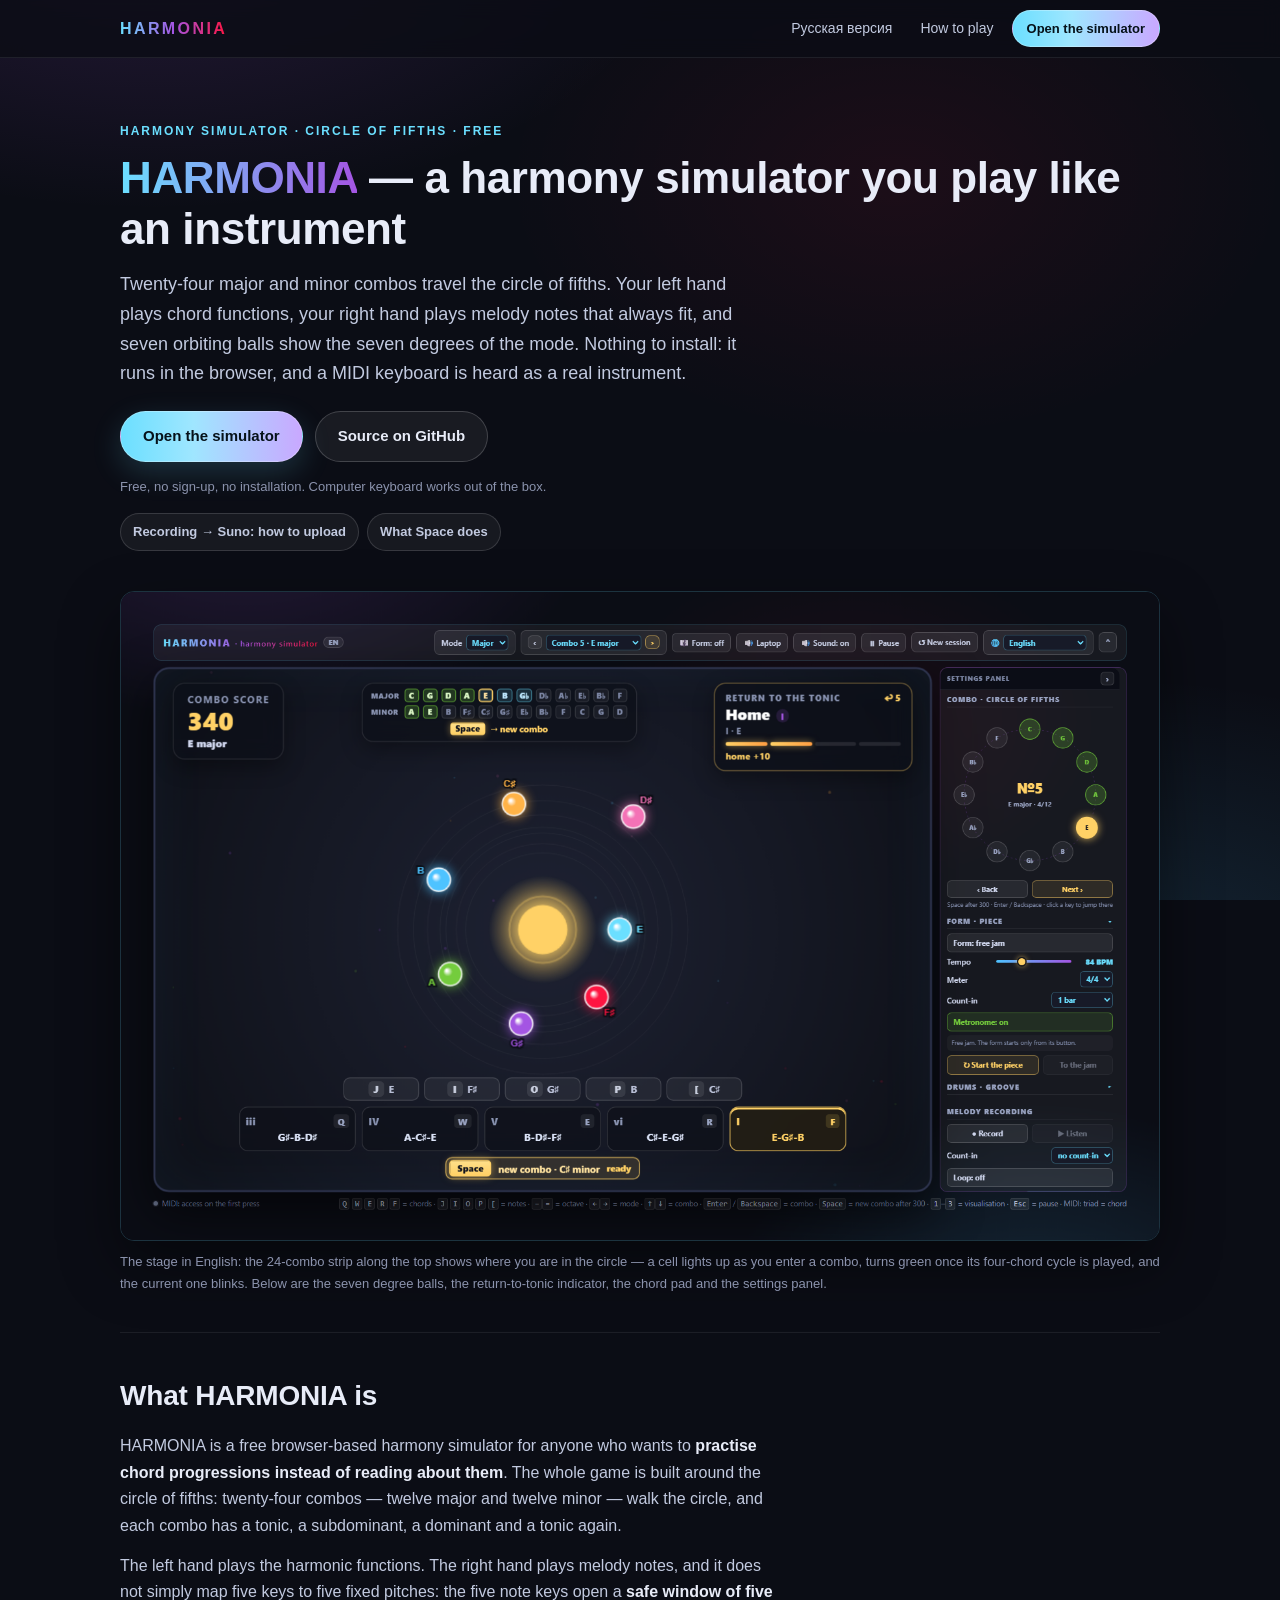
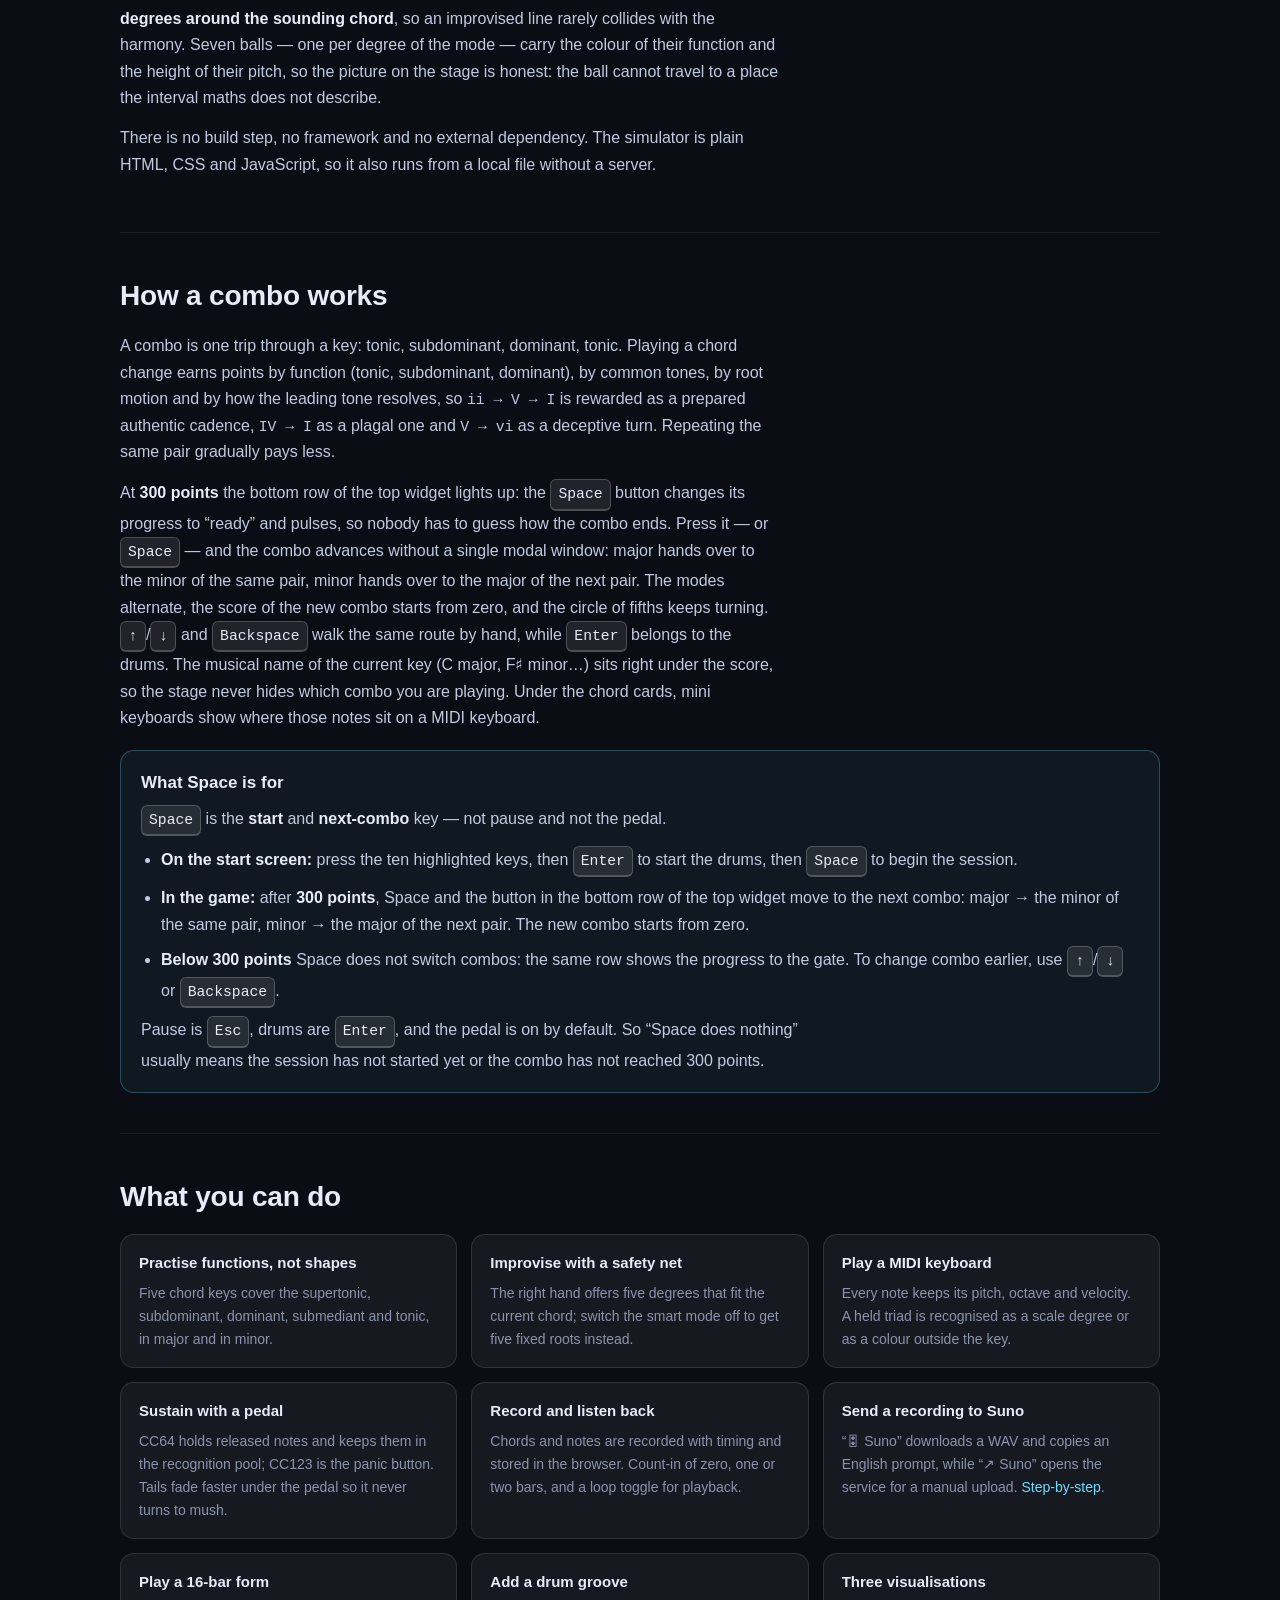
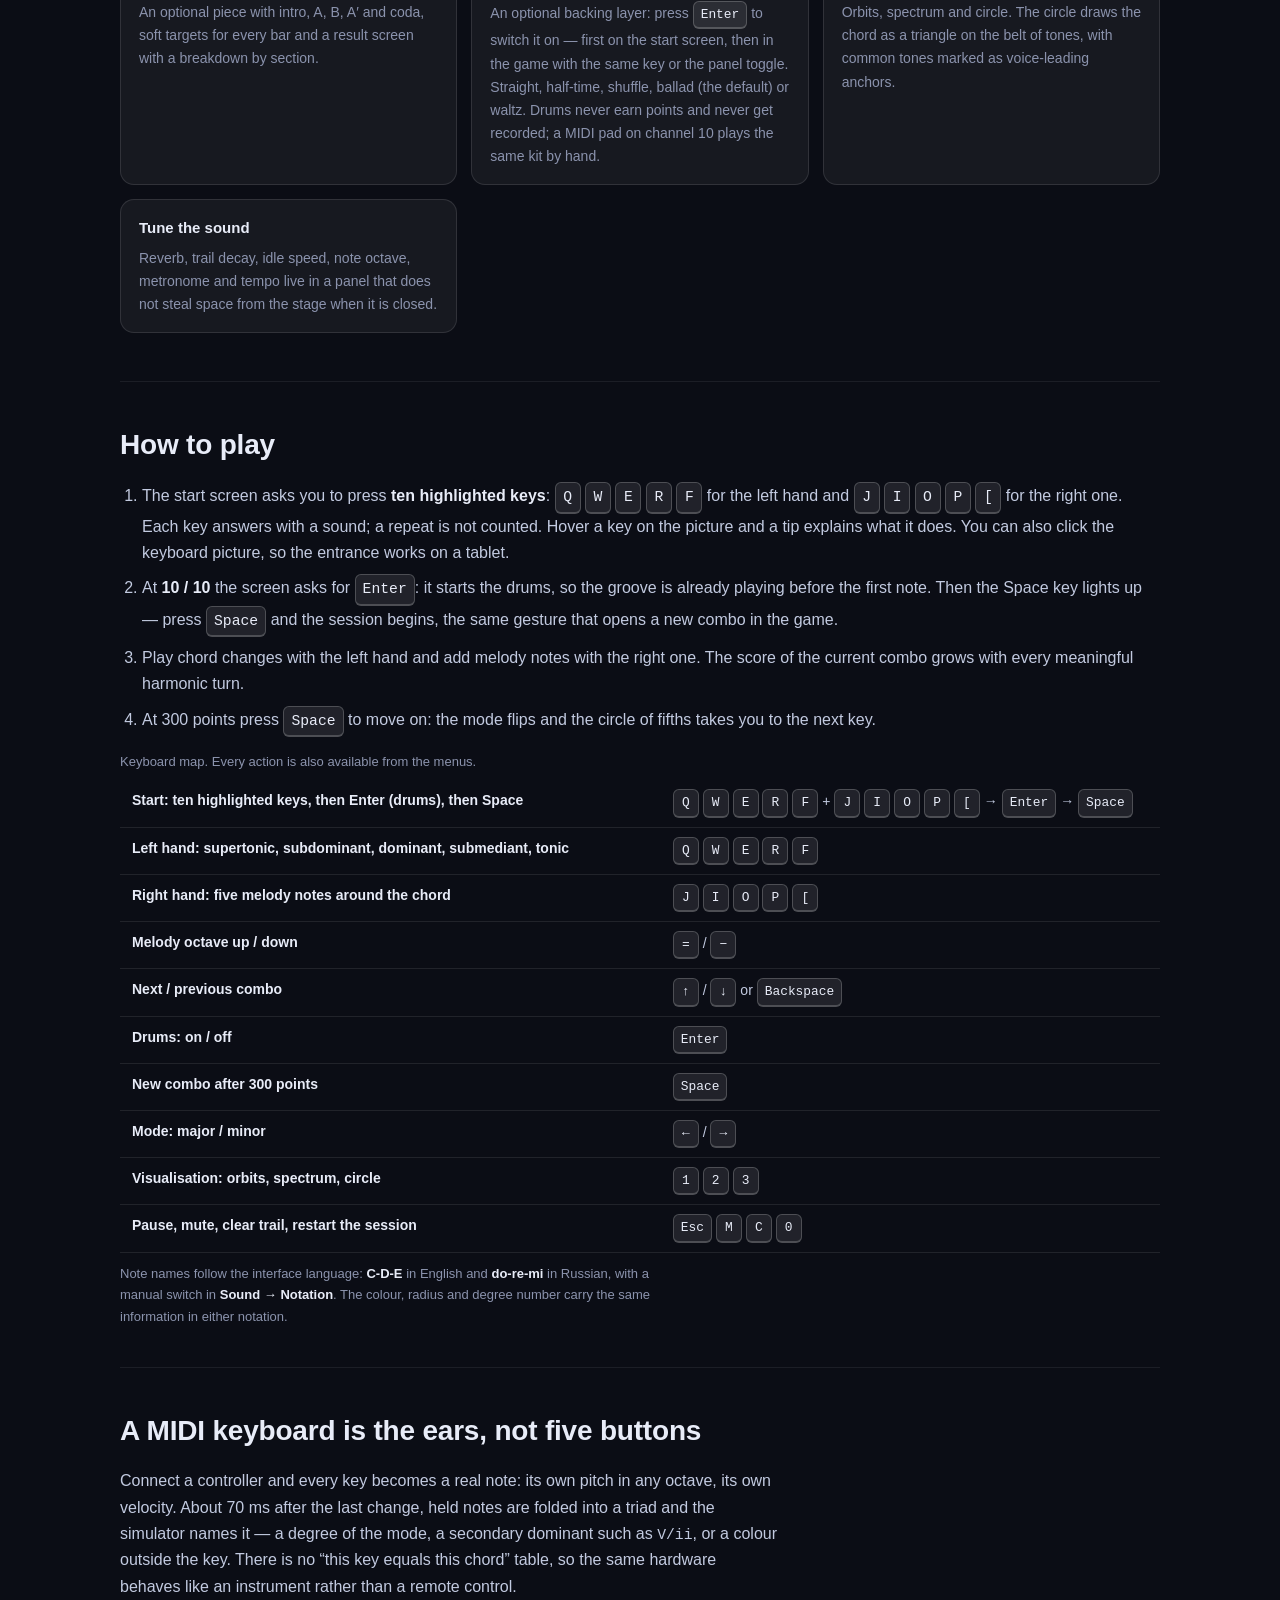
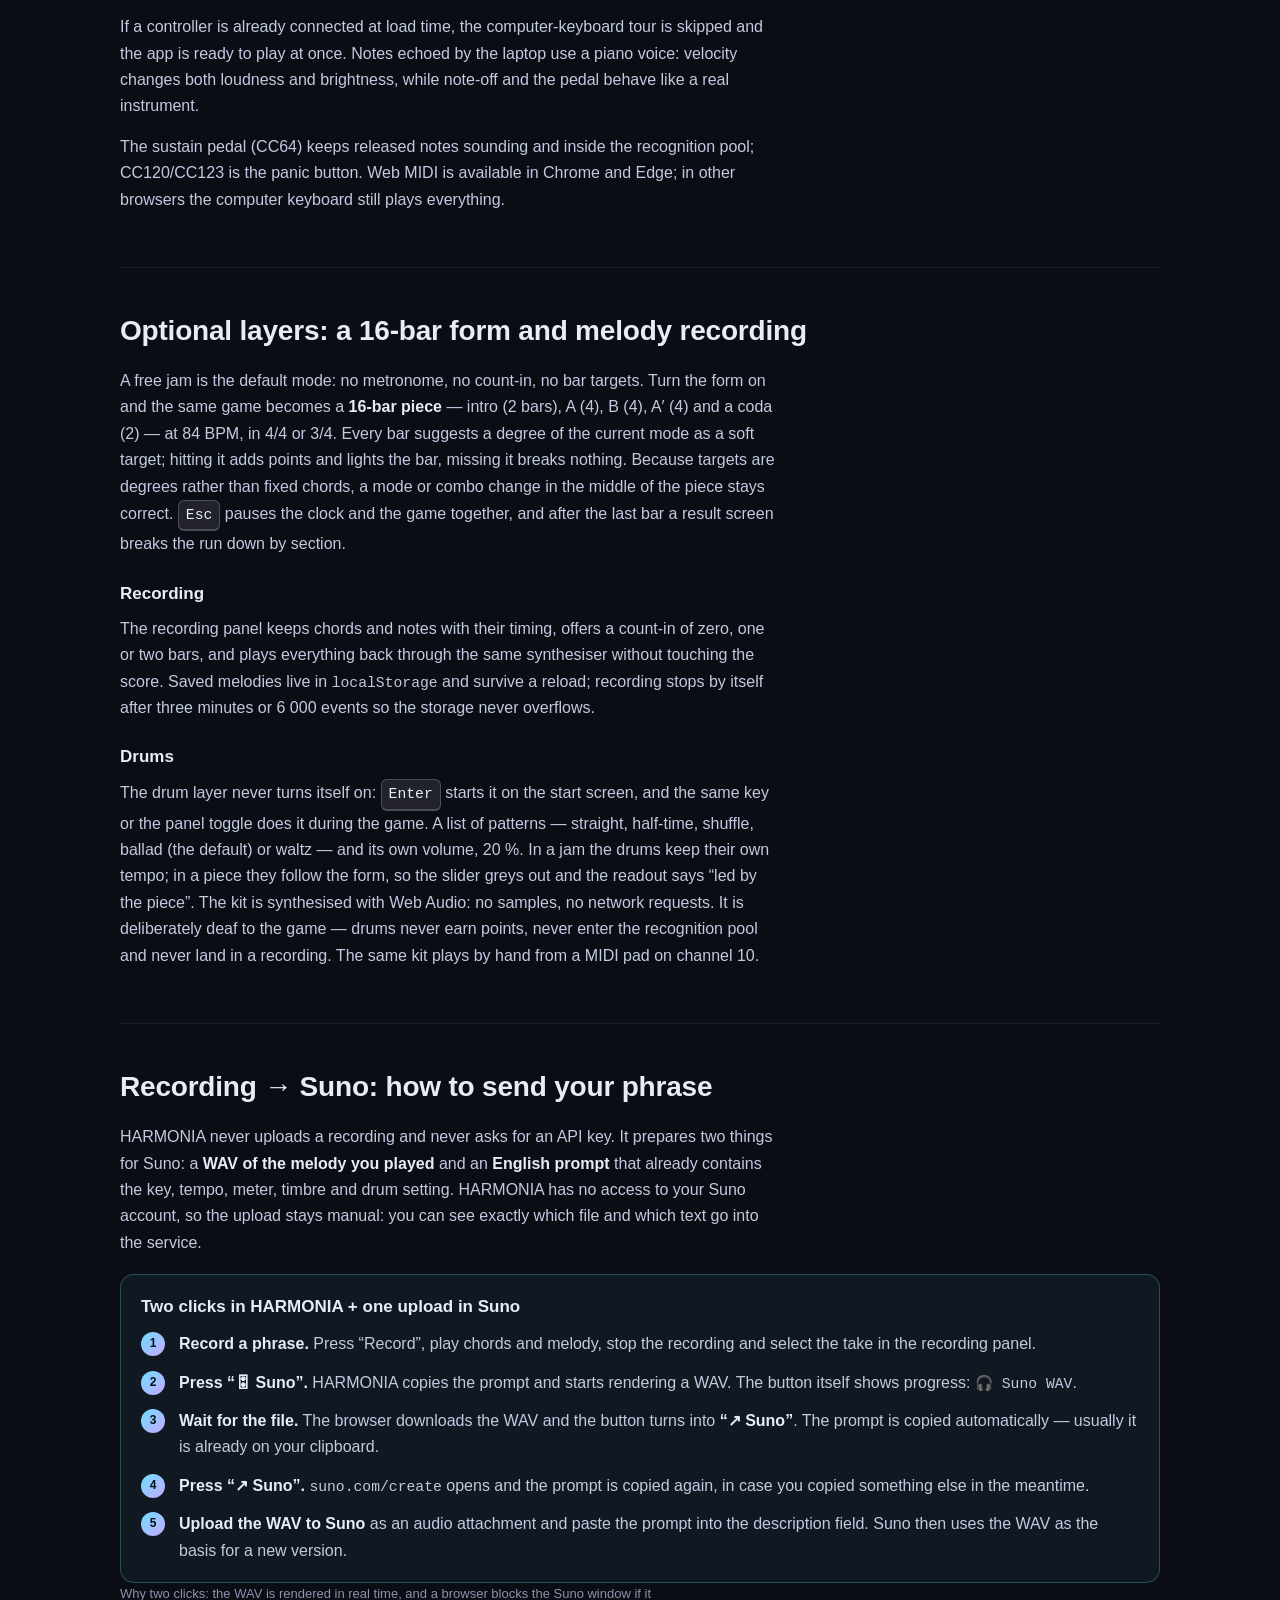
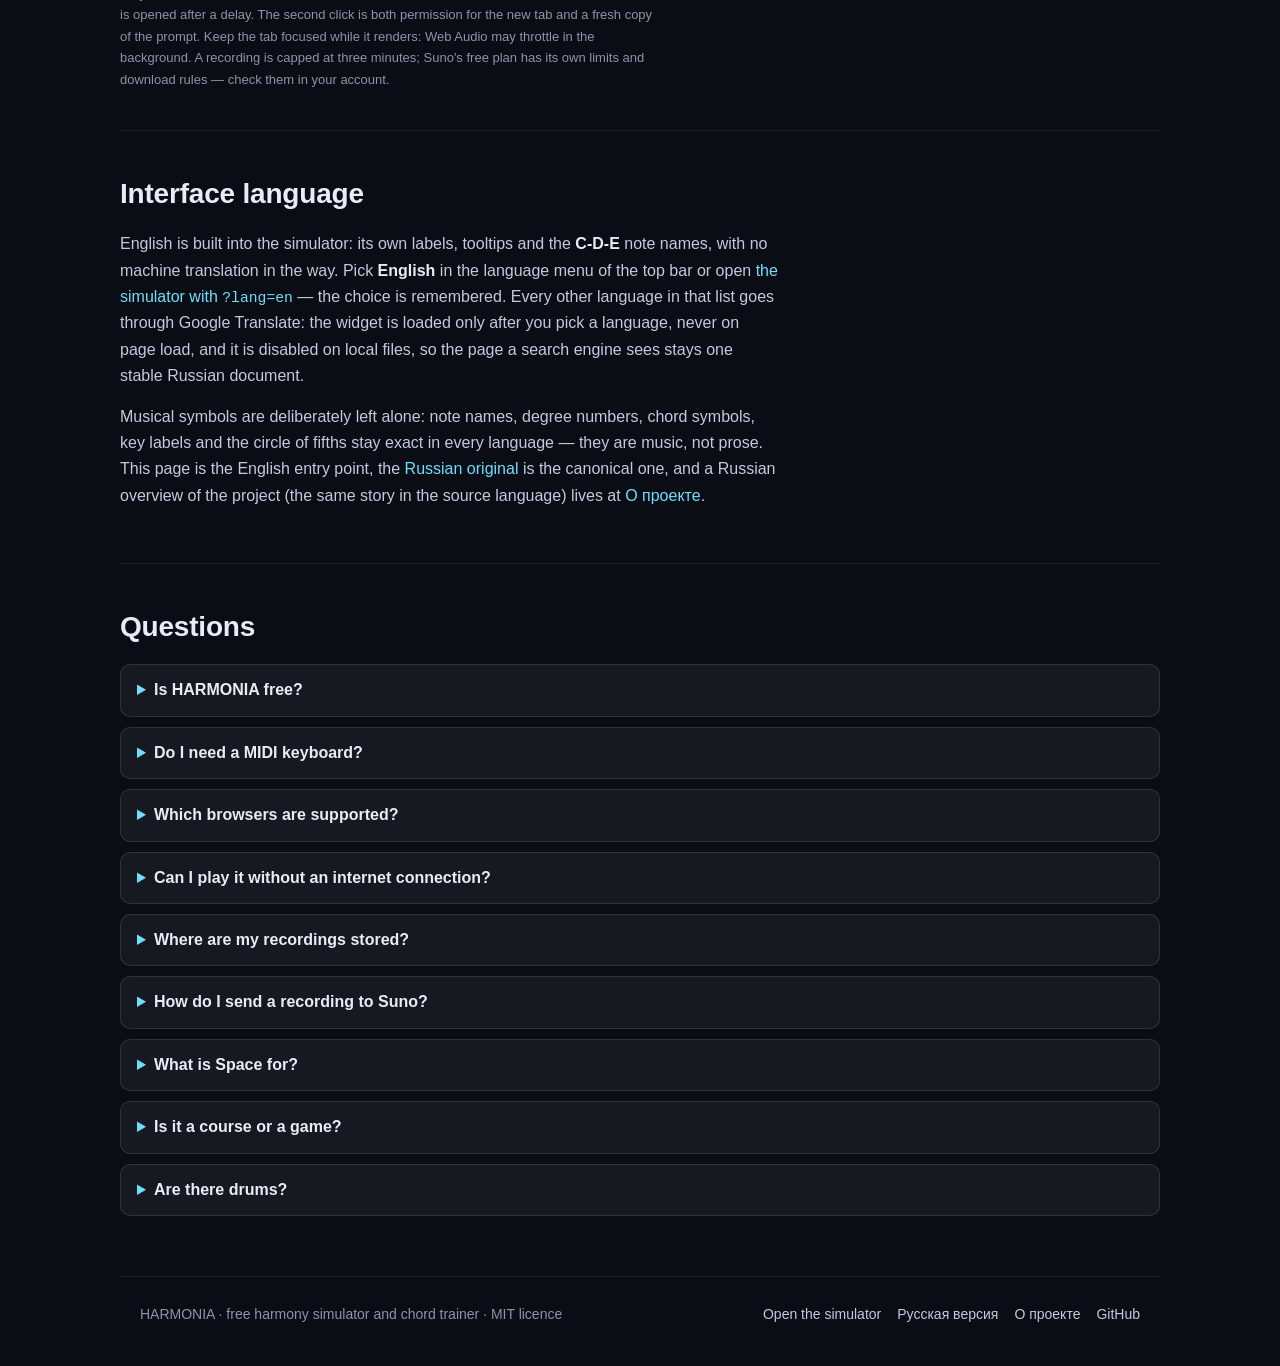
==== commit 61b9dae7: "Refine MIDI startup and piano voice Skip the computer-keyboard drill when a MIDI input is connected," ====
--- a/en/index.html
+++ b/en/index.html
@@ -255,9 +255,15 @@
         hardware behaves like an instrument rather than a remote control.
       </p>
       <p>
+        If a controller is already connected at load time, the computer-keyboard tour is skipped and
+        the app is ready to play at once. Notes echoed by the laptop use a piano voice: velocity
+        changes both loudness and brightness, while note-off and the pedal behave like a real
+        instrument.
+      </p>
+      <p>
         The sustain pedal (CC64) keeps released notes sounding and inside the recognition pool;
-        CC123 is the panic button. Web MIDI is available in Chrome and Edge; in other browsers the
-        computer keyboard still plays everything.
+        CC120/CC123 is the panic button. Web MIDI is available in Chrome and Edge; in other browsers
+        the computer keyboard still plays everything.
       </p>
     </section>
 
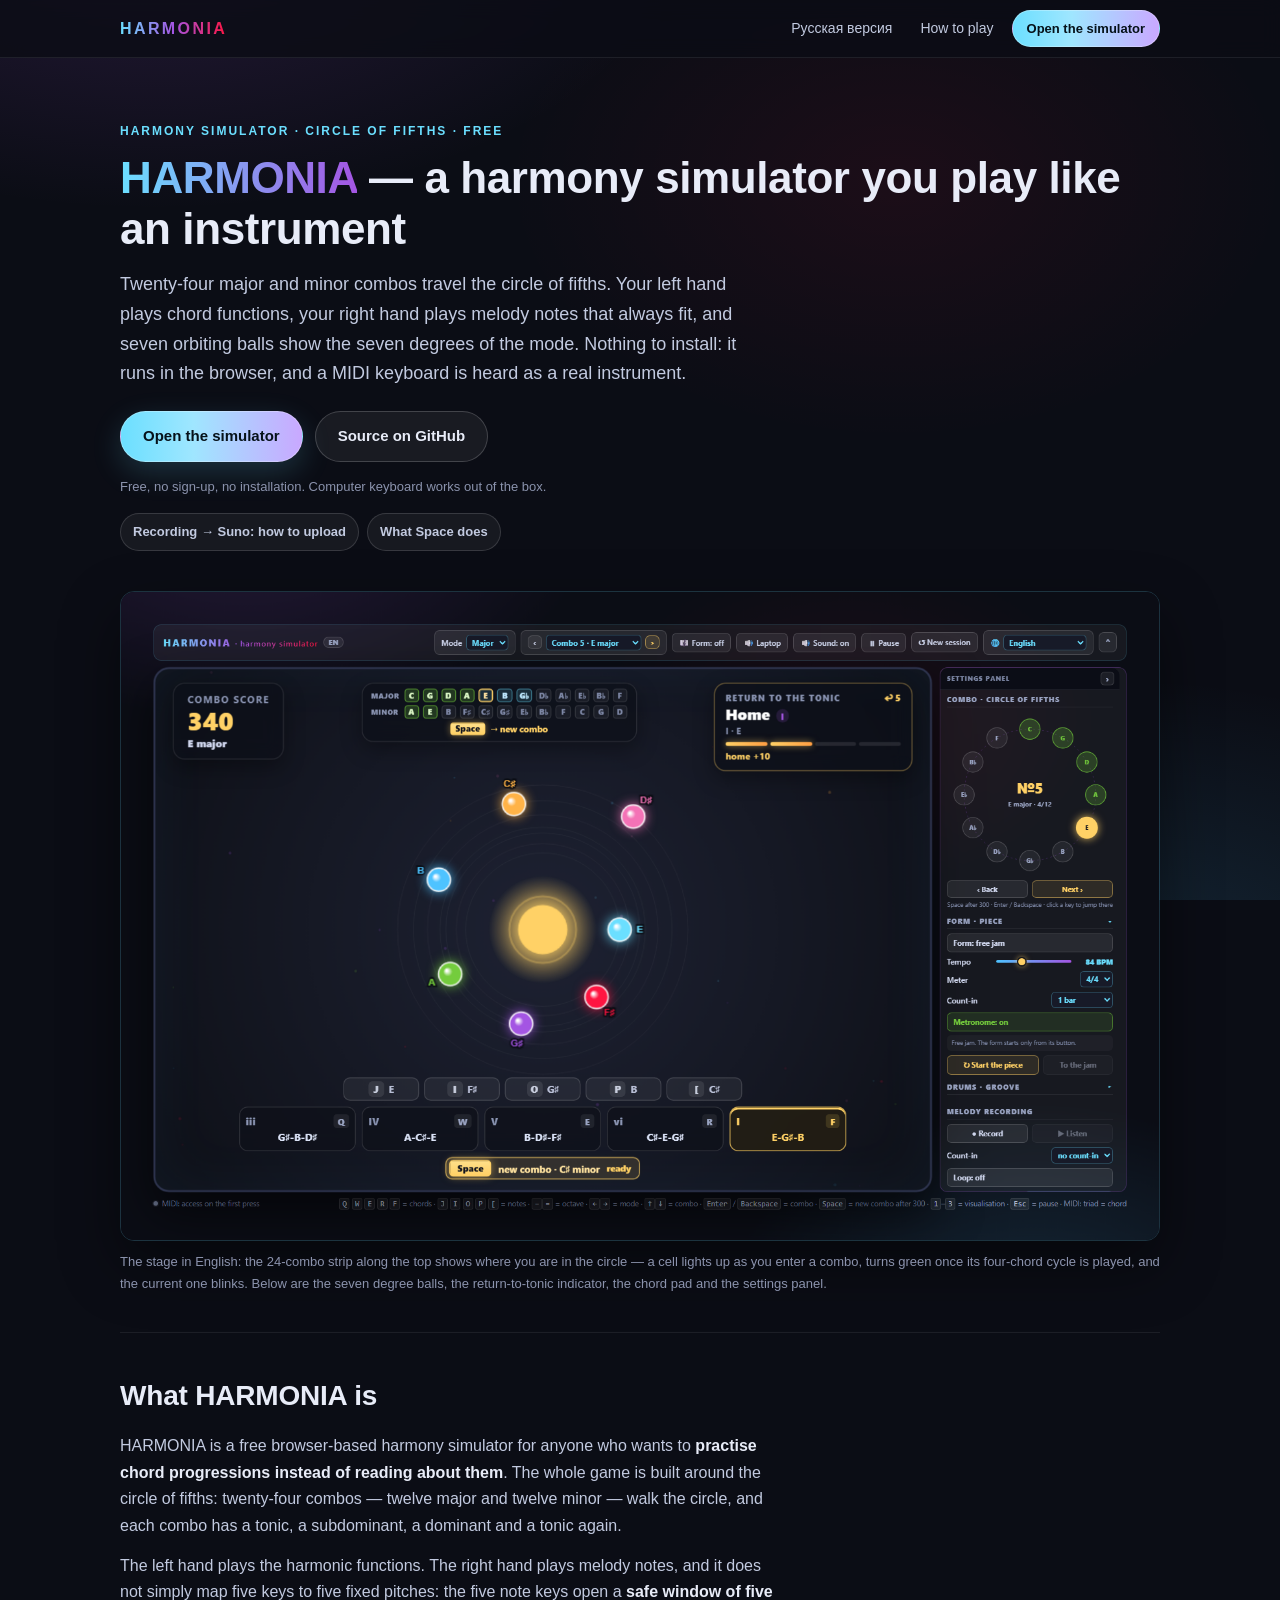
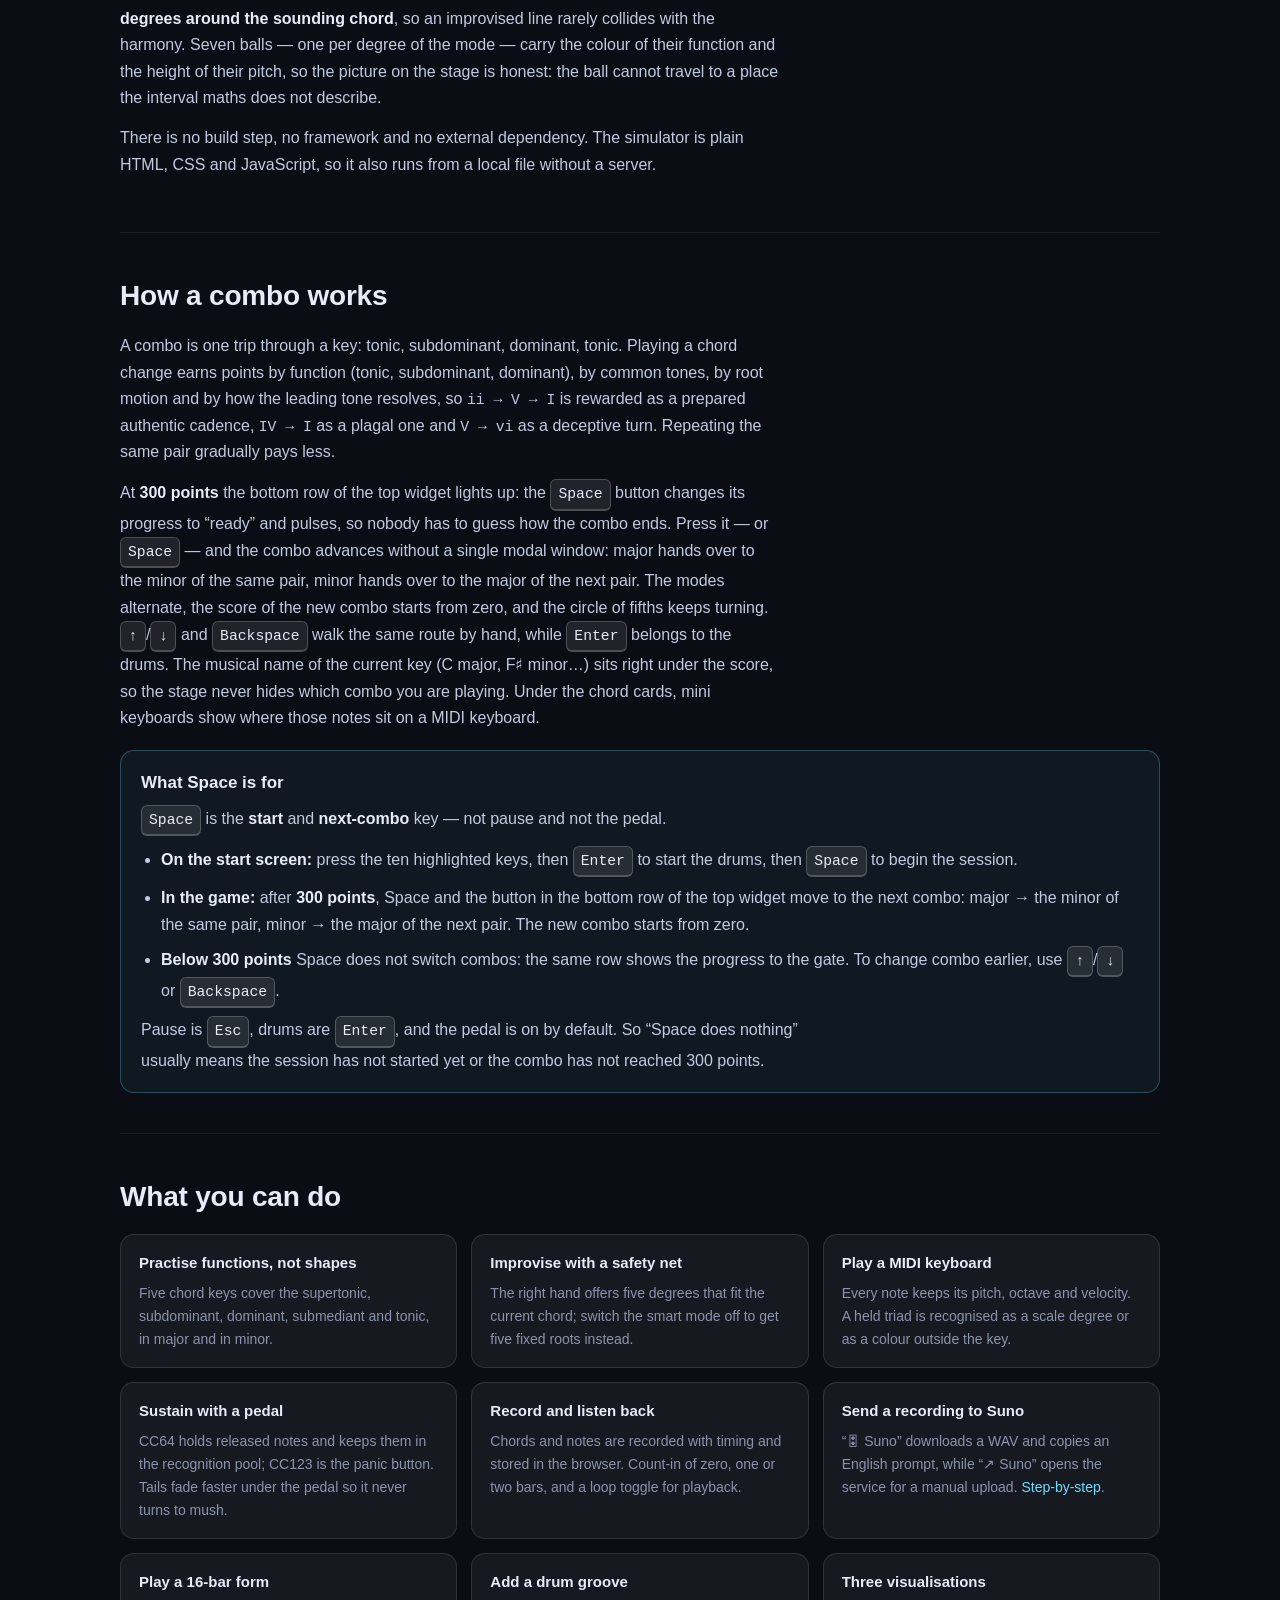
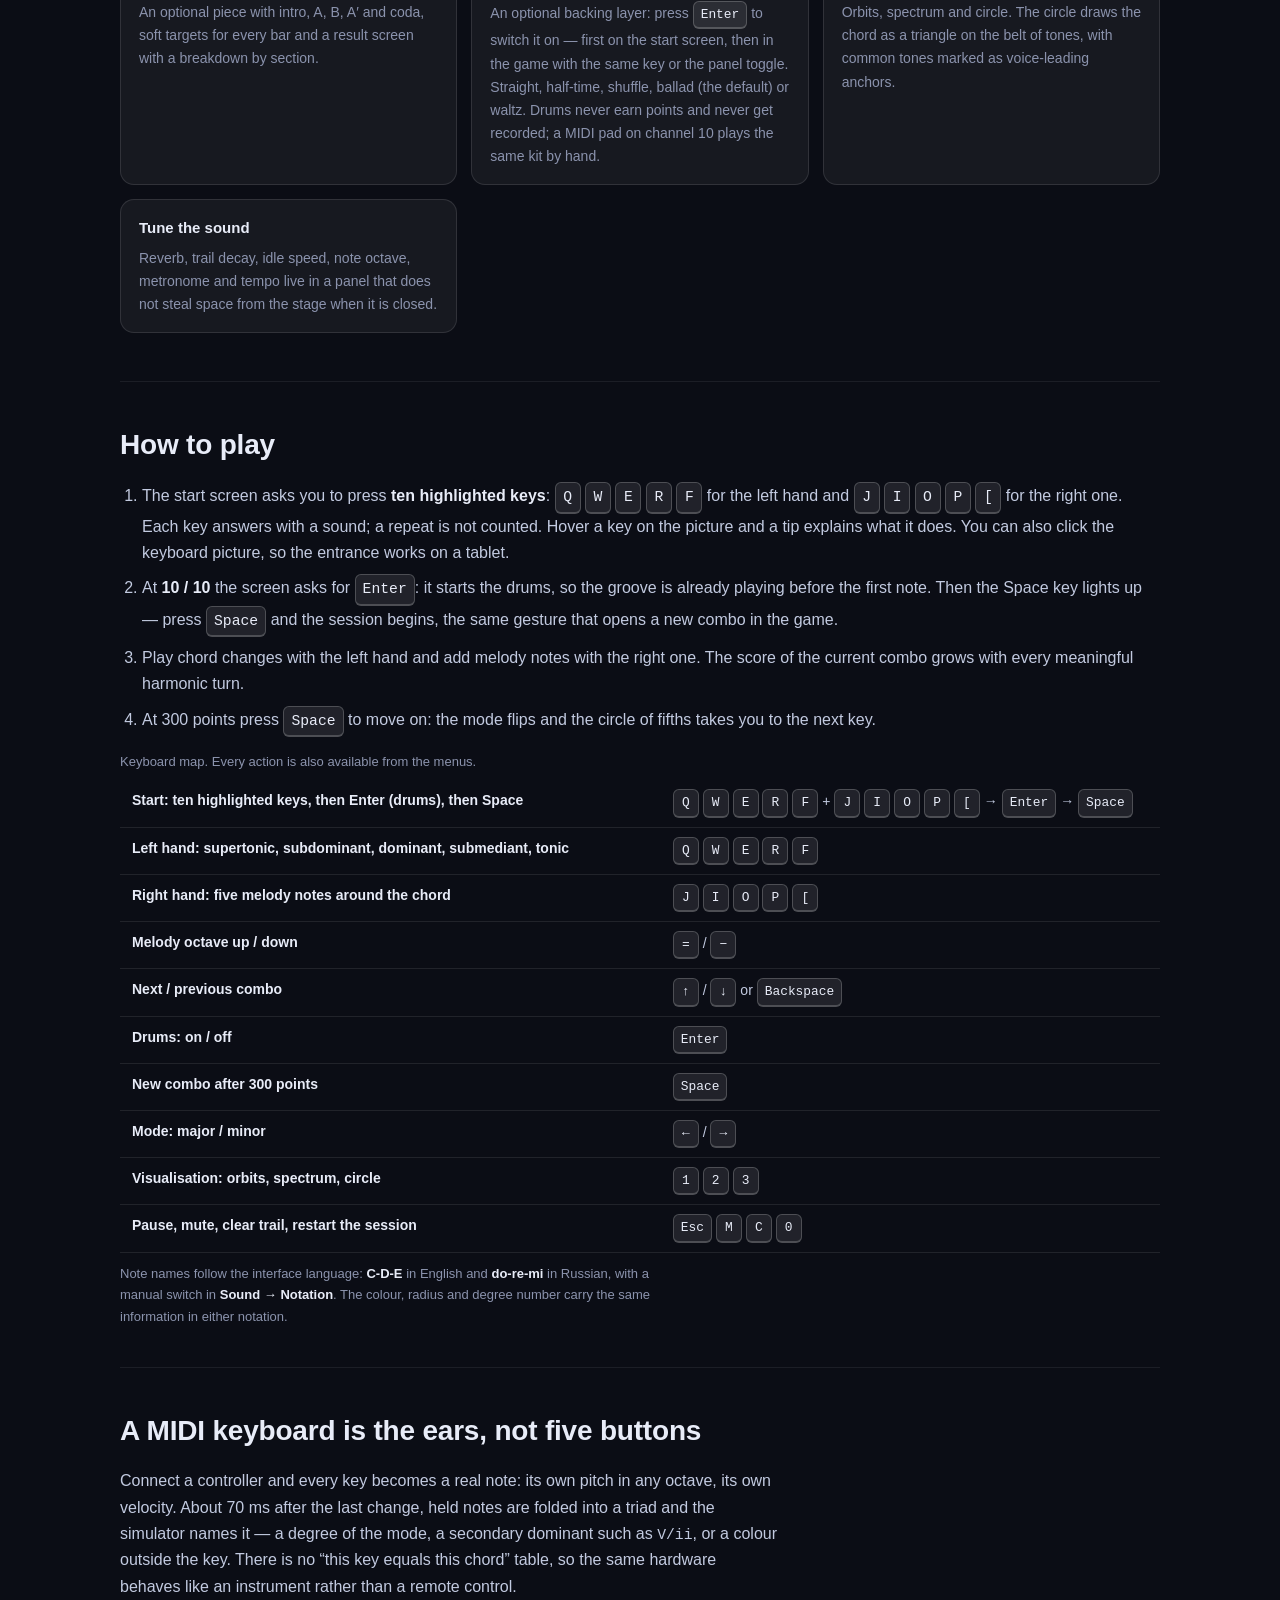
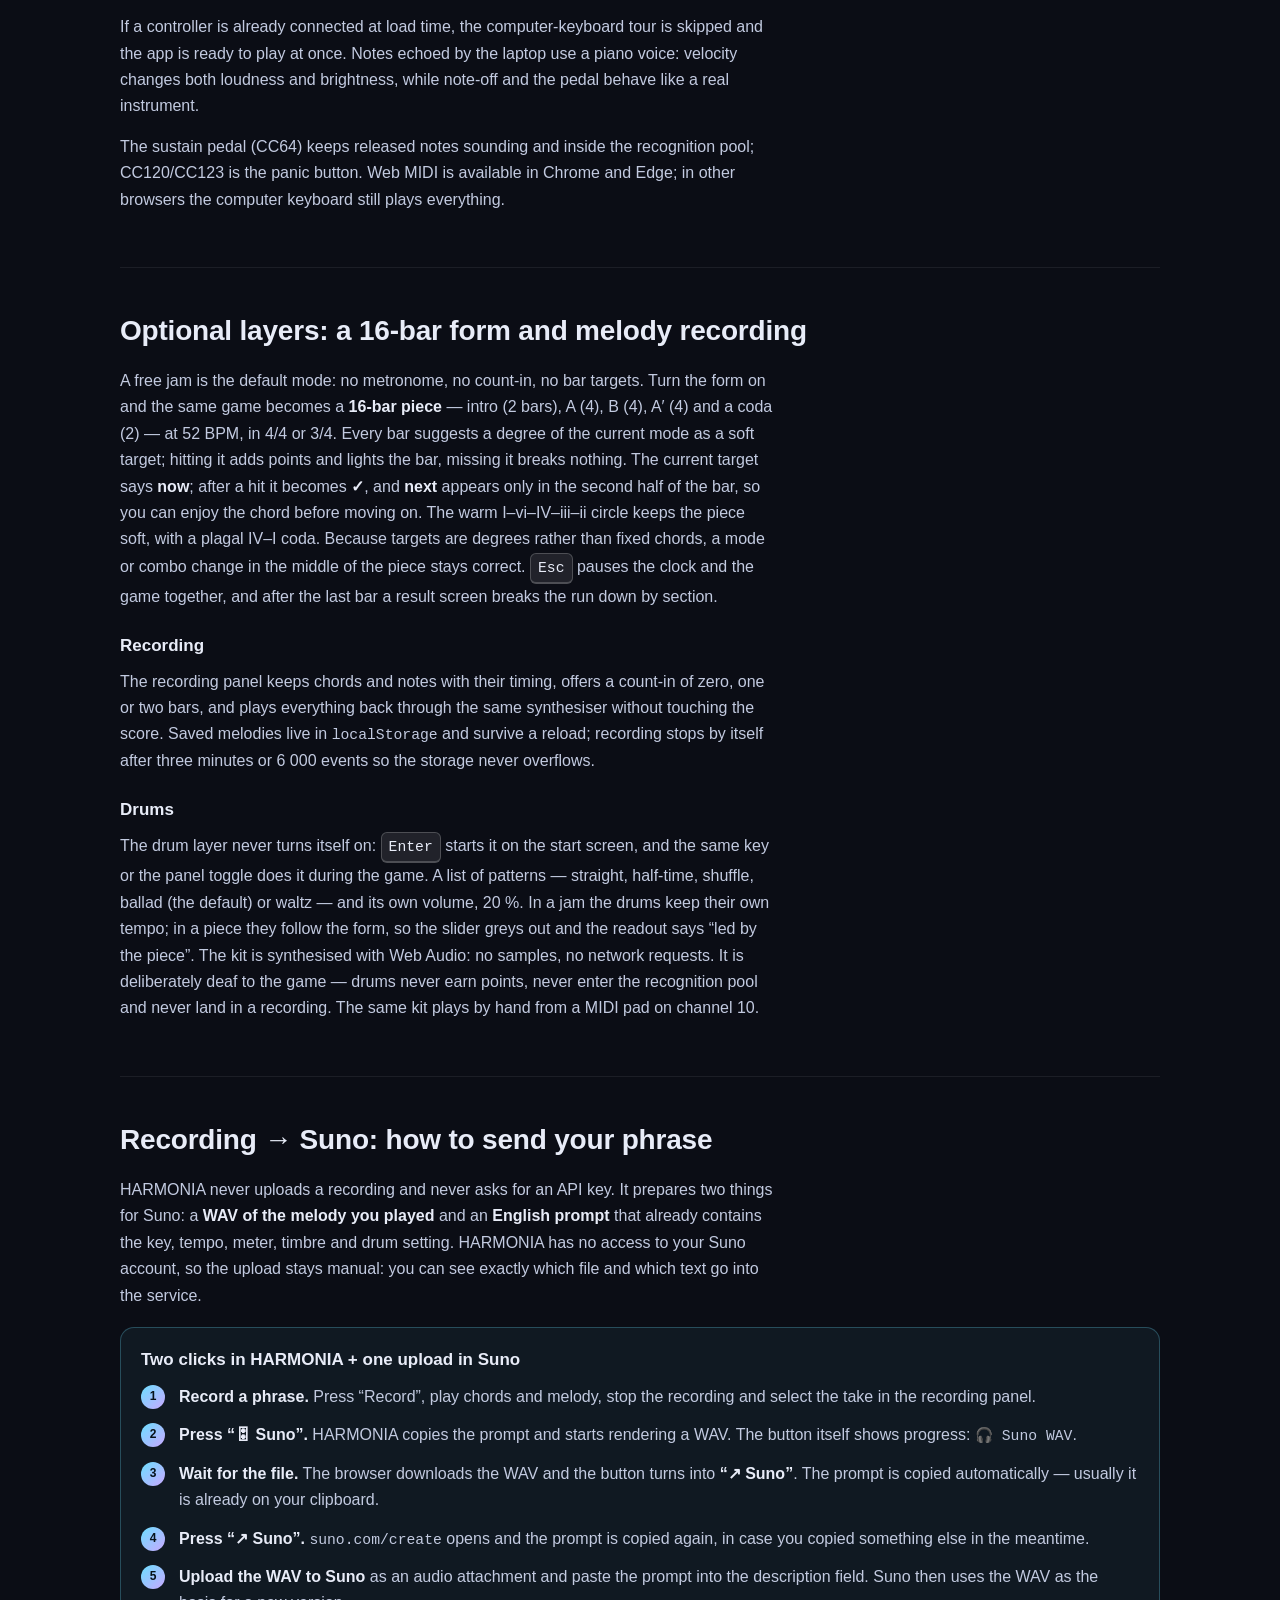
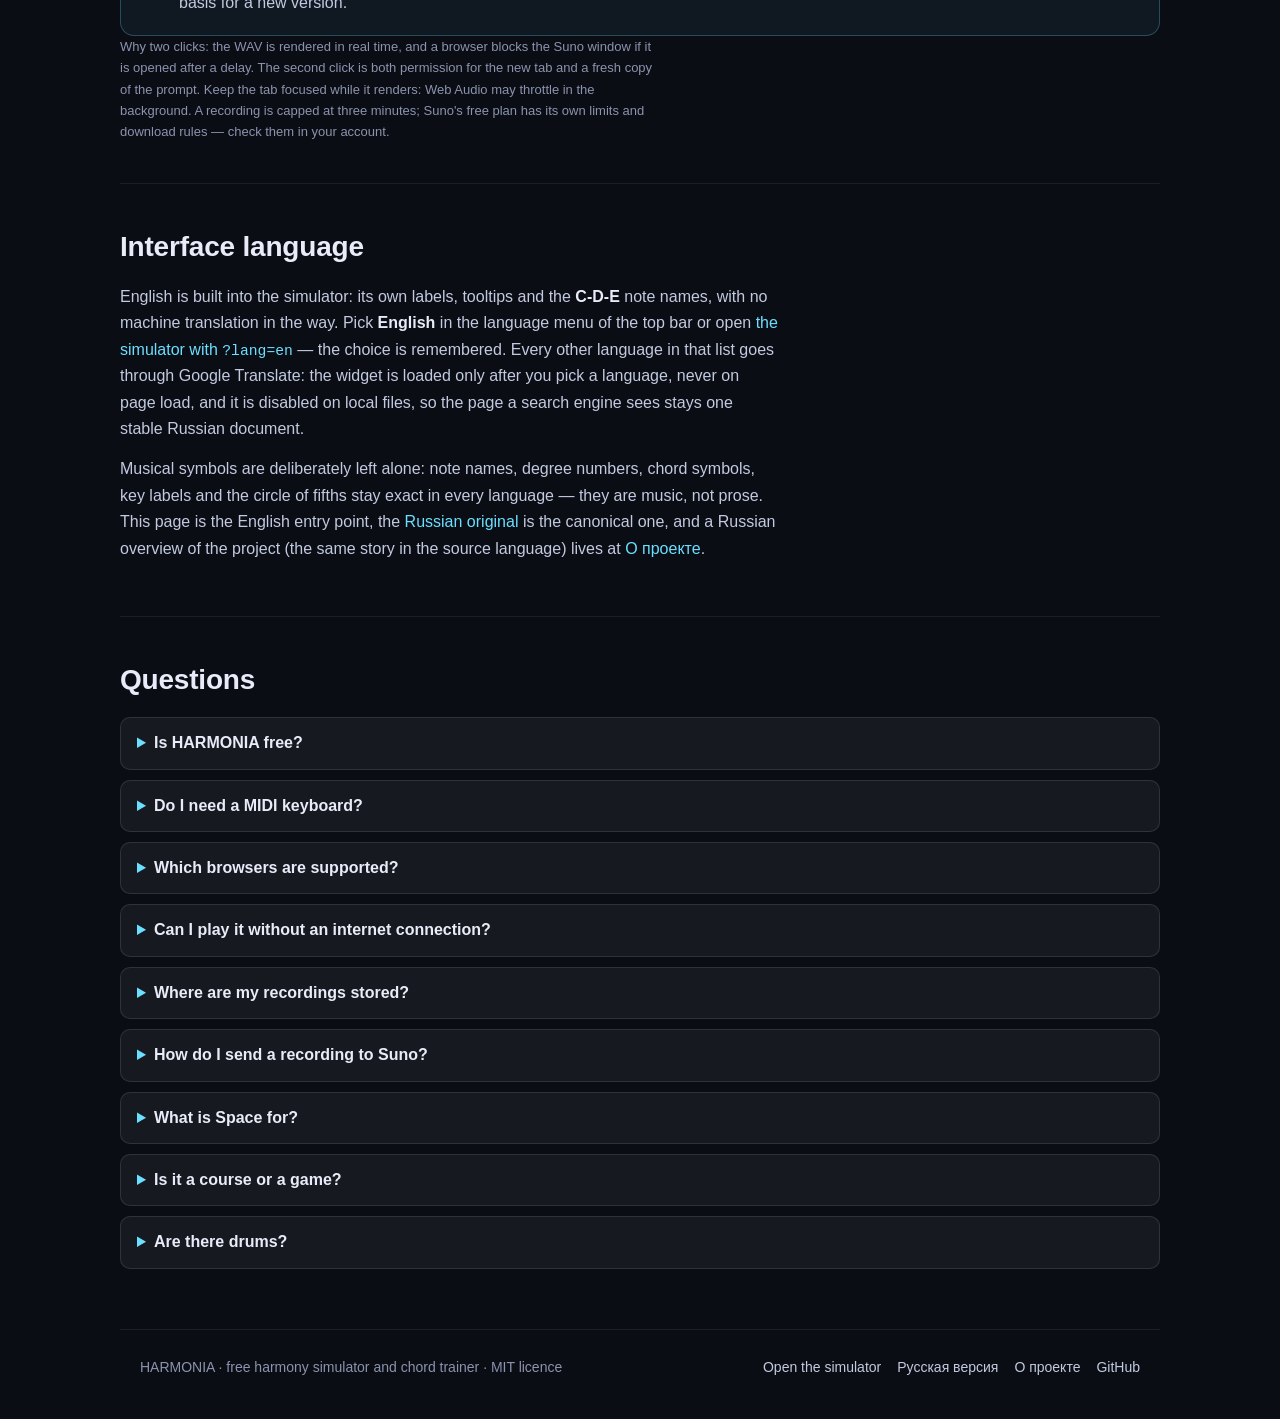
==== commit 90f4463a: "Slow the form and soften next-chord cues" ====
--- a/en/index.html
+++ b/en/index.html
@@ -272,11 +272,14 @@
       <p>
         A free jam is the default mode: no metronome, no count-in, no bar targets. Turn the form on
         and the same game becomes a <b>16-bar piece</b> — intro (2 bars), A (4), B (4), A′ (4) and a
-        coda (2) — at 84 BPM, in 4/4 or 3/4. Every bar suggests a degree of the current mode as a
-        soft target; hitting it adds points and lights the bar, missing it breaks nothing. Because
-        targets are degrees rather than fixed chords, a mode or combo change in the middle of the
-        piece stays correct. <kbd>Esc</kbd> pauses the clock and the game together, and after the
-        last bar a result screen breaks the run down by section.
+        coda (2) — at 52 BPM, in 4/4 or 3/4. Every bar suggests a degree of the current mode as a
+        soft target; hitting it adds points and lights the bar, missing it breaks nothing. The
+        current target says <b>now</b>; after a hit it becomes <b>✓</b>, and <b>next</b> appears only
+        in the second half of the bar, so you can enjoy the chord before moving on. The warm
+        I–vi–IV–iii–ii circle keeps the piece soft, with a plagal IV–I coda. Because targets are
+        degrees rather than fixed chords, a mode or combo change in the middle of the piece stays
+        correct. <kbd>Esc</kbd> pauses the clock and the game together, and after the last bar a
+        result screen breaks the run down by section.
       </p>
       <h3>Recording</h3>
       <p>
